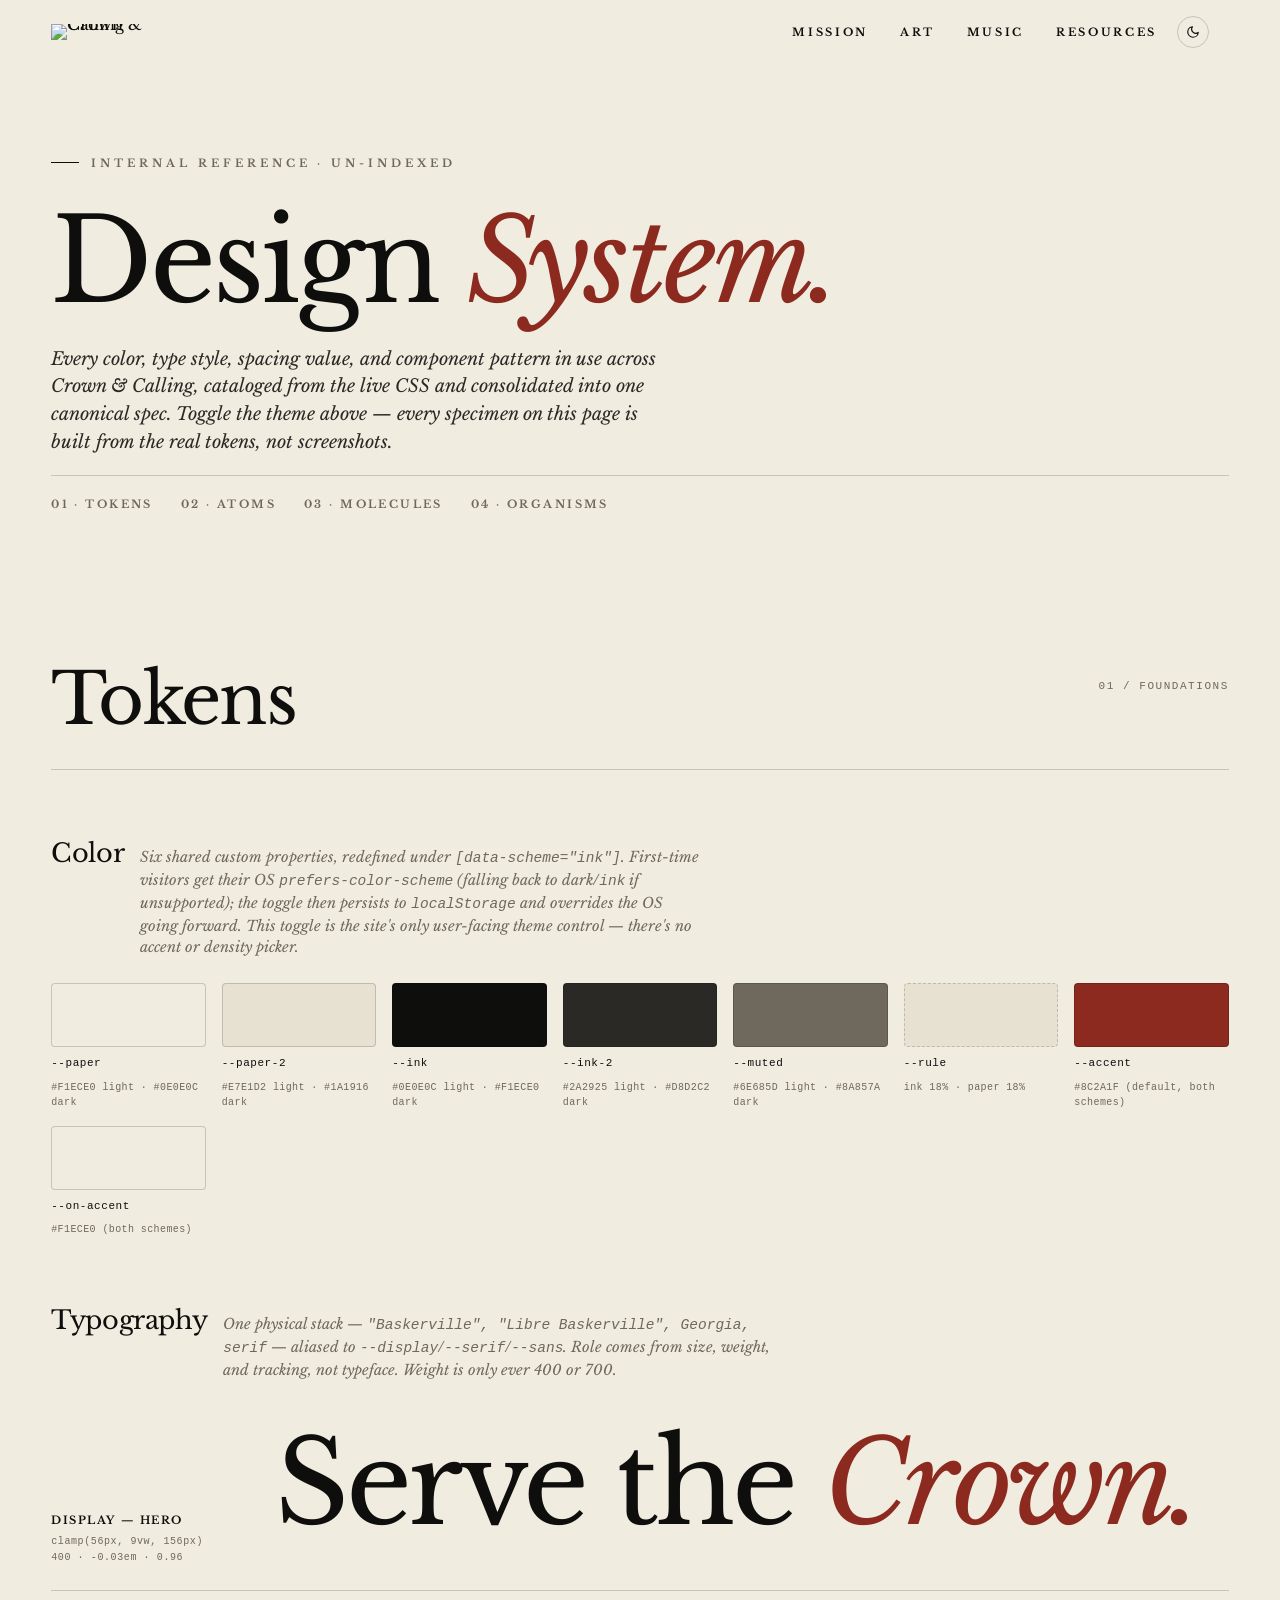
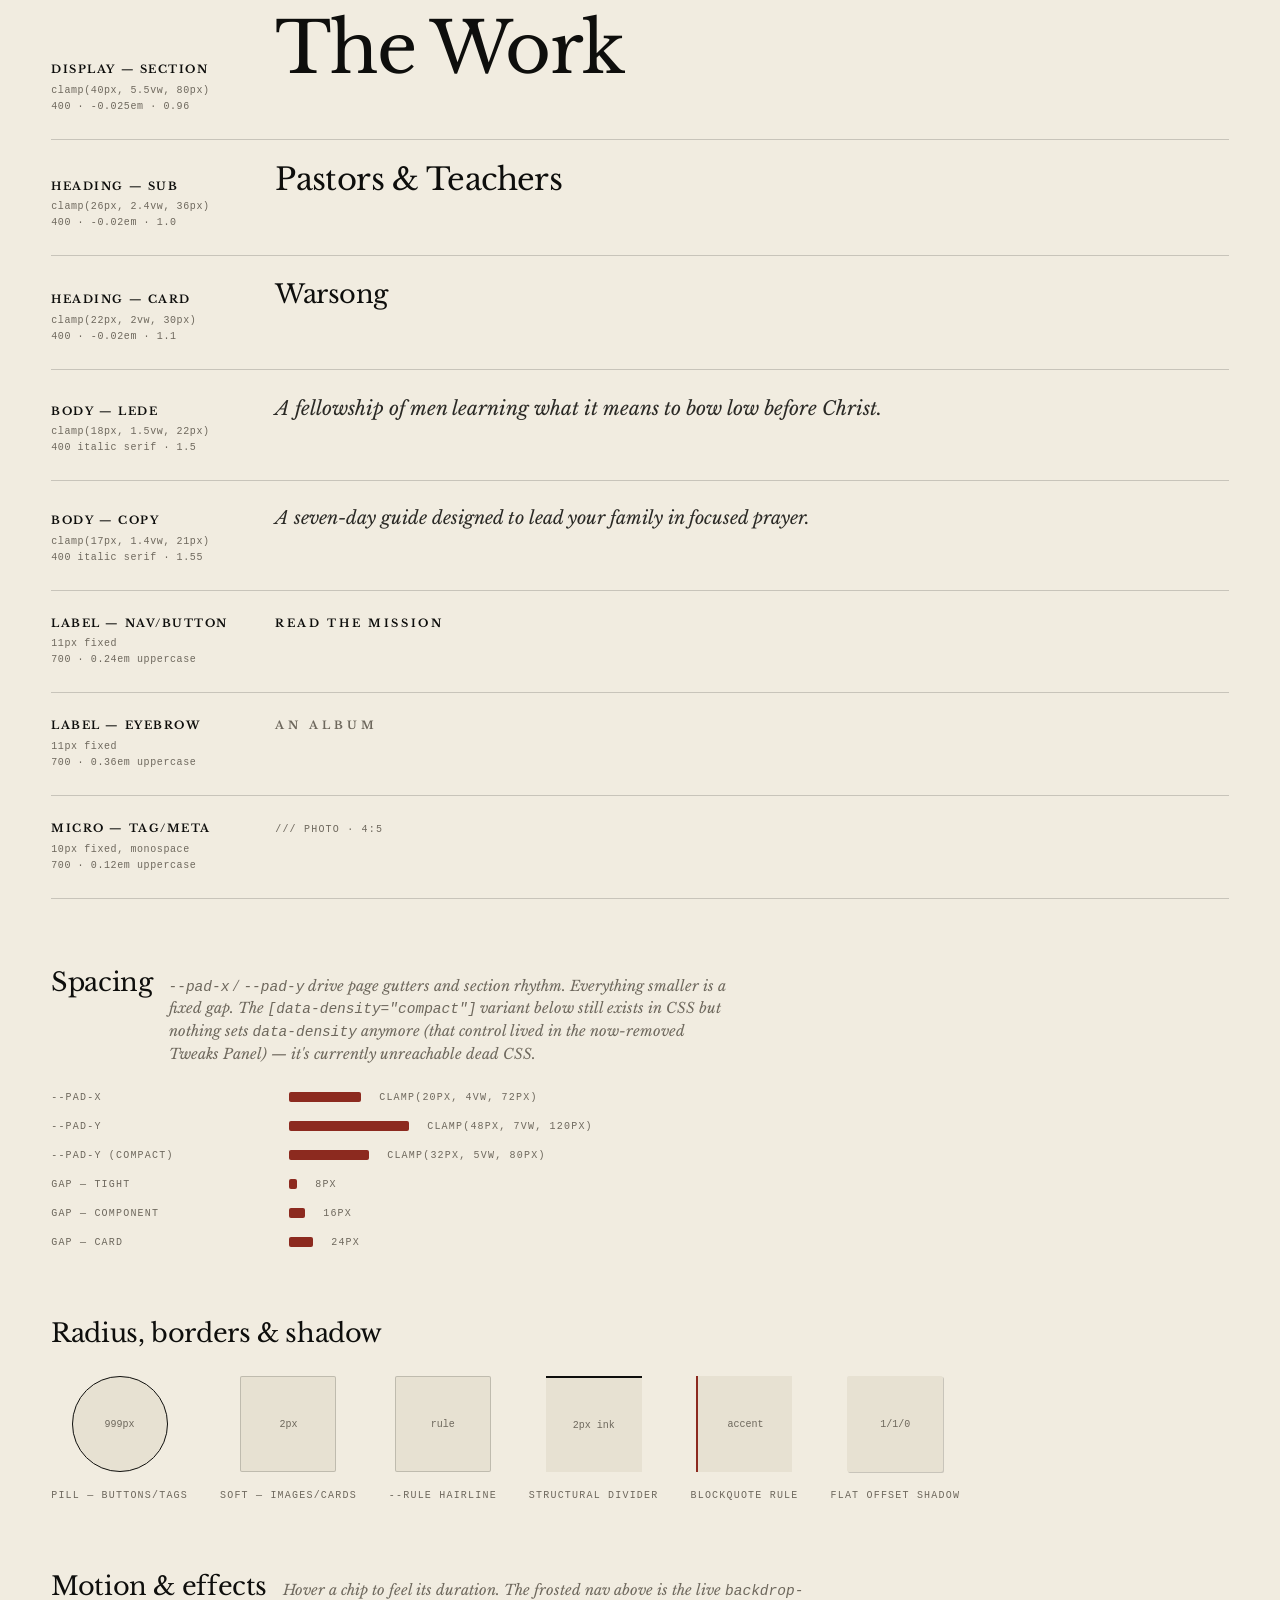
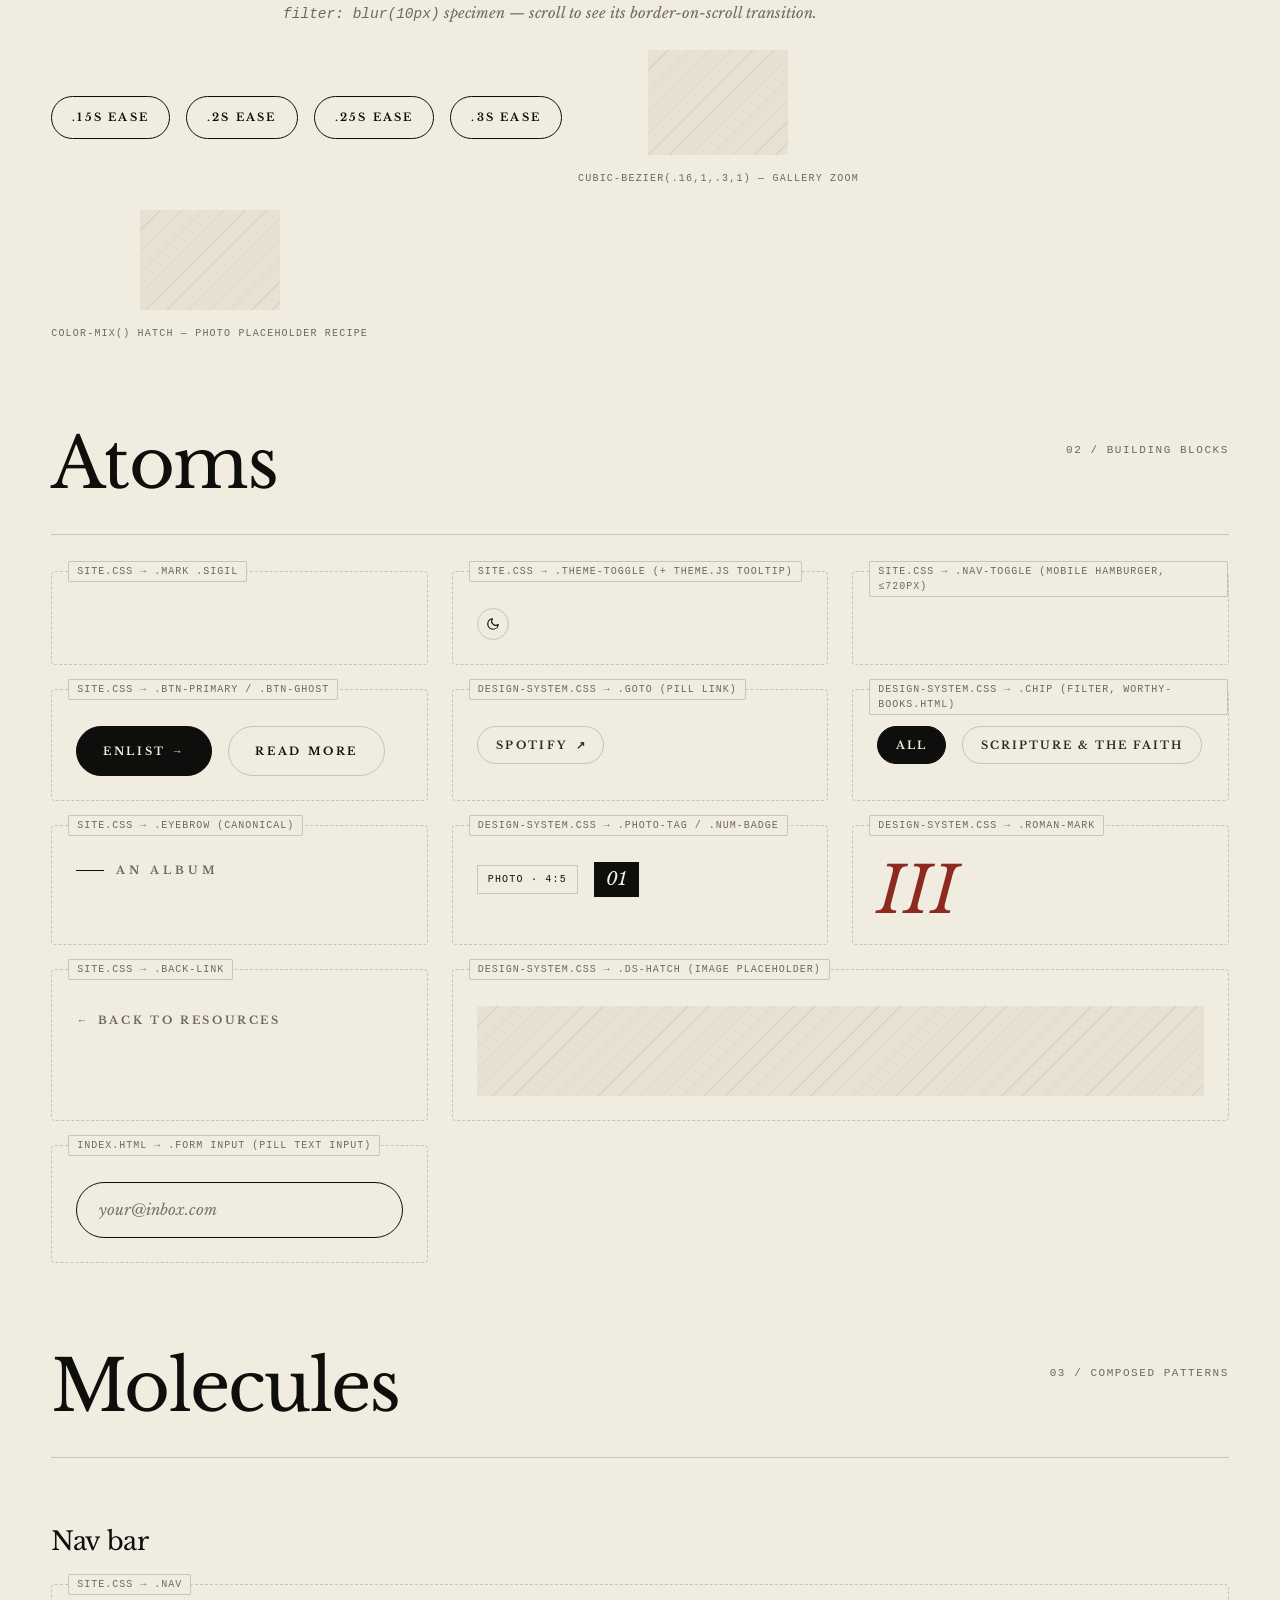
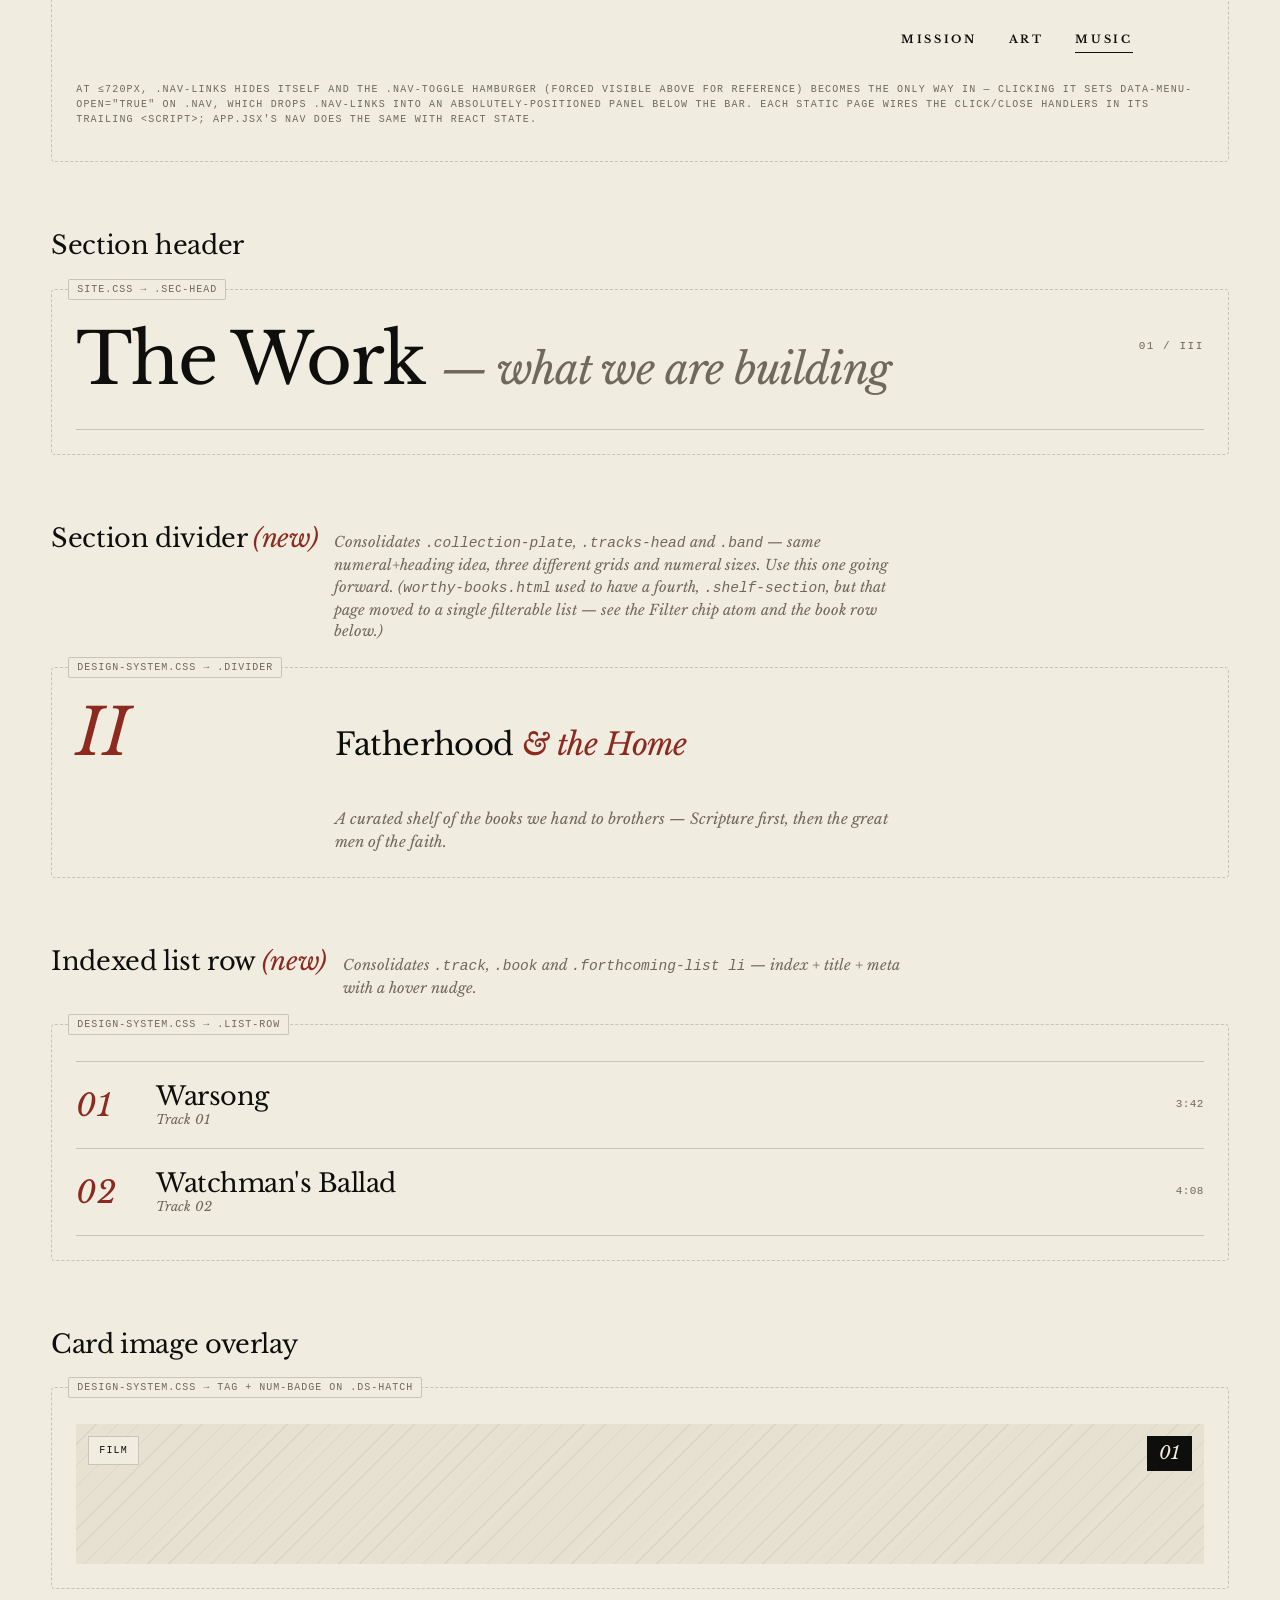
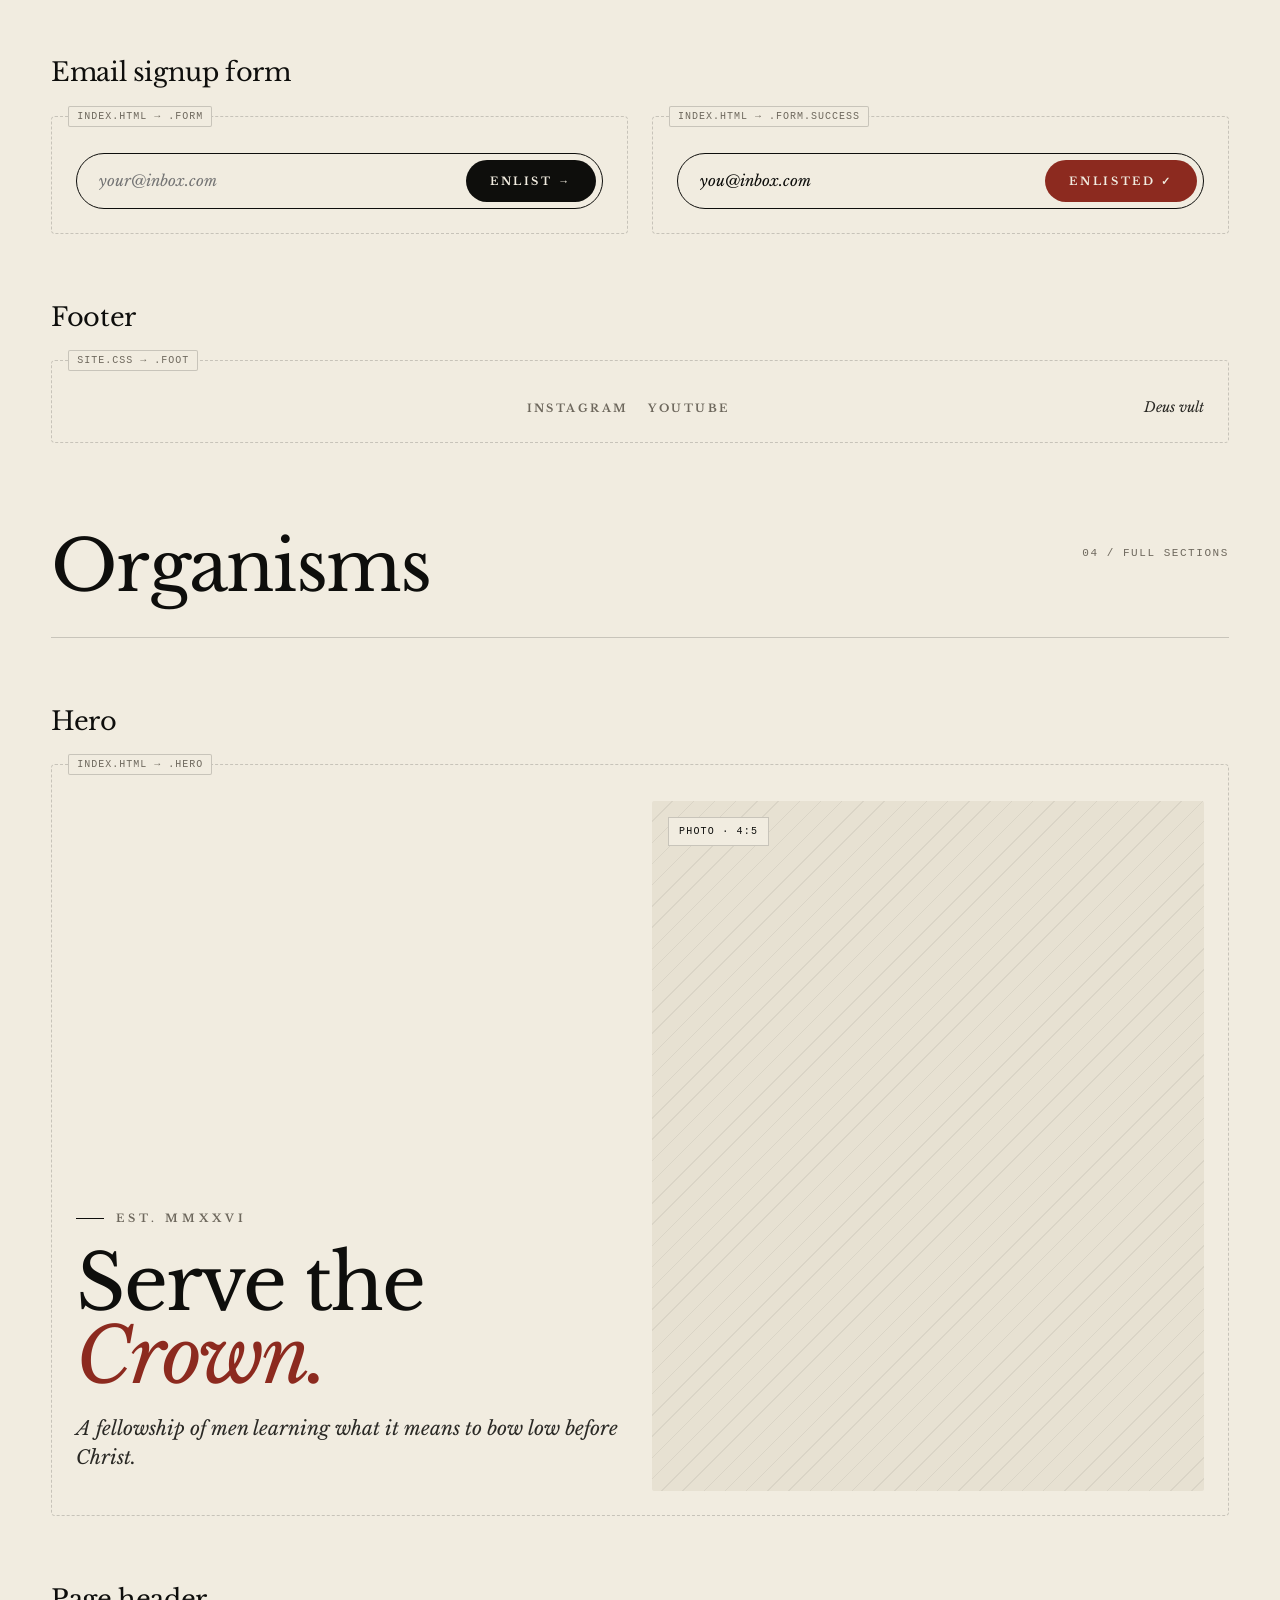
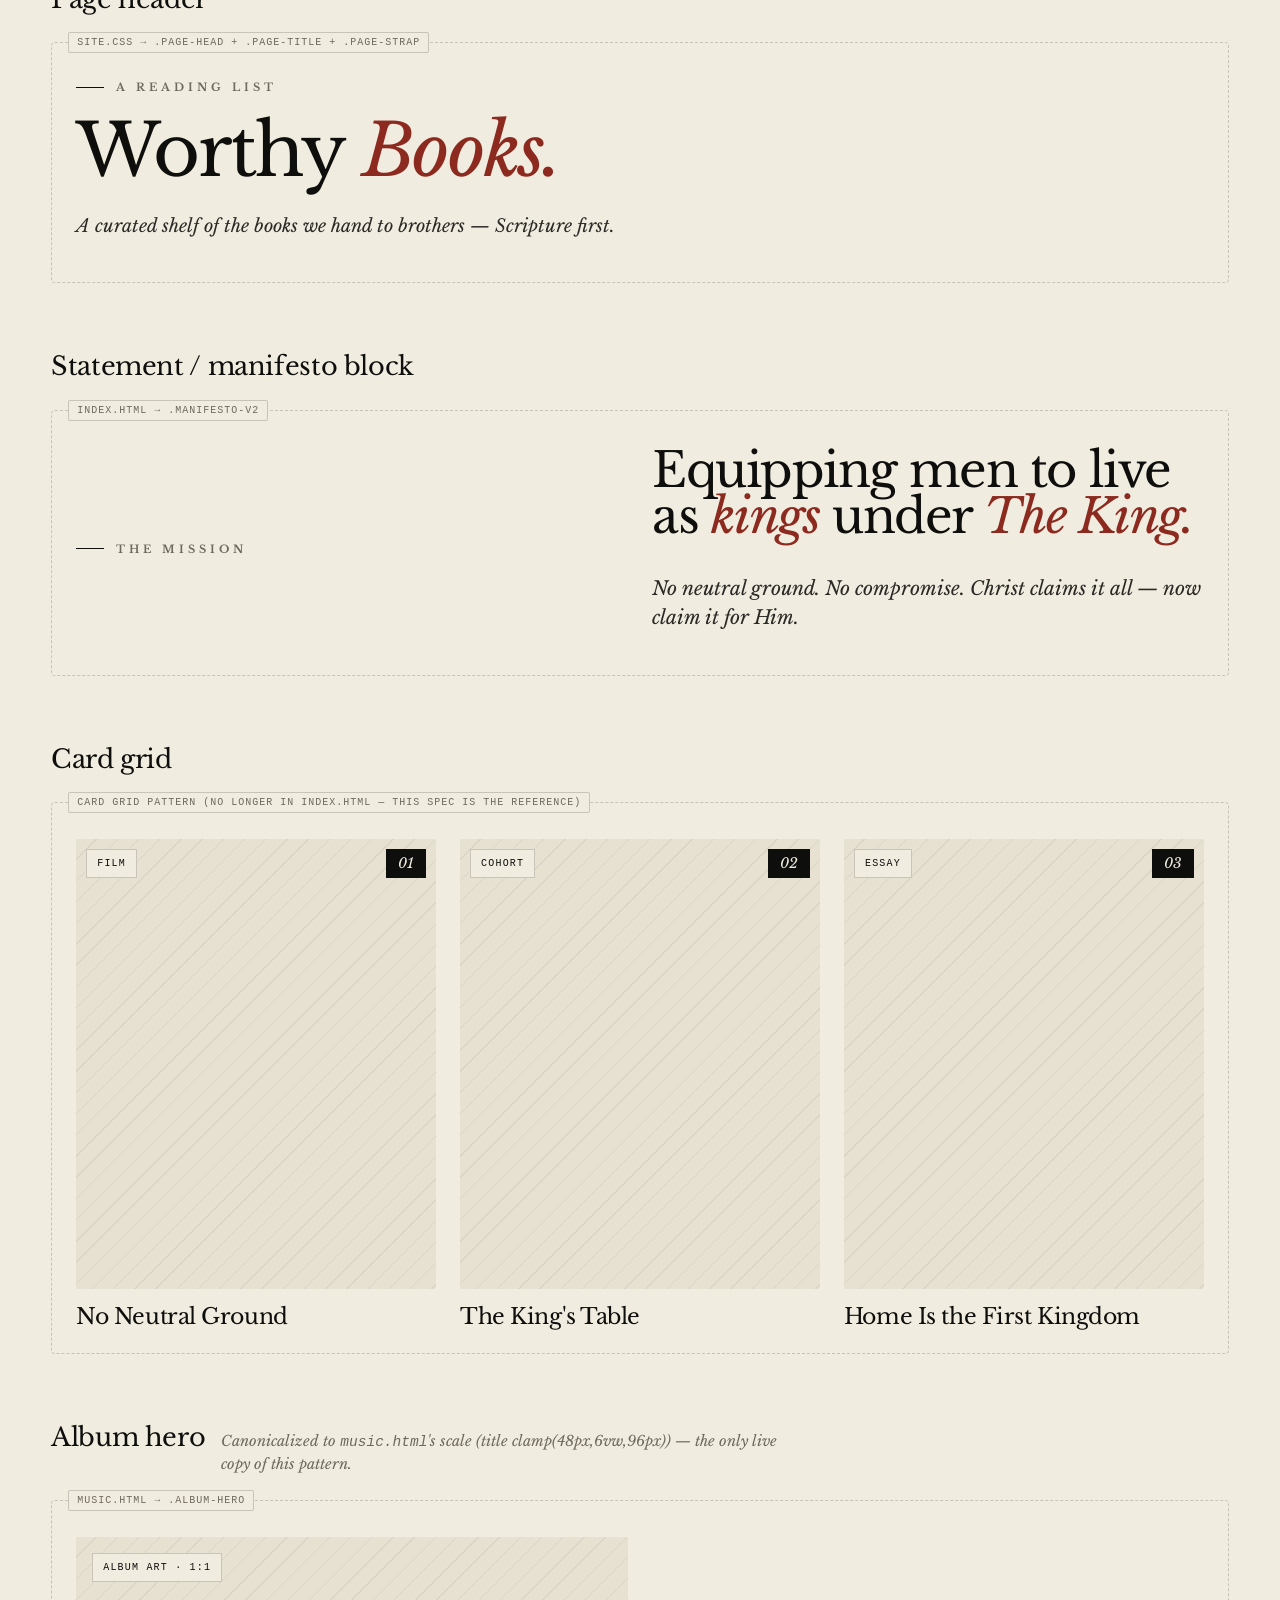
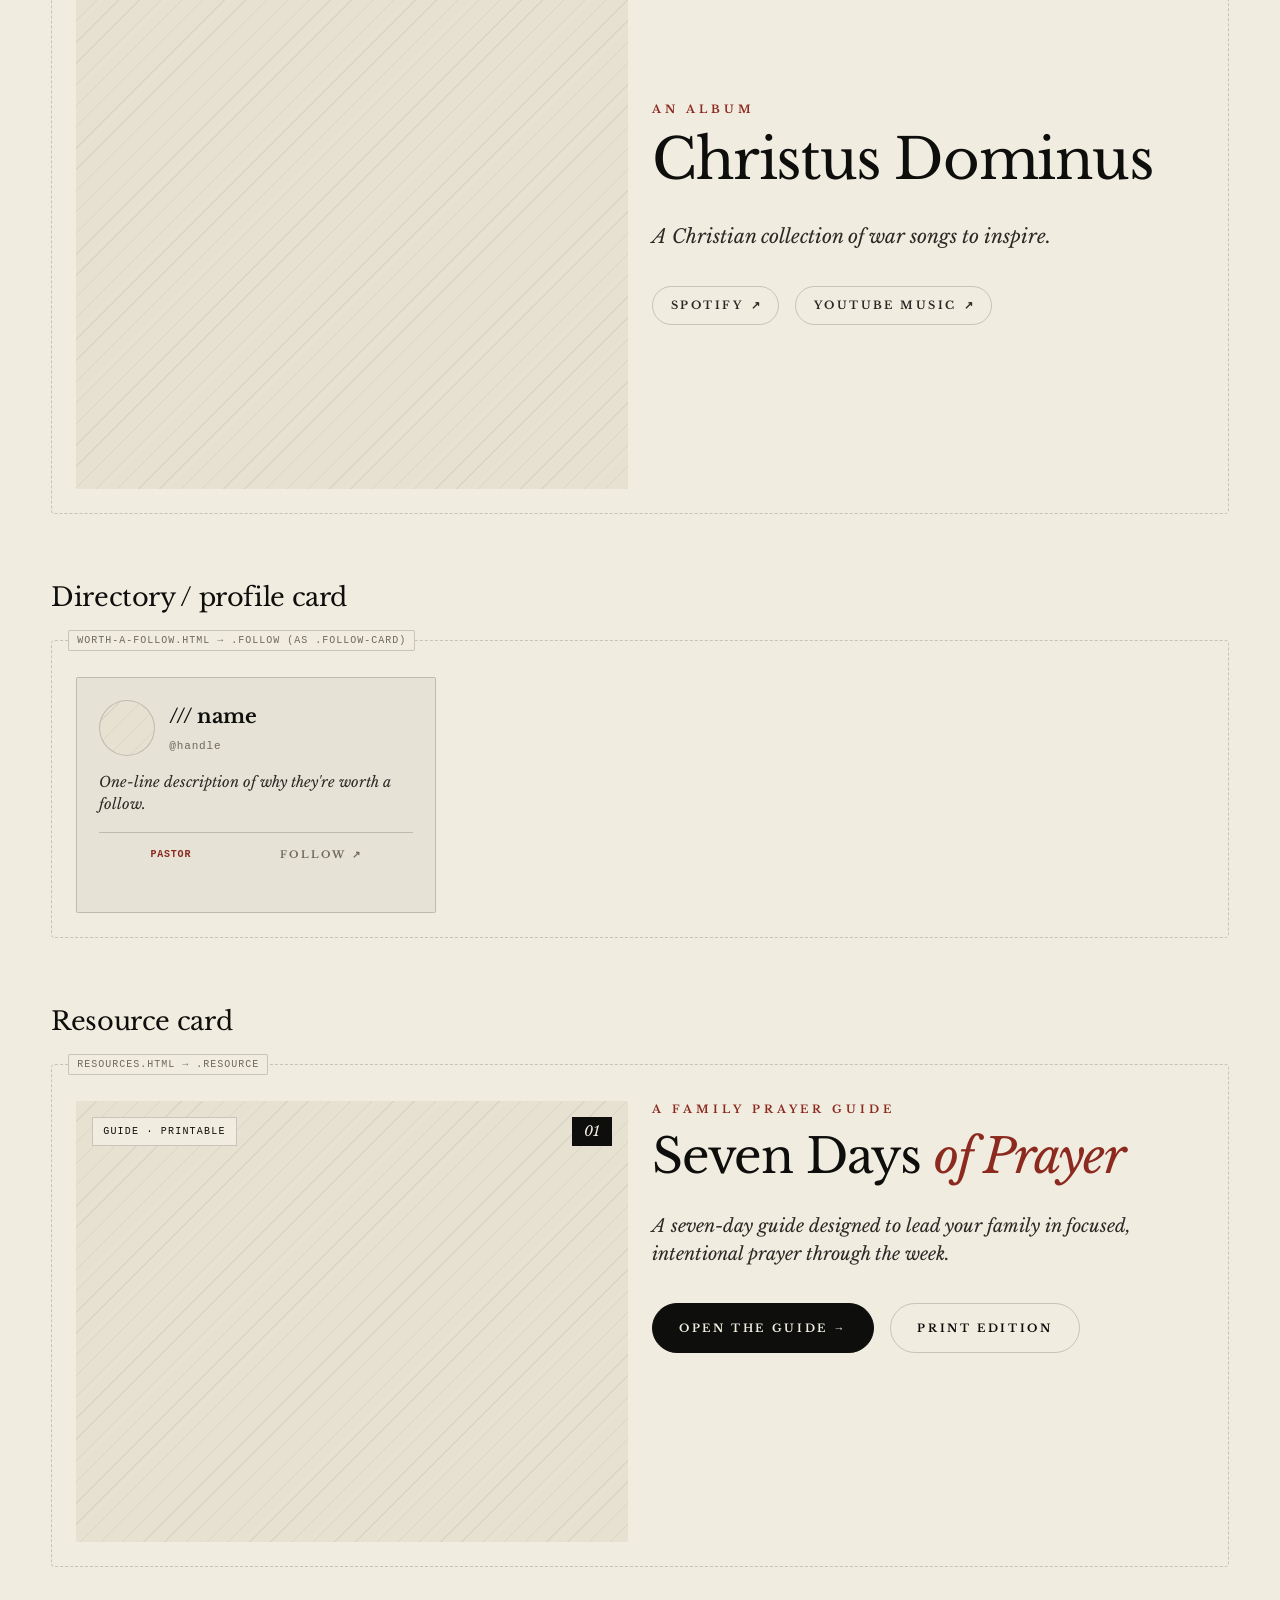
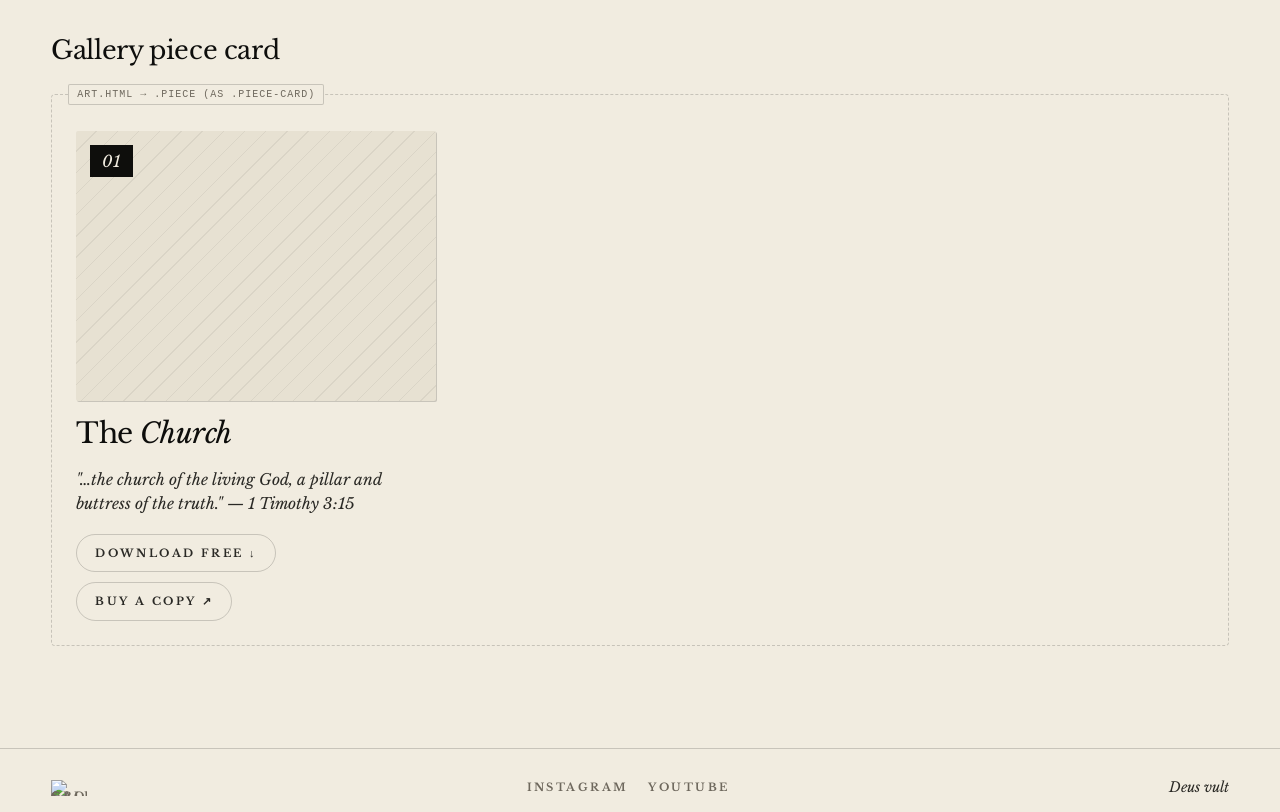
==== design-system/index.html @ 44ea5330 "Redesign Worthy Books as a filterable list with real titles Replaces the three static per-category s" ====
<!doctype html>
<html lang="en">
<head>
<meta charset="utf-8" />
<meta name="viewport" content="width=device-width, initial-scale=1" />
<meta name="robots" content="noindex, nofollow" />
<title>Design System — Crown &amp; Calling</title>
<link rel="preconnect" href="https://fonts.googleapis.com">
<link rel="preconnect" href="https://fonts.gstatic.com" crossorigin>
<link href="https://fonts.googleapis.com/css2?family=Libre+Baskerville:ital,wght@0,400;0,700;1,400&display=swap" rel="stylesheet">
<script src="../theme.js"></script>
<link rel="stylesheet" href="../site.css">
<link rel="stylesheet" href="design-system.css">
</head>
<body>

<nav class="nav">
  <a class="mark" href="../index.html" aria-label="Crown &amp; Calling — home">
    <span class="sigil" style="width: 130px;">
      <img src="../assets/logo-vertical.svg" alt="Crown &amp; Calling" />
    </span>
  </a>
  <div class="nav-end">
    <div class="nav-links" id="nav-links">
      <a href="../index.html#manifesto">Mission</a>
      <a href="../art.html">Art</a>
      <a href="../music.html">Music</a>
      <a href="../resources.html">Resources</a>
    </div>
    <button class="theme-toggle" aria-label="Toggle theme" onclick="window.CC.toggleScheme()">
      <svg class="icon-sun" width="14" height="14" viewBox="0 0 24 24" fill="none" stroke="currentColor" stroke-width="2" stroke-linecap="round" stroke-linejoin="round" aria-hidden="true"><circle cx="12" cy="12" r="5"/><line x1="12" y1="1" x2="12" y2="3"/><line x1="12" y1="21" x2="12" y2="23"/><line x1="4.22" y1="4.22" x2="5.64" y2="5.64"/><line x1="18.36" y1="18.36" x2="19.78" y2="19.78"/><line x1="1" y1="12" x2="3" y2="12"/><line x1="21" y1="12" x2="23" y2="12"/><line x1="4.22" y1="19.78" x2="5.64" y2="18.36"/><line x1="18.36" y1="5.64" x2="19.78" y2="4.22"/></svg>
      <svg class="icon-moon" width="14" height="14" viewBox="0 0 24 24" fill="none" stroke="currentColor" stroke-width="2" stroke-linecap="round" stroke-linejoin="round" aria-hidden="true"><path d="M21 12.79A9 9 0 1 1 11.21 3 7 7 0 0 0 21 12.79z"/></svg>
    </button>
    <button class="nav-toggle" aria-label="Open menu" aria-expanded="false" aria-controls="nav-links">
      <span class="bars"><span></span><span></span><span></span></span>
    </button>
  </div>
</nav>

<header class="wrap page-head">
  <div class="eyebrow">Internal Reference · Un-indexed</div>
  <h1 class="page-title">Design <em>System.</em></h1>
  <p class="page-strap">
    Every color, type style, spacing value, and component pattern in use across
    Crown &amp; Calling, cataloged from the live CSS and consolidated into one
    canonical spec. Toggle the theme above — every specimen on this page is
    built from the real tokens, not screenshots.
  </p>
  <nav class="ds-toc" aria-label="Sections">
    <a href="#tokens">01 · Tokens</a>
    <a href="#atoms">02 · Atoms</a>
    <a href="#molecules">03 · Molecules</a>
    <a href="#organisms">04 · Organisms</a>
  </nav>
</header>

<main class="wrap" style="padding-bottom: clamp(64px, 8vw, 120px);">

  <!-- ==================== TOKENS ==================== -->
  <section class="ds-section" id="tokens">
    <div class="sec-head">
      <h2>Tokens</h2>
      <span class="sec-num">01 / Foundations</span>
    </div>

    <div class="ds-group">
      <div class="ds-group-head">
        <h3>Color</h3>
        <p>Six shared custom properties, redefined under <code>[data-scheme="ink"]</code>. First-time visitors get their OS <code>prefers-color-scheme</code> (falling back to dark/<code>ink</code> if unsupported); the toggle then persists to <code>localStorage</code> and overrides the OS going forward. This toggle is the site's <em>only</em> user-facing theme control — there's no accent or density picker.</p>
      </div>
      <div class="ds-swatches">
        <div class="ds-swatch">
          <div class="ds-swatch-fill" style="background: var(--paper);"></div>
          <span class="ds-swatch-name">--paper</span>
          <span class="ds-swatch-value">#F1ECE0 light · #0E0E0C dark</span>
        </div>
        <div class="ds-swatch">
          <div class="ds-swatch-fill" style="background: var(--paper-2);"></div>
          <span class="ds-swatch-name">--paper-2</span>
          <span class="ds-swatch-value">#E7E1D2 light · #1A1916 dark</span>
        </div>
        <div class="ds-swatch">
          <div class="ds-swatch-fill" style="background: var(--ink);"></div>
          <span class="ds-swatch-name">--ink</span>
          <span class="ds-swatch-value">#0E0E0C light · #F1ECE0 dark</span>
        </div>
        <div class="ds-swatch">
          <div class="ds-swatch-fill" style="background: var(--ink-2);"></div>
          <span class="ds-swatch-name">--ink-2</span>
          <span class="ds-swatch-value">#2A2925 light · #D8D2C2 dark</span>
        </div>
        <div class="ds-swatch">
          <div class="ds-swatch-fill" style="background: var(--muted);"></div>
          <span class="ds-swatch-name">--muted</span>
          <span class="ds-swatch-value">#6E685D light · #8A857A dark</span>
        </div>
        <div class="ds-swatch">
          <div class="ds-swatch-fill" style="background: var(--paper-2); border-style: dashed;"></div>
          <span class="ds-swatch-name">--rule</span>
          <span class="ds-swatch-value">ink 18% · paper 18%</span>
        </div>
        <div class="ds-swatch">
          <div class="ds-swatch-fill" style="background: var(--accent);"></div>
          <span class="ds-swatch-name">--accent</span>
          <span class="ds-swatch-value">#8C2A1F (default, both schemes)</span>
        </div>
        <div class="ds-swatch">
          <div class="ds-swatch-fill" style="background: var(--on-accent);"></div>
          <span class="ds-swatch-name">--on-accent</span>
          <span class="ds-swatch-value">#F1ECE0 (both schemes)</span>
        </div>
      </div>
    </div>

    <div class="ds-group">
      <div class="ds-group-head">
        <h3>Typography</h3>
        <p>One physical stack — <code>"Baskerville", "Libre Baskerville", Georgia, serif</code> — aliased to <code>--display</code>/<code>--serif</code>/<code>--sans</code>. Role comes from size, weight, and tracking, not typeface. Weight is only ever 400 or 700.</p>
      </div>
      <div class="ds-type-table">
        <div class="ds-type-row">
          <div class="ds-type-meta"><b>Display — Hero</b>clamp(56px, 9vw, 156px)<br>400 · -0.03em · 0.96</div>
          <div class="ds-type-specimen ds-t-display-hero">Serve the <em>Crown.</em></div>
        </div>
        <div class="ds-type-row">
          <div class="ds-type-meta"><b>Display — Section</b>clamp(40px, 5.5vw, 80px)<br>400 · -0.025em · 0.96</div>
          <div class="ds-type-specimen ds-t-display-section">The Work</div>
        </div>
        <div class="ds-type-row">
          <div class="ds-type-meta"><b>Heading — Sub</b>clamp(26px, 2.4vw, 36px)<br>400 · -0.02em · 1.0</div>
          <div class="ds-type-specimen ds-t-heading-sub">Pastors &amp; Teachers</div>
        </div>
        <div class="ds-type-row">
          <div class="ds-type-meta"><b>Heading — Card</b>clamp(22px, 2vw, 30px)<br>400 · -0.02em · 1.1</div>
          <div class="ds-type-specimen ds-t-heading-card">Warsong</div>
        </div>
        <div class="ds-type-row">
          <div class="ds-type-meta"><b>Body — Lede</b>clamp(18px, 1.5vw, 22px)<br>400 italic serif · 1.5</div>
          <div class="ds-type-specimen ds-t-body-lede">A fellowship of men learning what it means to bow low before Christ.</div>
        </div>
        <div class="ds-type-row">
          <div class="ds-type-meta"><b>Body — Copy</b>clamp(17px, 1.4vw, 21px)<br>400 italic serif · 1.55</div>
          <div class="ds-type-specimen ds-t-body-copy">A seven-day guide designed to lead your family in focused prayer.</div>
        </div>
        <div class="ds-type-row">
          <div class="ds-type-meta"><b>Label — Nav/Button</b>11px fixed<br>700 · 0.24em uppercase</div>
          <div class="ds-type-specimen ds-t-label">Read the Mission</div>
        </div>
        <div class="ds-type-row">
          <div class="ds-type-meta"><b>Label — Eyebrow</b>11px fixed<br>700 · 0.36em uppercase</div>
          <div class="ds-type-specimen ds-t-eyebrow">An Album</div>
        </div>
        <div class="ds-type-row">
          <div class="ds-type-meta"><b>Micro — Tag/Meta</b>10px fixed, monospace<br>700 · 0.12em uppercase</div>
          <div class="ds-type-specimen ds-t-micro">/// photo · 4:5</div>
        </div>
      </div>
    </div>

    <div class="ds-group">
      <div class="ds-group-head">
        <h3>Spacing</h3>
        <p><code>--pad-x</code> / <code>--pad-y</code> drive page gutters and section rhythm. Everything smaller is a fixed gap. The <code>[data-density="compact"]</code> variant below still exists in CSS but nothing sets <code>data-density</code> anymore (that control lived in the now-removed Tweaks Panel) — it's currently unreachable dead CSS.</p>
      </div>
      <div class="ds-ruler">
        <div class="ds-ruler-row"><span class="ds-t-micro">--pad-x</span><div class="ds-ruler-bar" style="width: 72px;"></div><span class="ds-t-micro">clamp(20px, 4vw, 72px)</span></div>
        <div class="ds-ruler-row"><span class="ds-t-micro">--pad-y</span><div class="ds-ruler-bar" style="width: 120px;"></div><span class="ds-t-micro">clamp(48px, 7vw, 120px)</span></div>
        <div class="ds-ruler-row"><span class="ds-t-micro">--pad-y (compact)</span><div class="ds-ruler-bar" style="width: 80px;"></div><span class="ds-t-micro">clamp(32px, 5vw, 80px)</span></div>
        <div class="ds-ruler-row"><span class="ds-t-micro">gap — tight</span><div class="ds-ruler-bar" style="width: 8px;"></div><span class="ds-t-micro">8px</span></div>
        <div class="ds-ruler-row"><span class="ds-t-micro">gap — component</span><div class="ds-ruler-bar" style="width: 16px;"></div><span class="ds-t-micro">16px</span></div>
        <div class="ds-ruler-row"><span class="ds-t-micro">gap — card</span><div class="ds-ruler-bar" style="width: 24px;"></div><span class="ds-t-micro">24px</span></div>
      </div>
    </div>

    <div class="ds-group">
      <div class="ds-group-head"><h3>Radius, borders &amp; shadow</h3></div>
      <div class="ds-row" style="gap: 32px;">
        <div class="ds-stack" style="align-items:center;"><div class="ds-demo-box ds-demo-box--pill">999px</div><span class="ds-t-micro">Pill — buttons/tags</span></div>
        <div class="ds-stack" style="align-items:center;"><div class="ds-demo-box ds-demo-box--soft">2px</div><span class="ds-t-micro">Soft — images/cards</span></div>
        <div class="ds-stack" style="align-items:center;"><div class="ds-demo-box ds-demo-box--rule">rule</div><span class="ds-t-micro">--rule hairline</span></div>
        <div class="ds-stack" style="align-items:center;"><div class="ds-demo-box ds-demo-box--heavy">2px ink</div><span class="ds-t-micro">Structural divider</span></div>
        <div class="ds-stack" style="align-items:center;"><div class="ds-demo-box ds-demo-box--accent-rule">accent</div><span class="ds-t-micro">Blockquote rule</span></div>
        <div class="ds-stack" style="align-items:center;"><div class="ds-demo-box ds-demo-box--shadow">1/1/0</div><span class="ds-t-micro">Flat offset shadow</span></div>
      </div>
    </div>

    <div class="ds-group">
      <div class="ds-group-head">
        <h3>Motion &amp; effects</h3>
        <p>Hover a chip to feel its duration. The frosted nav above is the live <code>backdrop-filter: blur(10px)</code> specimen — scroll to see its border-on-scroll transition.</p>
      </div>
      <div class="ds-row">
        <span class="ds-motion-chip dur-15">.15s ease</span>
        <span class="ds-motion-chip dur-2">.2s ease</span>
        <span class="ds-motion-chip dur-25">.25s ease</span>
        <span class="ds-motion-chip dur-3">.3s ease</span>
        <div class="ds-stack" style="align-items:center;">
          <div class="ds-zoom-box"></div>
          <span class="ds-t-micro">cubic-bezier(.16,1,.3,1) — gallery zoom</span>
        </div>
      </div>
      <div class="ds-row" style="margin-top: 24px;">
        <div class="ds-stack" style="align-items:center;">
          <div class="ds-hatch" style="width: 140px; height: 100px;"></div>
          <span class="ds-t-micro">color-mix() hatch — photo placeholder recipe</span>
        </div>
      </div>
    </div>
  </section>

  <!-- ==================== ATOMS ==================== -->
  <section class="ds-section" id="atoms">
    <div class="sec-head">
      <h2>Atoms</h2>
      <span class="sec-num">02 / Building blocks</span>
    </div>

    <div class="ds-grid-3">
      <div class="ds-spec"><span class="ds-spec-tag">site.css → .mark .sigil</span>
        <div class="ds-row">
          <span class="sigil" style="width: 36px;"><img src="../assets/logo-vertical.svg" alt="" /></span>
          <span class="sigil" style="width: 70px;"><img src="../assets/logo-vertical.svg" alt="" /></span>
        </div>
      </div>
      <div class="ds-spec"><span class="ds-spec-tag">site.css → .theme-toggle (+ theme.js tooltip)</span>
        <button class="theme-toggle" aria-label="Toggle theme" data-tooltip="Toggle theme" onclick="window.CC.toggleScheme()">
          <svg class="icon-sun" width="14" height="14" viewBox="0 0 24 24" fill="none" stroke="currentColor" stroke-width="2" stroke-linecap="round" stroke-linejoin="round" aria-hidden="true"><circle cx="12" cy="12" r="5"/><line x1="12" y1="1" x2="12" y2="3"/><line x1="12" y1="21" x2="12" y2="23"/><line x1="4.22" y1="4.22" x2="5.64" y2="5.64"/><line x1="18.36" y1="18.36" x2="19.78" y2="19.78"/><line x1="1" y1="12" x2="3" y2="12"/><line x1="21" y1="12" x2="23" y2="12"/><line x1="4.22" y1="19.78" x2="5.64" y2="18.36"/><line x1="18.36" y1="5.64" x2="19.78" y2="4.22"/></svg>
          <svg class="icon-moon" width="14" height="14" viewBox="0 0 24 24" fill="none" stroke="currentColor" stroke-width="2" stroke-linecap="round" stroke-linejoin="round" aria-hidden="true"><path d="M21 12.79A9 9 0 1 1 11.21 3 7 7 0 0 0 21 12.79z"/></svg>
        </button>
      </div>
      <div class="ds-spec"><span class="ds-spec-tag">site.css → .nav-toggle (mobile hamburger, ≤720px)</span>
        <button class="nav-toggle" aria-label="Open menu" style="display:inline-flex;">
          <span class="bars"><span></span><span></span><span></span></span>
        </button>
      </div>
      <div class="ds-spec"><span class="ds-spec-tag">site.css → .btn-primary / .btn-ghost</span>
        <div class="ds-row">
          <a class="btn-primary" href="#">Enlist →</a>
          <a class="btn-ghost" href="#">Read More</a>
        </div>
      </div>
      <div class="ds-spec"><span class="ds-spec-tag">design-system.css → .goto (pill link)</span>
        <div class="ds-row">
          <a class="goto" href="#">Spotify <span class="arrow">↗</span></a>
        </div>
      </div>
      <div class="ds-spec"><span class="ds-spec-tag">design-system.css → .chip (filter, worthy-books.html)</span>
        <div class="ds-row">
          <button class="chip is-active" type="button">All</button>
          <button class="chip" type="button">Scripture &amp; The Faith</button>
        </div>
      </div>
      <div class="ds-spec"><span class="ds-spec-tag">site.css → .eyebrow (canonical)</span>
        <div class="eyebrow" style="margin-bottom:0;">An Album</div>
      </div>
      <div class="ds-spec"><span class="ds-spec-tag">design-system.css → .photo-tag / .num-badge</span>
        <div class="ds-row">
          <span class="photo-tag">PHOTO · 4:5</span>
          <span class="num-badge">01</span>
        </div>
      </div>
      <div class="ds-spec"><span class="ds-spec-tag">design-system.css → .roman-mark</span>
        <span class="roman-mark">III</span>
      </div>
      <div class="ds-spec"><span class="ds-spec-tag">site.css → .back-link</span>
        <a class="back-link" href="#" style="margin-bottom:0;"><span class="arrow">←</span> Back to Resources</a>
      </div>
      <div class="ds-spec" style="grid-column: span 2;"><span class="ds-spec-tag">design-system.css → .ds-hatch (image placeholder)</span>
        <div class="ds-hatch" style="height: 90px;"></div>
      </div>
      <div class="ds-spec"><span class="ds-spec-tag">index.html → .form input (pill text input)</span>
        <div style="display:flex; align-items:center; gap:6px; padding:6px 6px 6px 22px; border:1.5px solid var(--ink); border-radius:999px;">
          <input type="email" placeholder="your@inbox.com" style="flex:1; border:0; background:transparent; font:inherit; font-family:var(--sans); font-style:italic; font-size:15px; color:var(--ink); padding:10px 0; outline:none;" />
        </div>
      </div>
    </div>
  </section>

  <!-- ==================== MOLECULES ==================== -->
  <section class="ds-section" id="molecules">
    <div class="sec-head">
      <h2>Molecules</h2>
      <span class="sec-num">03 / Composed patterns</span>
    </div>

    <div class="ds-group">
      <div class="ds-group-head"><h3>Nav bar</h3></div>
      <div class="ds-spec" style="padding-top:24px;"><span class="ds-spec-tag">site.css → .nav</span>
        <nav class="nav ds-mock-nav">
          <a class="mark" href="#" aria-label="Crown &amp; Calling — home">
            <span class="sigil" style="width: 100px;"><img src="../assets/logo-vertical.svg" alt="" /></span>
          </a>
          <div class="nav-end">
            <div class="nav-links">
              <a href="#">Mission</a>
              <a href="#">Art</a>
              <a href="#" aria-current="page">Music</a>
            </div>
            <button class="nav-toggle" aria-label="Open menu" style="display:inline-flex;">
              <span class="bars"><span></span><span></span><span></span></span>
            </button>
          </div>
        </nav>
        <p class="ds-t-micro" style="margin-top:12px;">At ≤720px, <code>.nav-links</code> hides itself and the <code>.nav-toggle</code> hamburger (forced visible above for reference) becomes the only way in — clicking it sets <code>data-menu-open="true"</code> on <code>.nav</code>, which drops <code>.nav-links</code> into an absolutely-positioned panel below the bar. Each static page wires the click/close handlers in its trailing <code>&lt;script&gt;</code>; <code>app.jsx</code>'s <code>Nav</code> does the same with React state.</p>
      </div>
    </div>

    <div class="ds-group">
      <div class="ds-group-head"><h3>Section header</h3></div>
      <div class="ds-spec"><span class="ds-spec-tag">site.css → .sec-head</span>
        <div class="sec-head" style="margin-bottom:0;">
          <h2>The Work <em>— what we are building</em></h2>
          <span class="sec-num">01 / III</span>
        </div>
      </div>
    </div>

    <div class="ds-group">
      <div class="ds-group-head">
        <h3>Section divider <em>(new)</em></h3>
        <p>Consolidates <code>.collection-plate</code>, <code>.tracks-head</code> and <code>.band</code> — same numeral+heading idea, three different grids and numeral sizes. Use this one going forward. (<code>worthy-books.html</code> used to have a fourth, <code>.shelf-section</code>, but that page moved to a single filterable list — see the Filter chip atom and the book row below.)</p>
      </div>
      <div class="ds-spec"><span class="ds-spec-tag">design-system.css → .divider</span>
        <div class="divider">
          <span class="roman-mark">II</span>
          <h2>Fatherhood <em>&amp; the Home</em></h2>
          <p class="strap">A curated shelf of the books we hand to brothers — Scripture first, then the great men of the faith.</p>
        </div>
      </div>
    </div>

    <div class="ds-group">
      <div class="ds-group-head">
        <h3>Indexed list row <em>(new)</em></h3>
        <p>Consolidates <code>.track</code>, <code>.book</code> and <code>.forthcoming-list li</code> — index + title + meta with a hover nudge.</p>
      </div>
      <div class="ds-spec"><span class="ds-spec-tag">design-system.css → .list-row</span>
        <div style="border-top: 1px solid var(--rule);">
          <div class="list-row">
            <span class="idx">01</span>
            <div class="title">Warsong<span class="sub">Track 01</span></div>
            <span class="meta">3:42</span>
          </div>
          <div class="list-row">
            <span class="idx">02</span>
            <div class="title">Watchman's Ballad<span class="sub">Track 02</span></div>
            <span class="meta">4:08</span>
          </div>
        </div>
      </div>
    </div>

    <div class="ds-group">
      <div class="ds-group-head"><h3>Card image overlay</h3></div>
      <div class="ds-spec"><span class="ds-spec-tag">design-system.css → tag + num-badge on .ds-hatch</span>
        <div class="ds-hatch" style="height: 140px; position: relative;">
          <span class="photo-tag" style="position:absolute; top:12px; left:12px;">FILM</span>
          <span class="num-badge" style="position:absolute; top:12px; right:12px;">01</span>
        </div>
      </div>
    </div>

    <div class="ds-group">
      <div class="ds-group-head"><h3>Email signup form</h3></div>
      <div class="ds-grid-2">
        <div class="ds-spec"><span class="ds-spec-tag">index.html → .form</span>
          <div style="display:flex; align-items:center; gap:6px; padding:6px 6px 6px 22px; border:1.5px solid var(--ink); border-radius:999px;">
            <input placeholder="your@inbox.com" style="flex:1; border:0; background:transparent; font:inherit; font-family:var(--sans); font-style:italic; font-size:15px; color:var(--ink); padding:10px 0; outline:none;" />
            <button style="background:var(--ink); color:var(--paper); padding:13px 24px; border-radius:999px; font-family:var(--sans); font-size:11px; letter-spacing:0.24em; text-transform:uppercase; font-weight:700;">Enlist →</button>
          </div>
        </div>
        <div class="ds-spec"><span class="ds-spec-tag">index.html → .form.success</span>
          <div style="display:flex; align-items:center; gap:6px; padding:6px 6px 6px 22px; border:1.5px solid var(--ink); border-radius:999px;">
            <input value="you@inbox.com" readonly style="flex:1; border:0; background:transparent; font:inherit; font-family:var(--sans); font-style:italic; font-size:15px; color:var(--ink); padding:10px 0; outline:none;" />
            <button style="background:var(--accent); color:var(--on-accent); padding:13px 24px; border-radius:999px; font-family:var(--sans); font-size:11px; letter-spacing:0.24em; text-transform:uppercase; font-weight:700;">Enlisted ✓</button>
          </div>
        </div>
      </div>
    </div>

    <div class="ds-group">
      <div class="ds-group-head"><h3>Footer</h3></div>
      <div class="ds-spec"><span class="ds-spec-tag">site.css → .foot</span>
        <footer class="foot ds-mock-foot">
          <div class="mark"><span class="sigil" style="width: 36px;"><img src="../assets/logo-vertical.svg" alt="" /></span></div>
          <div class="links"><a href="#">Instagram</a><a href="#">YouTube</a></div>
          <div><em>Deus vult</em></div>
        </footer>
      </div>
    </div>
  </section>

  <!-- ==================== ORGANISMS ==================== -->
  <section class="ds-section" id="organisms">
    <div class="sec-head">
      <h2>Organisms</h2>
      <span class="sec-num">04 / Full sections</span>
    </div>

    <div class="ds-group">
      <div class="ds-group-head"><h3>Hero</h3></div>
      <div class="ds-spec"><span class="ds-spec-tag">index.html → .hero</span>
        <div class="ds-grid-2" style="align-items:end;">
          <div>
            <div class="eyebrow" style="margin-bottom:20px;">Est. MMXXVI</div>
            <div class="ds-t-display-hero" style="font-size: clamp(40px, 6vw, 88px);">Serve the <em>Crown.</em></div>
            <p class="ds-t-body-lede" style="margin-top:20px;">A fellowship of men learning what it means to bow low before Christ.</p>
          </div>
          <div class="ds-hatch" style="aspect-ratio: 4/5; position:relative;">
            <span class="photo-tag" style="position:absolute; top:16px; left:16px;">PHOTO · 4:5</span>
          </div>
        </div>
      </div>
    </div>

    <div class="ds-group">
      <div class="ds-group-head"><h3>Page header</h3></div>
      <div class="ds-spec"><span class="ds-spec-tag">site.css → .page-head + .page-title + .page-strap</span>
        <div class="eyebrow" style="margin-bottom:20px;">A Reading List</div>
        <h2 class="page-title" style="font-size: clamp(36px, 6vw, 72px);">Worthy <em>Books.</em></h2>
        <p class="page-strap">A curated shelf of the books we hand to brothers — Scripture first.</p>
      </div>
    </div>

    <div class="ds-group">
      <div class="ds-group-head"><h3>Statement / manifesto block</h3></div>
      <div class="ds-spec"><span class="ds-spec-tag">index.html → .manifesto-v2</span>
        <div class="ds-grid-2">
          <div class="ds-t-eyebrow" style="display:flex; align-items:center; gap:12px;"><span style="width:28px;height:1px;background:var(--ink);display:inline-block;"></span>The Mission</div>
          <div class="ds-stack">
            <div class="ds-t-display-hero" style="font-size: clamp(28px, 4vw, 48px);">Equipping men to live as <em>kings</em> under <em>The King.</em></div>
            <p class="ds-t-body-lede">No neutral ground. No compromise. Christ claims it all — now claim it for Him.</p>
          </div>
        </div>
      </div>
    </div>

    <div class="ds-group">
      <div class="ds-group-head"><h3>Card grid</h3></div>
      <div class="ds-spec"><span class="ds-spec-tag">Card grid pattern (no longer in index.html — this spec is the reference)</span>
        <div class="ds-grid-3">
          <div class="ds-stack">
            <div class="ds-hatch" style="aspect-ratio:4/5; position:relative;"><span class="photo-tag" style="position:absolute; top:10px; left:10px;">FILM</span><span class="num-badge" style="position:absolute; top:10px; right:10px; font-size:14px;">01</span></div>
            <div class="ds-t-heading-card" style="font-size:22px;">No Neutral Ground</div>
          </div>
          <div class="ds-stack">
            <div class="ds-hatch" style="aspect-ratio:4/5; position:relative;"><span class="photo-tag" style="position:absolute; top:10px; left:10px;">COHORT</span><span class="num-badge" style="position:absolute; top:10px; right:10px; font-size:14px;">02</span></div>
            <div class="ds-t-heading-card" style="font-size:22px;">The King's Table</div>
          </div>
          <div class="ds-stack">
            <div class="ds-hatch" style="aspect-ratio:4/5; position:relative;"><span class="photo-tag" style="position:absolute; top:10px; left:10px;">ESSAY</span><span class="num-badge" style="position:absolute; top:10px; right:10px; font-size:14px;">03</span></div>
            <div class="ds-t-heading-card" style="font-size:22px;">Home Is the First Kingdom</div>
          </div>
        </div>
      </div>
    </div>

    <div class="ds-group">
      <div class="ds-group-head">
        <h3>Album hero</h3>
        <p>Canonicalized to <code>music.html</code>'s scale (title clamp(48px,6vw,96px)) — the only live copy of this pattern.</p>
      </div>
      <div class="ds-spec"><span class="ds-spec-tag">music.html → .album-hero</span>
        <div class="ds-grid-2" style="align-items:center;">
          <div class="ds-hatch" style="aspect-ratio:1/1; position:relative;"><span class="photo-tag" style="position:absolute; top:16px; left:16px;">ALBUM ART · 1:1</span></div>
          <div class="ds-stack">
            <div class="ds-t-eyebrow" style="color:var(--accent);">An Album</div>
            <div class="ds-t-display-section" style="font-size:clamp(32px,5vw,56px);">Christus Dominus</div>
            <p class="ds-t-body-lede">A Christian collection of war songs to inspire.</p>
            <div class="ds-row"><a class="goto" href="#">Spotify <span class="arrow">↗</span></a><a class="goto" href="#">YouTube Music <span class="arrow">↗</span></a></div>
          </div>
        </div>
      </div>
    </div>

    <div class="ds-group">
      <div class="ds-group-head"><h3>Directory / profile card</h3></div>
      <div class="ds-spec"><span class="ds-spec-tag">worth-a-follow.html → .follow (as .follow-card)</span>
        <div class="ds-grid-3">
          <article class="follow-card">
            <div class="head">
              <div class="avatar ds-hatch"></div>
              <div>
                <h4 class="name">/// name</h4>
                <span class="handle">@handle</span>
              </div>
            </div>
            <p class="blurb">One-line description of why they're worth a follow.</p>
            <div class="foot"><span class="tag">Pastor</span><span>Follow ↗</span></div>
          </article>
        </div>
      </div>
    </div>

    <div class="ds-group">
      <div class="ds-group-head"><h3>Resource card</h3></div>
      <div class="ds-spec"><span class="ds-spec-tag">resources.html → .resource</span>
        <div class="ds-grid-2">
          <div class="ds-hatch" style="aspect-ratio:5/4; position:relative;">
            <span class="photo-tag" style="position:absolute; top:16px; left:16px;">GUIDE · PRINTABLE</span>
            <span class="num-badge" style="position:absolute; top:16px; right:16px; font-size:14px;">01</span>
          </div>
          <div class="ds-stack">
            <div class="ds-t-eyebrow" style="color:var(--accent);">A Family Prayer Guide</div>
            <div class="ds-t-display-section" style="font-size:clamp(28px,4vw,48px);">Seven Days <em>of Prayer</em></div>
            <p class="ds-t-body-copy">A seven-day guide designed to lead your family in focused, intentional prayer through the week.</p>
            <div class="ds-row"><a class="btn-primary" href="#">Open the Guide →</a><a class="btn-ghost" href="#">Print Edition</a></div>
          </div>
        </div>
      </div>
    </div>

    <div class="ds-group">
      <div class="ds-group-head"><h3>Gallery piece card</h3></div>
      <div class="ds-spec"><span class="ds-spec-tag">art.html → .piece (as .piece-card)</span>
        <div class="ds-grid-3">
          <article class="piece-card">
            <div class="frame ds-hatch">
              <span class="num-badge" style="position:absolute; top:14px; left:14px; font-size:16px;">01</span>
            </div>
            <h4 class="title">The <em>Church</em></h4>
            <p class="desc">"…the church of the living God, a pillar and buttress of the truth." — 1 Timothy 3:15</p>
            <div class="actions">
              <a class="goto" href="#">Download Free ↓</a>
              <a class="goto" href="#">Buy a Copy ↗</a>
            </div>
          </article>
        </div>
      </div>
    </div>
  </section>

</main>

<footer class="foot">
  <div class="mark">
    <span class="sigil" style="width: 36px;">
      <img src="../assets/logo-vertical.svg" alt="Crown &amp; Calling" />
    </span>
  </div>
  <div class="links">
    <a href="https://www.instagram.com/crown_n_calling" target="_blank" rel="noopener">Instagram</a>
    <a href="https://www.youtube.com/@crown-and-calling" target="_blank" rel="noopener">YouTube</a>
  </div>
  <div><em>Deus vult</em></div>
</footer>

<script>
  const nav = document.querySelector('.nav:not(.ds-mock-nav)');
  const onScroll = () => nav.setAttribute('data-scrolled', window.scrollY > 8);
  onScroll();
  window.addEventListener('scroll', onScroll, { passive: true });

  const navToggle = nav.querySelector('.nav-toggle');
  const setMenuOpen = (open) => {
    nav.setAttribute('data-menu-open', String(open));
    navToggle.setAttribute('aria-expanded', String(open));
    navToggle.setAttribute('aria-label', open ? 'Close menu' : 'Open menu');
  };
  const closeMenu = () => setMenuOpen(false);
  navToggle.addEventListener('click', () => {
    setMenuOpen(nav.getAttribute('data-menu-open') !== 'true');
  });
  nav.querySelectorAll('.nav-links a').forEach((a) => a.addEventListener('click', closeMenu));
</script>
</body>
</html>
---- site.css ----
/* Crown & Calling — shared tokens, nav, footer (used by sub-pages) */
:root {
  --paper: #F1ECE0;
  --paper-2: #E7E1D2;
  --ink: #0E0E0C;
  --ink-2: #2A2925;
  --muted: #6E685D;
  --rule: rgba(14,14,12,0.18);
  --accent: #8C2A1F;
  --on-accent: #F1ECE0;

  --pad-x: clamp(20px, 4vw, 72px);
  --pad-y: clamp(48px, 7vw, 120px);

  --display: "Baskerville", "Libre Baskerville", "Baskerville Old Face", Georgia, serif;
  --serif: "Baskerville", "Libre Baskerville", "Baskerville Old Face", Georgia, serif;
  --sans: "Baskerville", "Libre Baskerville", "Baskerville Old Face", Georgia, serif;
}

[data-scheme="ink"] {
  --paper: #0E0E0C;
  --paper-2: #1A1916;
  --ink: #F1ECE0;
  --ink-2: #D8D2C2;
  --muted: #8A857A;
  --rule: rgba(241,236,224,0.18);
  --on-accent: #F1ECE0;
}

[data-density="compact"] {
  --pad-y: clamp(32px, 5vw, 80px);
}

* { box-sizing: border-box; }
html, body { margin: 0; }
body {
  background: var(--paper);
  color: var(--ink);
  font-family: var(--sans);
  font-size: 16px;
  line-height: 1.5;
  -webkit-font-smoothing: antialiased;
  text-rendering: optimizeLegibility;
}

::selection { background: var(--accent); color: var(--on-accent); }

a { color: inherit; text-decoration: none; }
button { font: inherit; color: inherit; background: none; border: 0; cursor: pointer; padding: 0; }

.wrap { padding-left: var(--pad-x); padding-right: var(--pad-x); }
.section { padding-top: var(--pad-y); padding-bottom: var(--pad-y); }

/* ---------- Nav ---------- */
.nav {
  position: sticky; top: 0; z-index: 50;
  display: flex; align-items: center; justify-content: space-between;
  padding: 16px var(--pad-x);
  background: color-mix(in oklab, var(--paper) 92%, transparent);
  backdrop-filter: blur(10px);
  -webkit-backdrop-filter: blur(10px);
  border-bottom: 1px solid transparent;
  transition: border-color .2s ease, padding .2s ease;
}
.nav[data-scrolled="true"] { border-bottom-color: var(--rule); padding-top: 12px; padding-bottom: 12px; }

.mark { display: inline-flex; align-items: center; gap: 12px; }
.mark .sigil { display: inline-block; line-height: 0; }
.mark .sigil img { width: 100%; height: auto; display: block; }
[data-scheme="ink"] .mark .sigil img { filter: invert(1); }

.nav-links {
  display: flex; gap: 32px; align-items: center;
  font-family: var(--sans); font-size: 11px; letter-spacing: 0.24em;
  text-transform: uppercase; font-weight: 700;
}
.nav-links a { position: relative; padding: 6px 0; }
.nav-links a::after {
  content: ""; position: absolute; left: 0; right: 100%; bottom: 0;
  height: 1px; background: var(--ink);
  transition: right .25s ease;
}
.nav-links a:hover::after,
.nav-links a[aria-current="page"]::after { right: 0; }
.nav-links a[aria-current="page"] { color: var(--ink); }

@media (max-width: 720px) { .nav-links { display: none; } }

/* ---------- Buttons ---------- */
.btn-primary, .btn-ghost {
  display: inline-flex; align-items: center; gap: 10px;
  padding: 16px 26px;
  border-radius: 999px;
  font-family: var(--sans); font-size: 11px; letter-spacing: 0.24em;
  text-transform: uppercase; font-weight: 700;
  transition: transform .15s ease, background .15s ease, color .15s ease, border-color .15s ease;
  border: 1.5px solid var(--ink);
}
.btn-primary { background: var(--ink); color: var(--paper); }
.btn-primary:hover { background: var(--accent); border-color: var(--accent); color: var(--on-accent); transform: translateY(-1px); }
.btn-ghost { background: transparent; color: var(--ink); border-color: var(--rule); }
.btn-ghost:hover { border-color: var(--ink); transform: translateY(-1px); }

/* ---------- Section heads ---------- */
.sec-head {
  display: grid;
  grid-template-columns: 1fr auto;
  align-items: end;
  gap: 24px;
  padding-bottom: 36px;
  border-bottom: 1px solid var(--rule);
  margin-bottom: 36px;
}
.sec-head h2 {
  margin: 0;
  font-family: var(--display);
  font-size: clamp(40px, 5.5vw, 80px);
  letter-spacing: -0.025em;
  line-height: 0.96;
  font-weight: 400;
}
.sec-head h2 em {
  font-style: italic; font-weight: 400;
  letter-spacing: -0.025em;
  color: var(--muted);
  font-size: 0.6em;
}
.sec-head .sec-num {
  font-family: ui-monospace, SFMono-Regular, Menlo, monospace;
  font-size: 11px; letter-spacing: 0.14em;
  color: var(--muted);
  text-transform: uppercase;
  align-self: start;
  padding-top: 12px;
}

/* ---------- Footer ---------- */
.foot {
  border-top: 1px solid var(--rule);
  padding: 28px var(--pad-x);
  display: flex; align-items: center; justify-content: space-between;
  gap: 16px;
  font-family: var(--sans); font-size: 11px; letter-spacing: 0.22em;
  text-transform: uppercase; color: var(--muted); font-weight: 700;
}
.foot em { font-style: italic; font-weight: 400; letter-spacing: 0; text-transform: none; font-size: 14px; color: var(--ink-2); }
.foot .links { display: flex; gap: 20px; }
.foot .links a:hover { color: var(--ink); }

/* ---------- Page header (used by sub-pages) ---------- */
.page-head {
  padding-top: clamp(48px, 7vw, 120px);
  padding-bottom: clamp(36px, 5vw, 80px);
}
.eyebrow {
  font-family: var(--sans); font-size: 11px; letter-spacing: 0.36em;
  text-transform: uppercase; color: var(--muted); font-weight: 700;
  display: flex; align-items: center; gap: 12px;
  margin-bottom: 36px;
}
.eyebrow::before {
  content: ""; width: 28px; height: 1px; background: var(--ink);
}
.page-title {
  font-family: var(--display);
  font-size: clamp(56px, 9vw, 156px);
  line-height: 0.96;
  letter-spacing: -0.03em;
  margin: 0;
  color: var(--ink);
  font-weight: 400;
}
.page-title em {
  font-style: italic; font-weight: 400;
  letter-spacing: -0.03em;
  color: var(--accent);
}
.page-strap {
  margin-top: 28px;
  max-width: 52ch;
  font-family: var(--serif);
  font-size: clamp(17px, 1.4vw, 21px);
  line-height: 1.55;
  color: var(--ink-2);
  font-style: italic;
}
.back-link {
  display: inline-flex; align-items: center; gap: 8px;
  font-family: var(--sans); font-size: 11px; letter-spacing: 0.24em;
  text-transform: uppercase; font-weight: 700;
  color: var(--muted);
  padding: 6px 0;
  margin-bottom: 28px;
  transition: color .15s ease;
}
.back-link:hover { color: var(--ink); }
.back-link .arrow { font-family: var(--serif); font-style: italic; }

/* ---------- Nav end (links + toggle wrapper) ---------- */
.nav-end {
  display: flex; align-items: center; gap: 20px;
}

/* ---------- Theme toggle ---------- */
.theme-toggle {
  position: relative;
  display: inline-flex; align-items: center; justify-content: center;
  width: 32px; height: 32px; flex-shrink: 0;
  border-radius: 999px;
  border: 1px solid var(--rule);
  color: var(--ink);
  transition: border-color .15s ease;
}
.theme-toggle:hover { border-color: var(--ink); }
.theme-toggle svg { display: block; }
/* Light mode: show moon (hint: click to go dark) */
.theme-toggle .icon-sun  { display: none; }
.theme-toggle .icon-moon { display: block; }
/* Dark mode: show sun (hint: click to go light) */
[data-scheme="ink"] .theme-toggle .icon-sun  { display: block; }
[data-scheme="ink"] .theme-toggle .icon-moon { display: none; }

/* Tooltip */
.theme-toggle[data-tooltip]::after {
  content: attr(data-tooltip);
  position: absolute;
  bottom: calc(100% + 8px);
  right: 0;
  white-space: nowrap;
  font-family: var(--sans);
  font-size: 10px;
  letter-spacing: 0.14em;
  text-transform: uppercase;
  font-weight: 700;
  color: var(--paper);
  background: var(--ink);
  padding: 5px 9px;
  border-radius: 2px;
  opacity: 0;
  pointer-events: none;
  transition: opacity 0.15s ease;
}
.theme-toggle[data-tooltip]:hover::after { opacity: 1; }

/* ---------- Smooth theme transitions (enabled after first paint) ---------- */
html.theme-ready body,
html.theme-ready .nav,
html.theme-ready .foot,
html.theme-ready .theme-toggle {
  transition: background-color 0.25s ease, color 0.25s ease, border-color 0.25s ease;
}
---- design-system/design-system.css ----
/* Crown & Calling — Design System reference page.
   Structural "ds-" helpers document the catalog; everything else (`.divider`,
   `.list-row`, `.photo-tag`, `.goto`, `.follow`, `.piece`, …) is the real,
   canonical component CSS — copy these rules into a page verbatim rather
   than re-deriving page-specific variants. */

/* ---------- Contents strip ---------- */
.ds-toc {
  display: flex; flex-wrap: wrap; gap: 28px;
  padding: 20px 0 0;
  border-top: 1px solid var(--rule);
}
.ds-toc a {
  font-family: var(--sans); font-size: 11px; letter-spacing: 0.22em;
  text-transform: uppercase; font-weight: 700;
  color: var(--muted);
  transition: color .15s ease;
}
.ds-toc a:hover { color: var(--ink); }

/* ---------- Section / group scaffolding ---------- */
.ds-section { padding-top: clamp(56px, 7vw, 100px); }
.ds-group { margin-top: clamp(40px, 5vw, 64px); }
.ds-group:first-child { margin-top: clamp(28px, 3.5vw, 44px); }

.ds-group-head {
  display: flex; flex-wrap: wrap; align-items: baseline;
  gap: 16px; margin-bottom: 24px;
}
.ds-group-head h3 {
  margin: 0;
  font-family: var(--display);
  font-size: clamp(22px, 2vw, 30px);
  letter-spacing: -0.015em;
  font-weight: 400;
}
.ds-group-head h3 em { font-style: italic; color: var(--accent); }
.ds-group-head p {
  margin: 0;
  font-family: var(--serif); font-style: italic;
  font-size: 14.5px; line-height: 1.5;
  color: var(--muted);
  max-width: 56ch;
}

/* ---------- Spec box (annotated demo wrapper) ---------- */
.ds-spec {
  position: relative;
  border: 1px dashed var(--rule);
  border-radius: 4px;
  padding: 36px 24px 24px;
}
.ds-spec-tag {
  position: absolute; top: -11px; left: 16px;
  background: var(--paper);
  padding: 2px 8px;
  font-family: ui-monospace, SFMono-Regular, Menlo, monospace;
  font-size: 10px; letter-spacing: 0.1em; text-transform: uppercase;
  color: var(--muted);
  border: 1px solid var(--rule);
  border-radius: 2px;
}
.ds-row { display: flex; flex-wrap: wrap; align-items: center; gap: 16px; }
.ds-stack { display: flex; flex-direction: column; gap: 16px; }

.ds-grid-2 { display: grid; grid-template-columns: 1fr 1fr; gap: 24px; }
.ds-grid-3 { display: grid; grid-template-columns: repeat(3, 1fr); gap: 24px; }
@media (max-width: 900px) { .ds-grid-3 { grid-template-columns: 1fr 1fr; } }
@media (max-width: 720px) { .ds-grid-2, .ds-grid-3 { grid-template-columns: 1fr; } }

/* ---------- Color swatches ---------- */
.ds-swatches {
  display: grid;
  grid-template-columns: repeat(auto-fill, minmax(150px, 1fr));
  gap: 16px;
}
.ds-swatch { display: flex; flex-direction: column; gap: 8px; }
.ds-swatch-fill {
  height: 64px;
  border-radius: 4px;
  border: 1px solid var(--rule);
}
.ds-swatch-name {
  font-family: ui-monospace, SFMono-Regular, Menlo, monospace;
  font-size: 11px; letter-spacing: 0.05em;
  color: var(--ink);
}
.ds-swatch-value {
  font-family: ui-monospace, SFMono-Regular, Menlo, monospace;
  font-size: 10px; letter-spacing: 0.04em;
  color: var(--muted);
}

/* ---------- Type scale ---------- */
.ds-type-table { display: flex; flex-direction: column; }
.ds-type-row {
  display: grid;
  grid-template-columns: 200px 1fr;
  gap: 24px;
  align-items: baseline;
  padding: 24px 0;
  border-bottom: 1px solid var(--rule);
}
@media (max-width: 720px) { .ds-type-row { grid-template-columns: 1fr; gap: 6px; } }
.ds-type-meta {
  font-family: ui-monospace, SFMono-Regular, Menlo, monospace;
  font-size: 10px; letter-spacing: 0.06em; line-height: 1.6;
  color: var(--muted);
}
.ds-type-meta b {
  display: block;
  font-family: var(--sans); font-size: 11px; letter-spacing: 0.14em;
  text-transform: uppercase; color: var(--ink); font-weight: 700;
  margin-bottom: 4px;
}
.ds-type-specimen { color: var(--ink); overflow-wrap: anywhere; }

.ds-t-display-hero { font-family: var(--display); font-size: clamp(56px, 9vw, 156px); line-height: 0.96; letter-spacing: -0.03em; font-weight: 400; }
.ds-t-display-section { font-family: var(--display); font-size: clamp(40px, 5.5vw, 80px); line-height: 0.96; letter-spacing: -0.025em; font-weight: 400; }
.ds-t-heading-sub { font-family: var(--display); font-size: clamp(26px, 2.4vw, 36px); line-height: 1.0; letter-spacing: -0.02em; font-weight: 400; }
.ds-t-heading-card { font-family: var(--display); font-size: clamp(22px, 2vw, 30px); line-height: 1.1; letter-spacing: -0.02em; font-weight: 400; }
.ds-t-body-lede { font-family: var(--serif); font-style: italic; font-size: clamp(18px, 1.5vw, 22px); line-height: 1.5; color: var(--ink-2); }
.ds-t-body-copy { font-family: var(--serif); font-style: italic; font-size: clamp(17px, 1.4vw, 21px); line-height: 1.55; color: var(--ink-2); }
.ds-t-label { font-family: var(--sans); font-size: 11px; letter-spacing: 0.24em; text-transform: uppercase; font-weight: 700; color: var(--ink); }
.ds-t-eyebrow { font-family: var(--sans); font-size: 11px; letter-spacing: 0.36em; text-transform: uppercase; font-weight: 700; color: var(--muted); }
.ds-t-micro { font-family: ui-monospace, SFMono-Regular, Menlo, monospace; font-size: 10px; letter-spacing: 0.12em; text-transform: uppercase; color: var(--muted); }
.ds-t-display-hero em, .ds-t-display-section em, .ds-t-heading-sub em, .ds-t-heading-card em { font-style: italic; color: var(--accent); }

/* ---------- Spacing ruler ---------- */
.ds-ruler { display: flex; flex-direction: column; gap: 14px; }
.ds-ruler-row { display: flex; align-items: center; gap: 18px; }
.ds-ruler-bar { height: 10px; border-radius: 2px; background: var(--accent); flex-shrink: 0; }
.ds-ruler-row .ds-t-micro { min-width: 220px; }

/* ---------- Radius / border / shadow demo boxes ---------- */
.ds-demo-box {
  width: 96px; height: 96px;
  display: flex; align-items: center; justify-content: center;
  background: var(--paper-2);
  color: var(--muted);
  font-family: ui-monospace, monospace; font-size: 10px;
}
.ds-demo-box--pill { border-radius: 999px; border: 1.5px solid var(--ink); }
.ds-demo-box--soft { border-radius: 2px; border: 1px solid var(--rule); }
.ds-demo-box--rule { border-radius: 2px; border: 1px solid var(--rule); }
.ds-demo-box--heavy { border-radius: 0; border-top: 2px solid var(--ink); }
.ds-demo-box--accent-rule { border-radius: 0; border-left: 2px solid var(--accent); }
.ds-demo-box--shadow { border-radius: 2px; box-shadow: 1px 1px 0 var(--rule); background: var(--paper-2); border: none; }

/* ---------- Motion chips ---------- */
.ds-motion-chip {
  display: inline-flex; align-items: center; justify-content: center;
  padding: 12px 20px;
  border: 1.5px solid var(--ink);
  border-radius: 999px;
  font-family: var(--sans); font-size: 11px; letter-spacing: 0.2em;
  text-transform: uppercase; font-weight: 700;
  cursor: default;
}
.ds-motion-chip.dur-15 { transition: transform .15s ease, background .15s ease, color .15s ease; }
.ds-motion-chip.dur-2  { transition: transform .2s ease, background .2s ease, color .2s ease; }
.ds-motion-chip.dur-25 { transition: transform .25s ease, background .25s ease, color .25s ease; }
.ds-motion-chip.dur-3  { transition: transform .3s ease, background .3s ease, color .3s ease; }
.ds-motion-chip:hover { transform: translateY(-3px); background: var(--ink); color: var(--paper); }

.ds-zoom-box {
  width: 140px; height: 105px;
  border-radius: 2px; overflow: hidden;
  background: var(--paper-2);
  position: relative;
}
.ds-zoom-box::before {
  content: ""; position: absolute; inset: 0;
  background: repeating-linear-gradient(135deg,
    transparent 0 14px,
    color-mix(in oklab, var(--ink) 6%, transparent) 14px 15px);
  transition: transform .6s cubic-bezier(.16, 1, .3, 1);
}
.ds-zoom-box:hover::before { transform: scale(1.06); }

/* ---------- Hatch placeholder recipe ---------- */
.ds-hatch {
  position: relative;
  background: var(--paper-2);
  border-radius: 2px;
  overflow: hidden;
}
.ds-hatch::before {
  content: ""; position: absolute; inset: 0;
  background: repeating-linear-gradient(135deg,
    transparent 0 14px,
    color-mix(in oklab, var(--ink) 6%, transparent) 14px 15px);
}

/* ==========================================================================
   Canonical shared components (proposed / consolidated)
   ========================================================================== */

/* ---------- Tag / badge (photo-tag) ---------- */
.photo-tag {
  position: relative; display: inline-flex;
  font-family: ui-monospace, SFMono-Regular, Menlo, monospace;
  font-size: 10px; letter-spacing: 0.12em; text-transform: uppercase;
  color: var(--ink); background: var(--paper);
  padding: 6px 10px; border: 1px solid var(--rule);
}
.num-badge {
  position: relative; display: inline-flex;
  font-family: var(--display); font-style: italic;
  font-size: 18px;
  background: var(--ink); color: var(--paper);
  padding: 4px 12px;
}

/* ---------- Pill link (goto / platform) ---------- */
.goto {
  display: inline-flex; align-items: center; gap: 8px;
  font-family: var(--sans); font-size: 11px;
  letter-spacing: 0.22em; text-transform: uppercase; font-weight: 700;
  padding: 10px 18px;
  border: 1px solid var(--rule);
  border-radius: 999px;
  color: var(--ink-2);
  transition: background .15s ease, color .15s ease, border-color .15s ease;
}
.goto .arrow { font-family: var(--sans); letter-spacing: 0; }
.goto:hover { background: var(--accent); color: var(--on-accent); border-color: var(--accent); }

/* ---------- Filter chip (worthy-books.html) ---------- */
.chip {
  display: inline-flex; align-items: center;
  padding: 10px 18px;
  border-radius: 999px;
  border: 1.5px solid var(--rule);
  background: transparent;
  font-family: var(--sans); font-size: 11px; letter-spacing: 0.18em;
  text-transform: uppercase; font-weight: 700;
  color: var(--ink-2);
  transition: border-color .15s ease, color .15s ease, background .15s ease;
}
.chip:hover { border-color: var(--ink); color: var(--ink); }
.chip.is-active { background: var(--ink); border-color: var(--ink); color: var(--paper); }

/* ---------- Roman numeral marker ---------- */
.roman-mark {
  display: inline-block;
  font-family: var(--display); font-style: italic;
  font-size: clamp(40px, 5vw, 72px);
  line-height: 0.9;
  color: var(--accent);
}

/* ---------- Section divider — consolidates .collection-plate /
   .tracks-head / .band into one canonical component ---------- */
.divider {
  display: grid;
  grid-template-columns: 220px 1fr;
  gap: clamp(20px, 3vw, 56px);
  align-items: baseline;
}
@media (max-width: 720px) { .divider { grid-template-columns: 1fr; gap: 8px; } }
.divider h2 {
  margin: 0;
  font-family: var(--display);
  font-size: clamp(26px, 2.4vw, 36px);
  letter-spacing: -0.02em;
  line-height: 1.0;
  font-weight: 400;
}
.divider h2 em { font-style: italic; color: var(--accent); }
.divider .count {
  margin-left: auto;
  font-family: ui-monospace, monospace;
  font-size: 11px; letter-spacing: 0.14em;
  text-transform: uppercase; color: var(--muted);
}
.divider .strap {
  grid-column: 2;
  font-family: var(--serif); font-style: italic;
  font-size: 15px; line-height: 1.5;
  color: var(--muted);
  margin: 8px 0 0;
  max-width: 56ch;
}
@media (max-width: 720px) { .divider .strap { grid-column: 1; } }
.divider--ruled { border-top: 2px solid var(--ink); padding-top: clamp(20px, 3vw, 32px); }

/* ---------- Indexed list row — consolidates .track / .book /
   .forthcoming-list li into one canonical component ---------- */
.list-row {
  display: grid;
  grid-template-columns: 56px 1fr auto;
  align-items: center;
  gap: 24px;
  padding: 20px 0;
  border-bottom: 1px solid var(--rule);
  transition: padding-left .2s ease;
}
.list-row:hover { padding-left: 8px; }
.list-row .idx {
  font-family: var(--display); font-style: italic;
  font-size: clamp(24px, 2.4vw, 32px);
  color: var(--accent);
  letter-spacing: 0.02em;
}
.list-row .title {
  font-family: var(--display);
  font-size: clamp(20px, 2vw, 28px);
  line-height: 1.1;
  letter-spacing: -0.02em;
  font-weight: 400;
  color: var(--ink);
}
.list-row .title .sub {
  display: block;
  font-family: var(--serif); font-style: italic;
  font-size: 13px; letter-spacing: 0; color: var(--muted);
  margin-top: 3px;
}
.list-row .meta {
  font-family: ui-monospace, monospace; font-size: 11px;
  color: var(--muted); letter-spacing: 0.04em;
  text-align: right;
}
@media (max-width: 720px) {
  .list-row { grid-template-columns: 36px 1fr; row-gap: 6px; }
  .list-row .meta { grid-column: 2; text-align: left; }
}

/* ---------- Follow / directory card ---------- */
.follow-card {
  display: flex; flex-direction: column;
  gap: 16px;
  padding: 22px;
  border: 1px solid var(--rule);
  border-radius: 2px;
  background: color-mix(in oklab, var(--paper) 96%, var(--ink));
  transition: transform .2s ease, border-color .2s ease;
}
.follow-card:hover { transform: translateY(-2px); border-color: var(--ink); }
.follow-card .head { display: flex; align-items: center; gap: 14px; }
.follow-card .avatar {
  position: relative; width: 56px; height: 56px; flex-shrink: 0;
  border-radius: 999px; overflow: hidden; border: 1px solid var(--rule);
}
.follow-card .name { font-family: var(--display); font-size: 20px; letter-spacing: -0.01em; margin: 0; }
.follow-card .handle { font-family: ui-monospace, SFMono-Regular, Menlo, monospace; font-size: 11px; letter-spacing: 0.08em; color: var(--muted); }
.follow-card .blurb { margin: 0; font-family: var(--serif); font-style: italic; font-size: 14.5px; line-height: 1.5; color: var(--ink-2); }
.follow-card .foot {
  display: flex; align-items: center; justify-content: space-between;
  margin-top: auto; padding-top: 14px; border-top: 1px solid var(--rule);
  font-family: var(--sans); font-size: 10px; letter-spacing: 0.22em;
  text-transform: uppercase; color: var(--muted); font-weight: 700;
}
.follow-card .tag { font-family: ui-monospace, SFMono-Regular, Menlo, monospace; font-size: 10px; letter-spacing: 0.08em; color: var(--accent); text-transform: uppercase; }

/* ---------- Gallery piece card ---------- */
.piece-card { display: flex; flex-direction: column; gap: 18px; }
.piece-card .frame {
  position: relative; aspect-ratio: 4/3;
  border-radius: 2px; overflow: hidden;
  box-shadow: 1px 1px 0 var(--rule);
}
.piece-card .title { margin: 0; font-family: var(--display); font-size: clamp(24px, 2.2vw, 34px); line-height: 1.1; letter-spacing: -0.02em; font-weight: 400; }
.piece-card .title em { font-style: italic; }
.piece-card .desc { margin: 0; font-family: var(--serif); font-style: italic; font-size: 15.5px; line-height: 1.55; color: var(--ink-2); }
.piece-card .actions { display: flex; flex-wrap: wrap; gap: 10px; }

/* ---------- Sigil, standalone (site.css only sizes it inside .mark) ---------- */
.sigil { display: inline-block; line-height: 0; }
.sigil img { width: 100%; height: auto; display: block; }

/* ---------- Nav / footer mockups (static position, real markup) ---------- */
.ds-mock-nav { position: static !important; }
.ds-mock-foot { border-top: none !important; padding: 0 !important; }
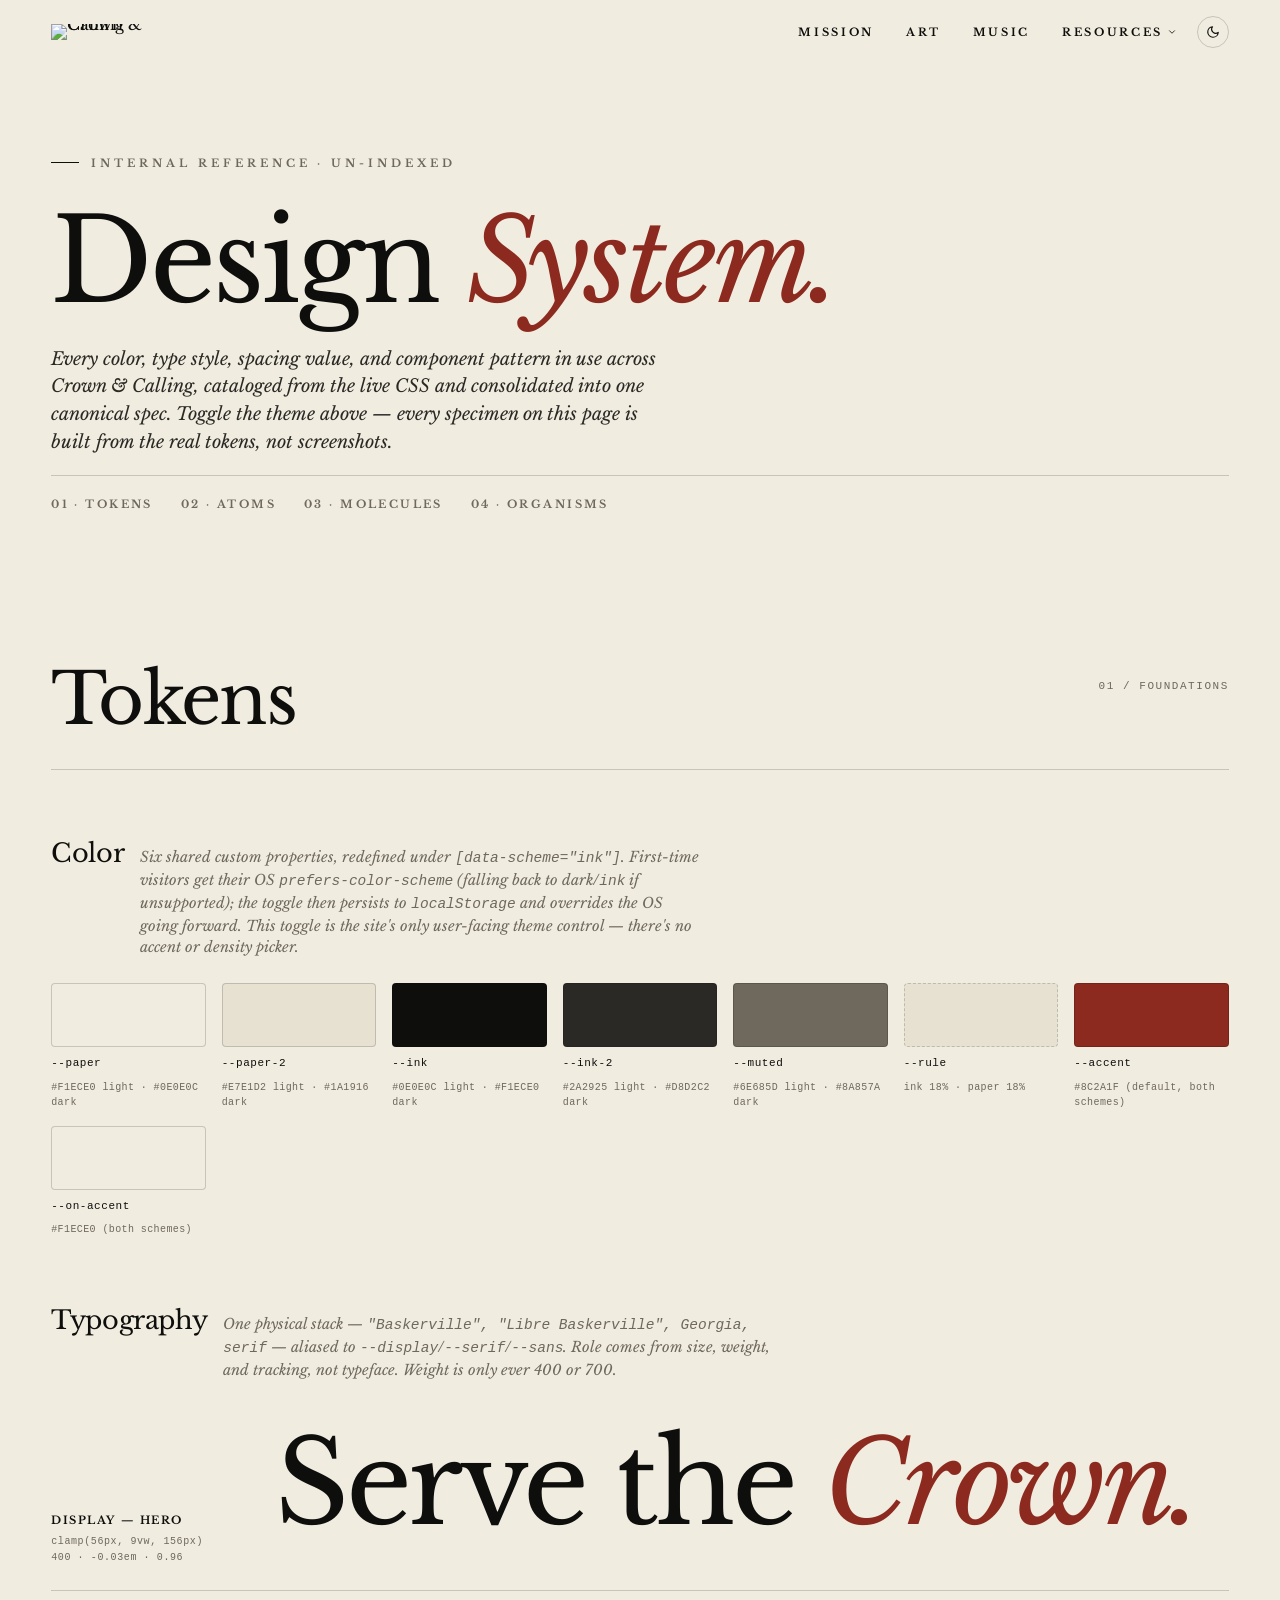
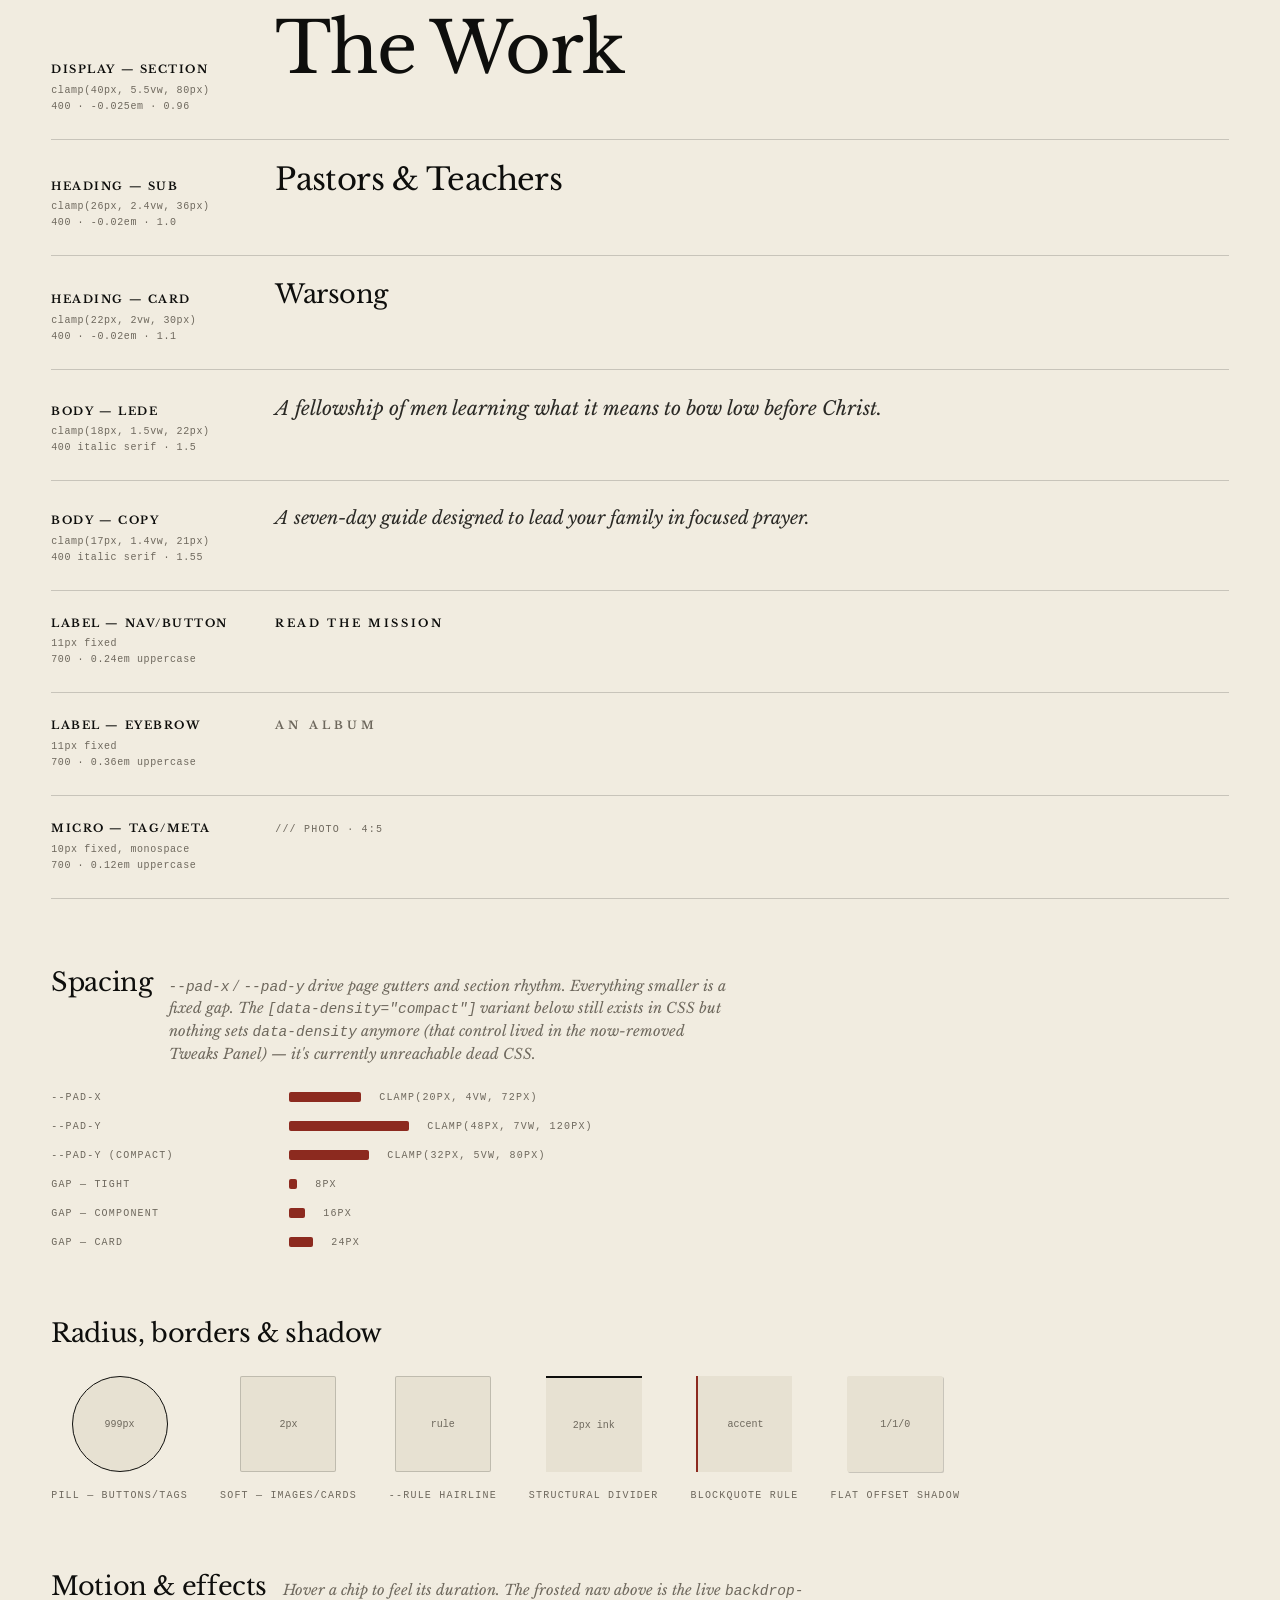
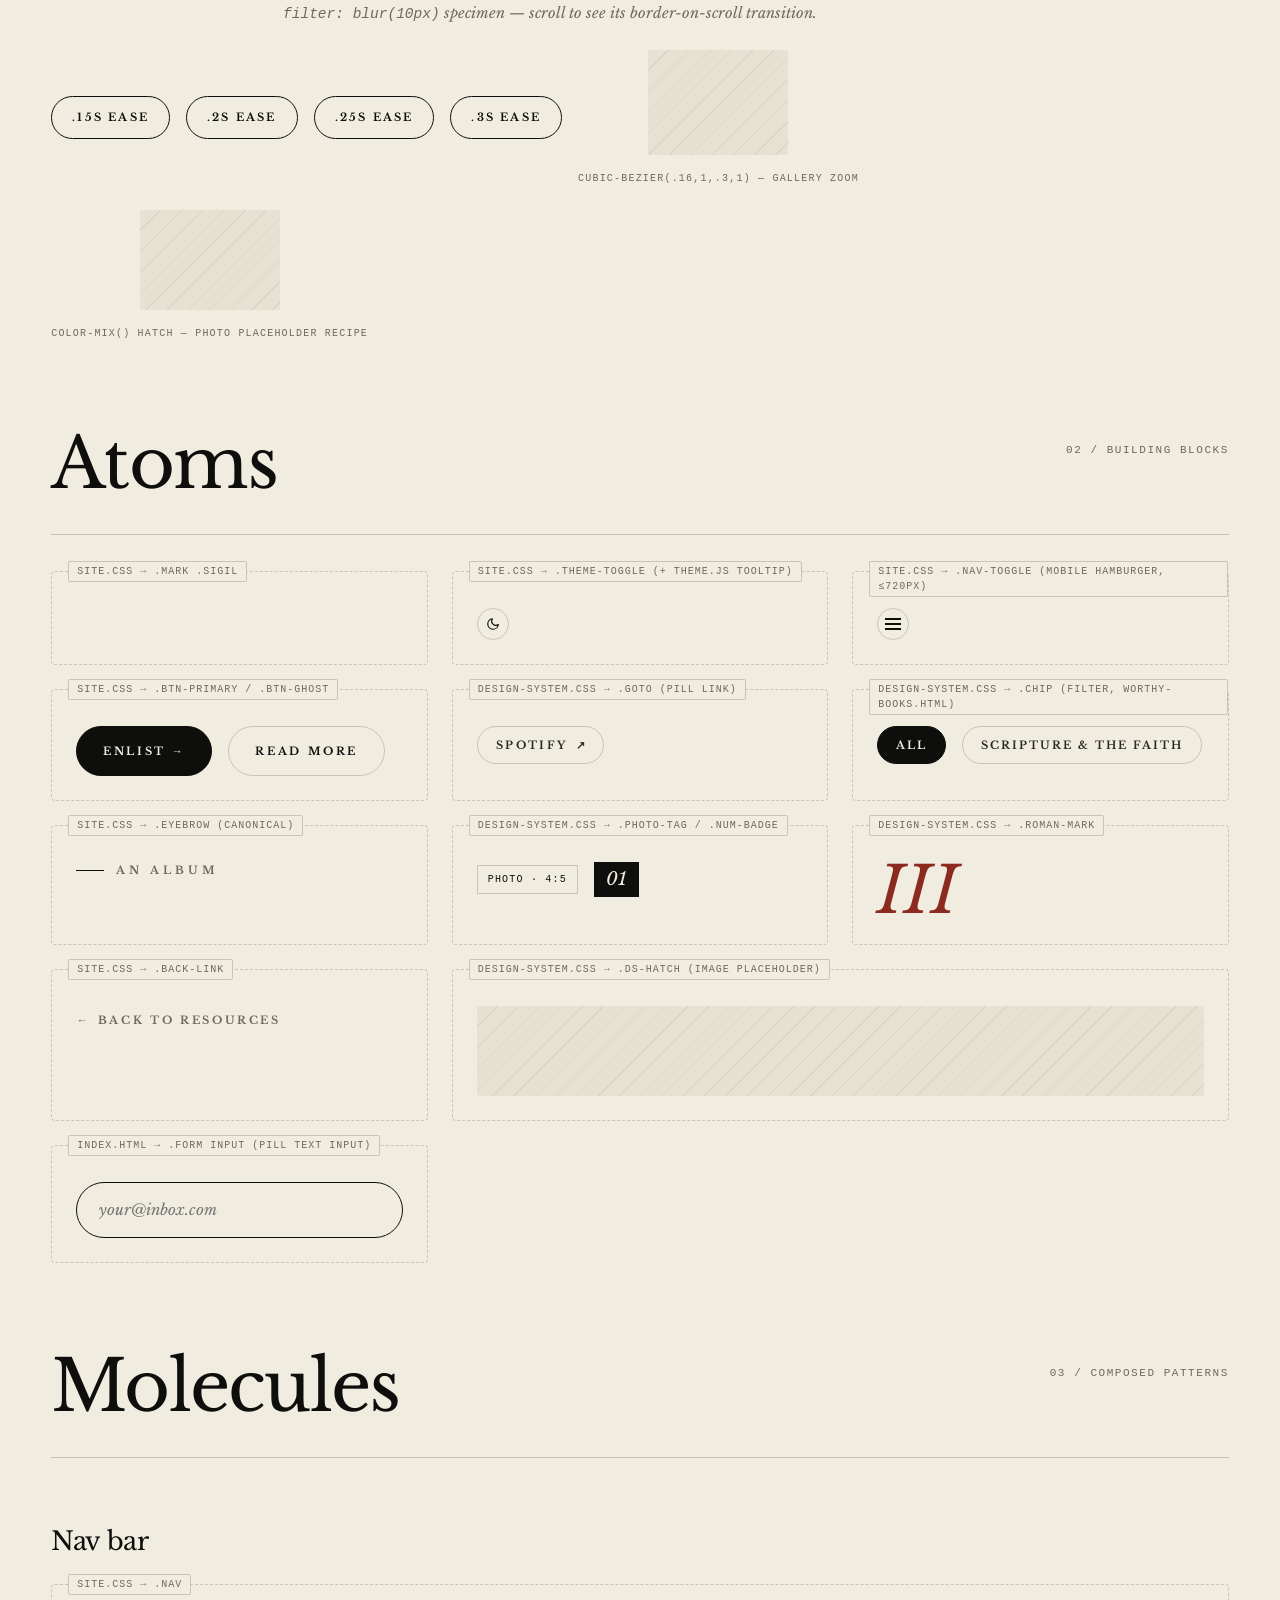
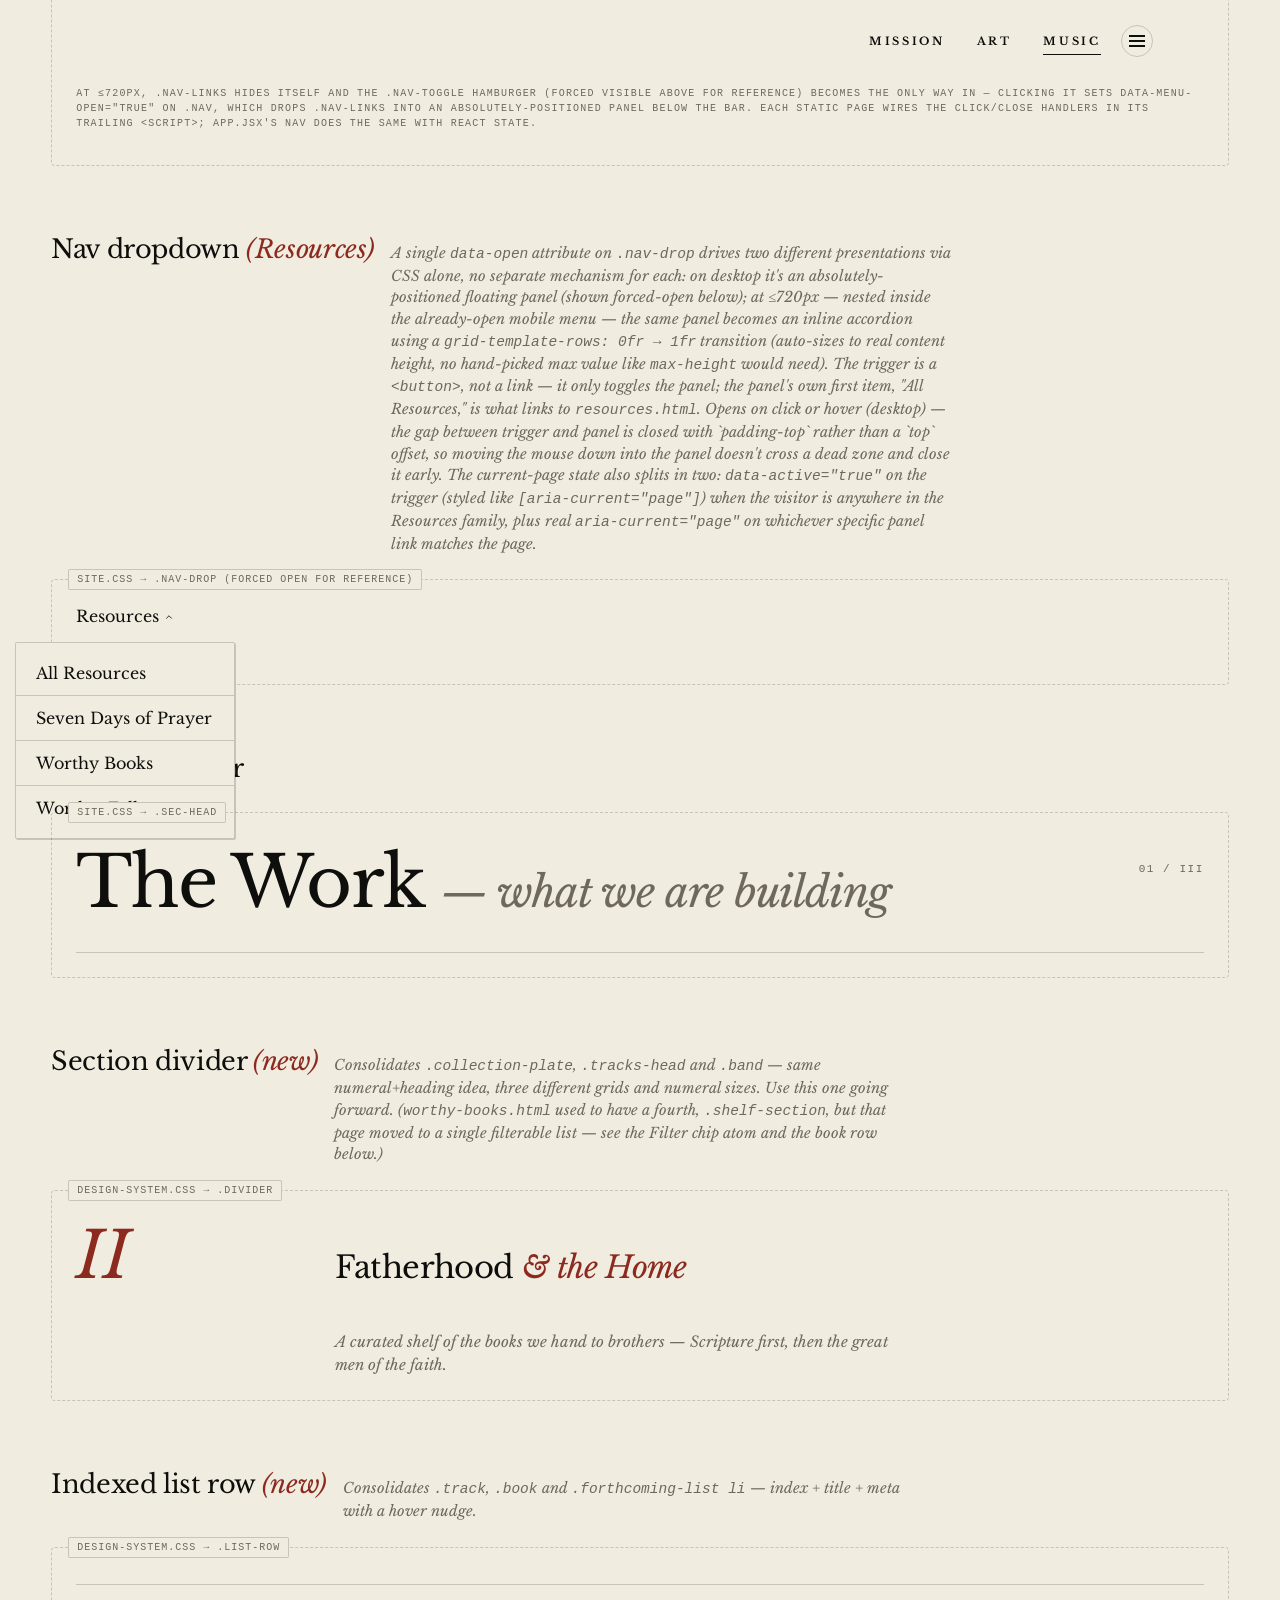
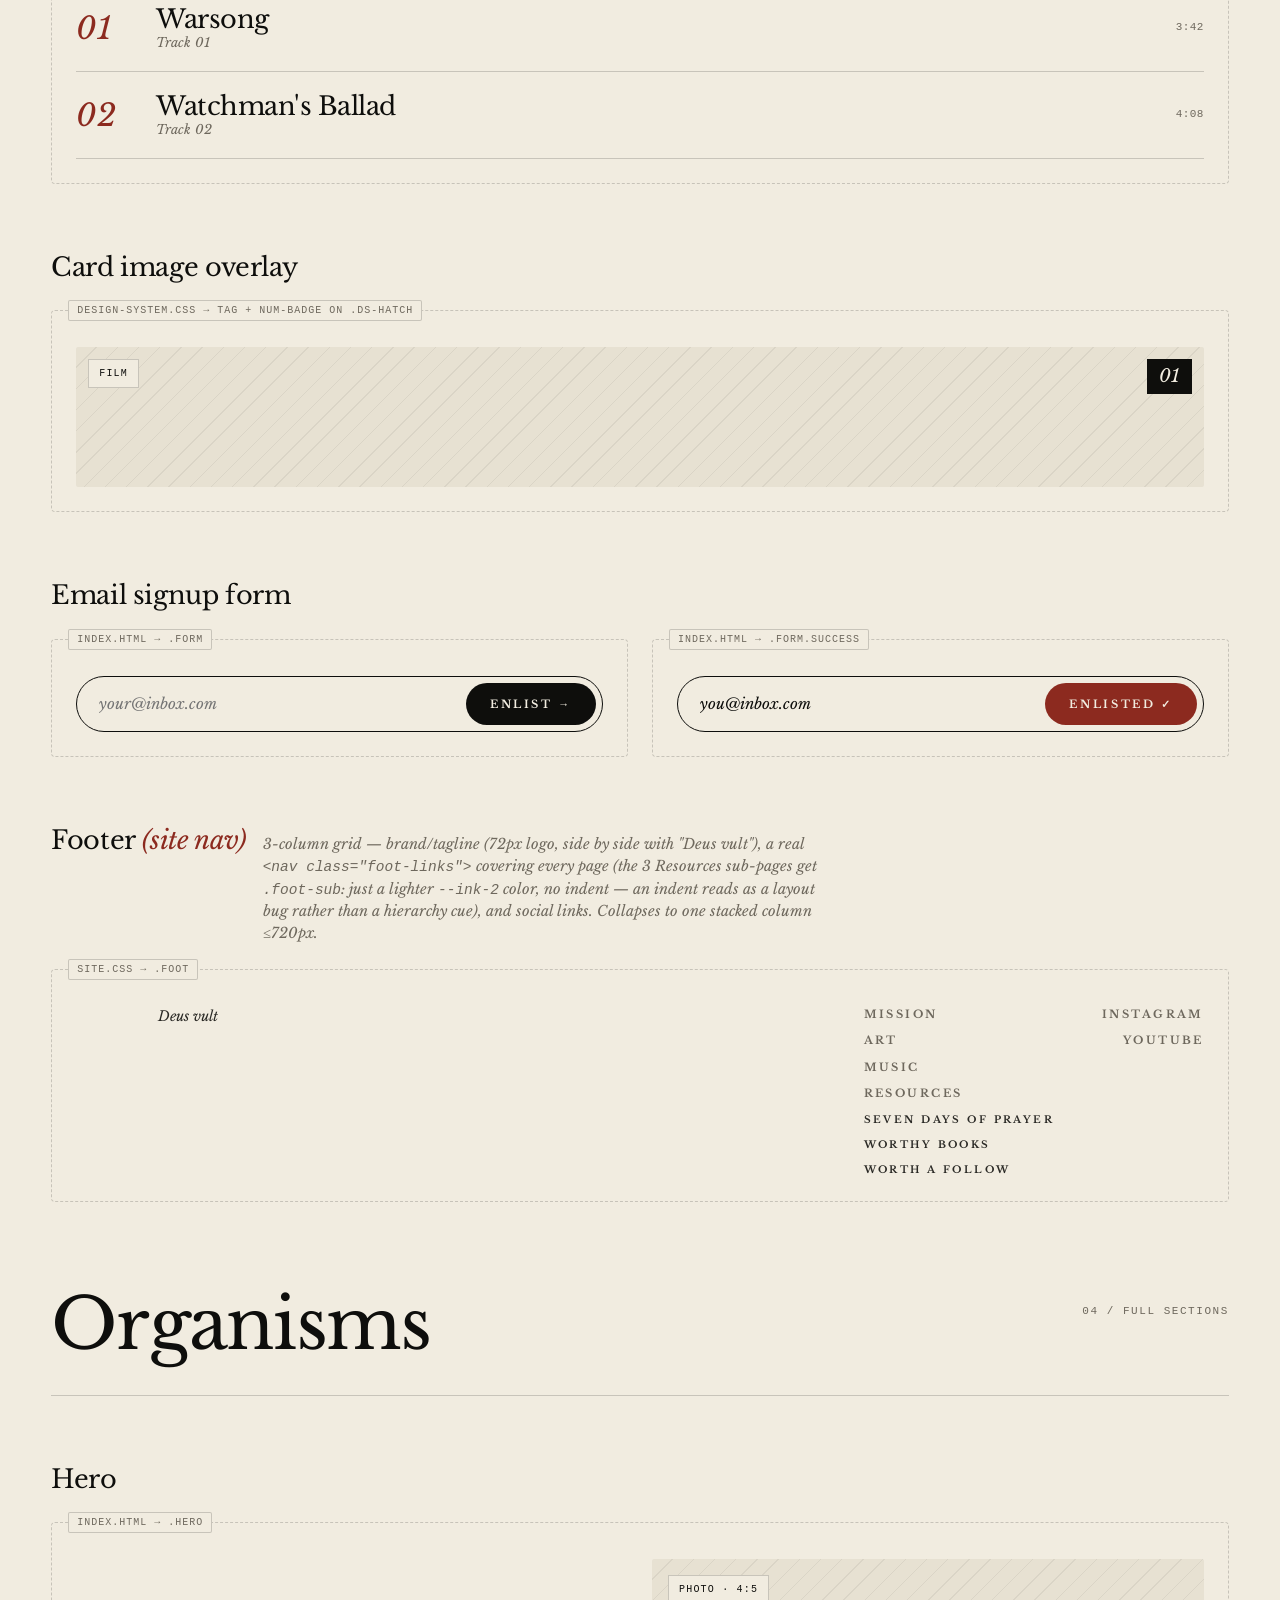
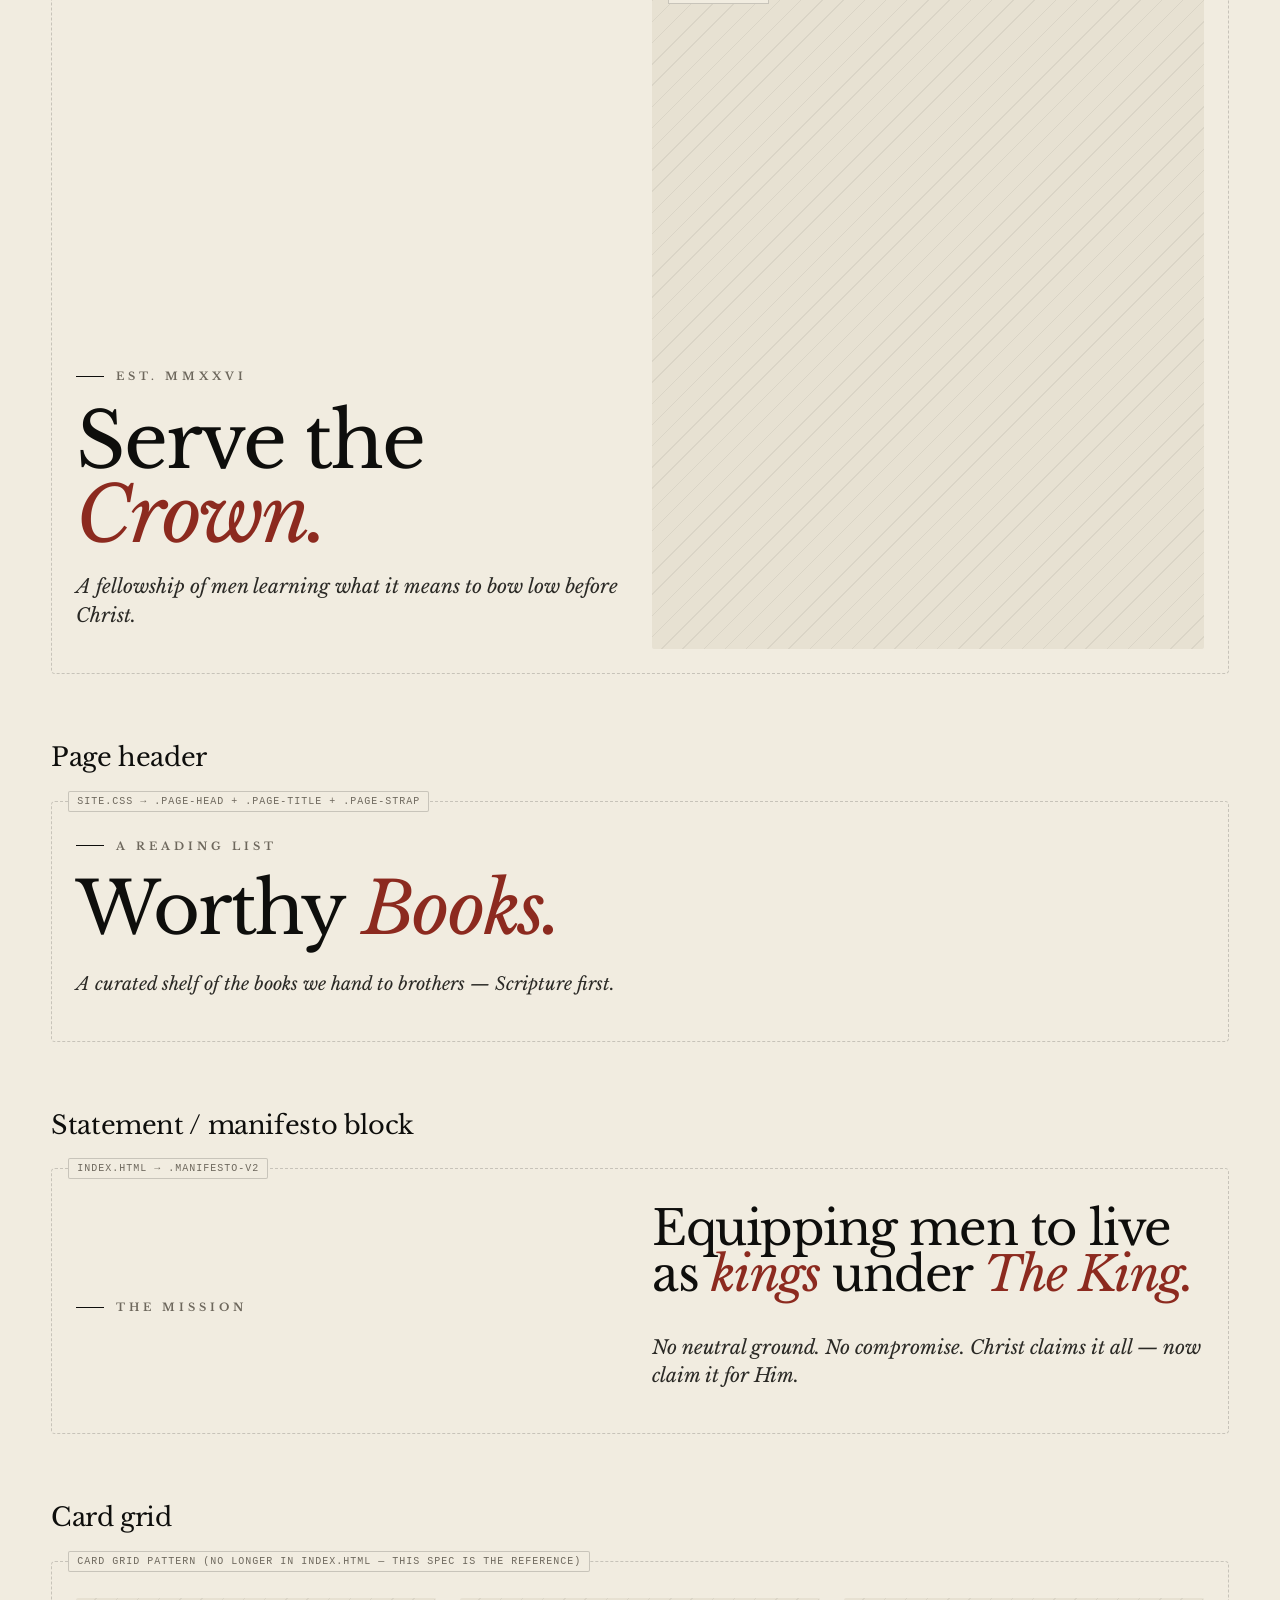
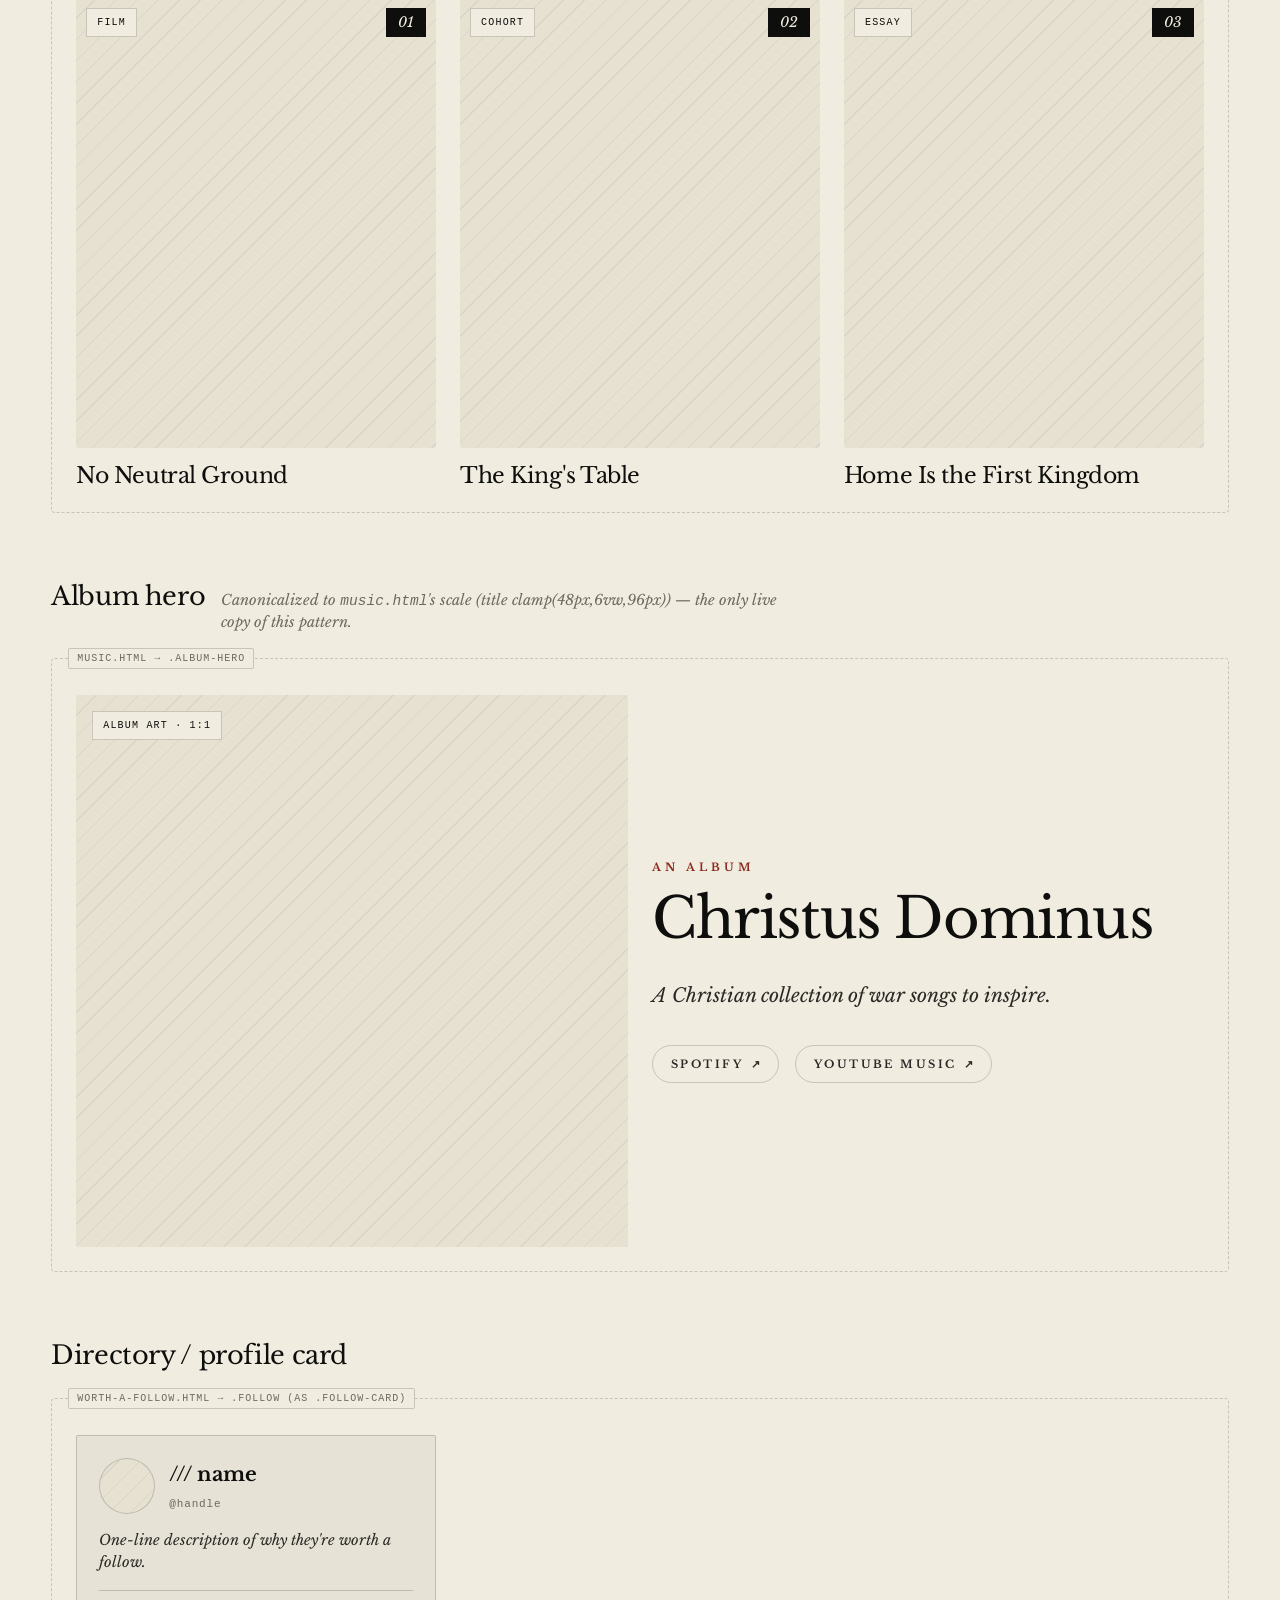
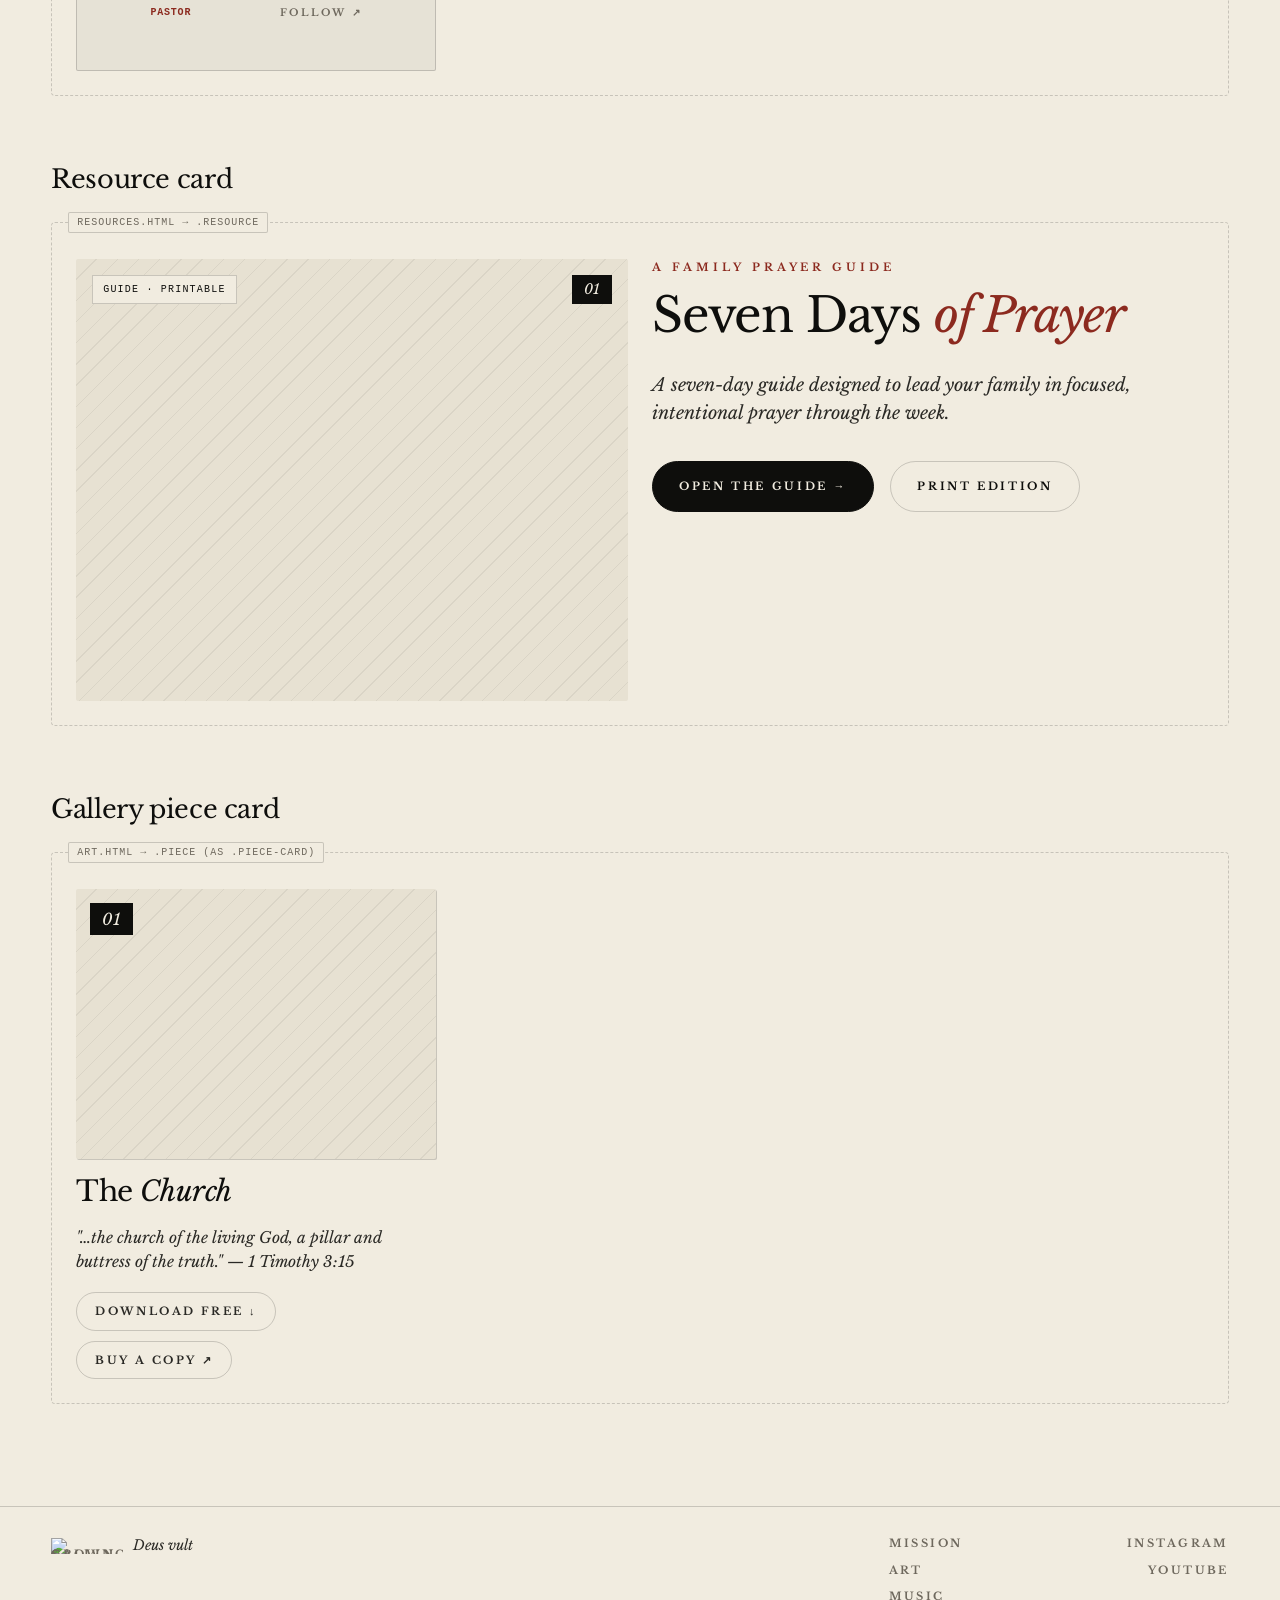
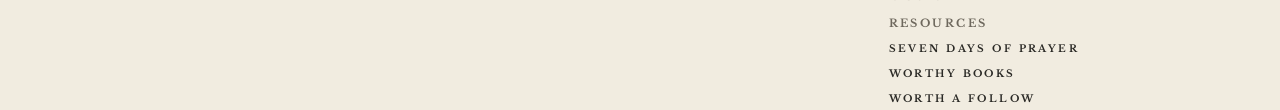
==== commit 021cc9e4: "Add Resources nav dropdown, footer site nav, and photo-size tuning Turns "Resources" into a toggle-o" ====
--- a/design-system/index.html
+++ b/design-system/index.html
@@ -25,7 +25,21 @@
       <a href="../index.html#manifesto">Mission</a>
       <a href="../art.html">Art</a>
       <a href="../music.html">Music</a>
-      <a href="../resources.html">Resources</a>
+      <div class="nav-drop" data-open="false">
+        <button type="button" class="nav-drop-trigger" aria-haspopup="true" aria-expanded="false"
+                aria-controls="nav-resources-panel" data-active="false">
+          Resources
+          <svg class="chevron" width="10" height="10" viewBox="0 0 24 24" fill="none" stroke="currentColor" stroke-width="2" stroke-linecap="round" stroke-linejoin="round" aria-hidden="true"><polyline points="6 9 12 15 18 9"/></svg>
+        </button>
+        <div class="nav-drop-panel" id="nav-resources-panel">
+          <div class="nav-drop-inner">
+            <a href="../resources.html">All Resources</a>
+            <a href="../family-prayer.html">Seven Days of Prayer</a>
+            <a href="../worthy-books.html">Worthy Books</a>
+            <a href="../worth-a-follow.html">Worth a Follow</a>
+          </div>
+        </div>
+      </div>
     </div>
     <button class="theme-toggle" aria-label="Toggle theme" onclick="window.CC.toggleScheme()">
       <svg class="icon-sun" width="14" height="14" viewBox="0 0 24 24" fill="none" stroke="currentColor" stroke-width="2" stroke-linecap="round" stroke-linejoin="round" aria-hidden="true"><circle cx="12" cy="12" r="5"/><line x1="12" y1="1" x2="12" y2="3"/><line x1="12" y1="21" x2="12" y2="23"/><line x1="4.22" y1="4.22" x2="5.64" y2="5.64"/><line x1="18.36" y1="18.36" x2="19.78" y2="19.78"/><line x1="1" y1="12" x2="3" y2="12"/><line x1="21" y1="12" x2="23" y2="12"/><line x1="4.22" y1="19.78" x2="5.64" y2="18.36"/><line x1="18.36" y1="5.64" x2="19.78" y2="4.22"/></svg>
@@ -306,6 +320,29 @@
     </div>
 
     <div class="ds-group">
+      <div class="ds-group-head">
+        <h3>Nav dropdown <em>(Resources)</em></h3>
+        <p>A single <code>data-open</code> attribute on <code>.nav-drop</code> drives two different presentations via CSS alone, no separate mechanism for each: on desktop it's an absolutely-positioned floating panel (shown forced-open below); at ≤720px — nested inside the already-open mobile menu — the same panel becomes an inline accordion using a <code>grid-template-rows: 0fr → 1fr</code> transition (auto-sizes to real content height, no hand-picked max value like <code>max-height</code> would need). The trigger is a <code>&lt;button&gt;</code>, not a link — it only toggles the panel; the panel's own first item, "All Resources," is what links to <code>resources.html</code>. Opens on click <em>or</em> hover (desktop) — the gap between trigger and panel is closed with `padding-top` rather than a `top` offset, so moving the mouse down into the panel doesn't cross a dead zone and close it early. The current-page state also splits in two: <code>data-active="true"</code> on the trigger (styled like <code>[aria-current="page"]</code>) when the visitor is anywhere in the Resources family, plus real <code>aria-current="page"</code> on whichever specific panel link matches the page.</p>
+      </div>
+      <div class="ds-spec" style="padding-top:24px; padding-bottom:56px;"><span class="ds-spec-tag">site.css → .nav-drop (forced open for reference)</span>
+        <div class="nav-drop" data-open="true" style="display:inline-block;">
+          <button type="button" class="nav-drop-trigger" data-active="true" aria-haspopup="true" aria-expanded="true" style="position:relative;">
+            Resources
+            <svg class="chevron" width="10" height="10" viewBox="0 0 24 24" fill="none" stroke="currentColor" stroke-width="2" stroke-linecap="round" stroke-linejoin="round" aria-hidden="true"><polyline points="6 9 12 15 18 9"/></svg>
+          </button>
+          <div class="nav-drop-panel">
+            <div class="nav-drop-inner">
+              <a href="#" aria-current="page">All Resources</a>
+              <a href="#">Seven Days of Prayer</a>
+              <a href="#">Worthy Books</a>
+              <a href="#">Worth a Follow</a>
+            </div>
+          </div>
+        </div>
+      </div>
+    </div>
+
+    <div class="ds-group">
       <div class="ds-group-head"><h3>Section header</h3></div>
       <div class="ds-spec"><span class="ds-spec-tag">site.css → .sec-head</span>
         <div class="sec-head" style="margin-bottom:0;">
@@ -379,12 +416,29 @@
     </div>
 
     <div class="ds-group">
-      <div class="ds-group-head"><h3>Footer</h3></div>
+      <div class="ds-group-head">
+        <h3>Footer <em>(site nav)</em></h3>
+        <p>3-column grid — brand/tagline (72px logo, side by side with "Deus vult"), a real <code>&lt;nav class="foot-links"&gt;</code> covering every page (the 3 Resources sub-pages get <code>.foot-sub</code>: just a lighter <code>--ink-2</code> color, no indent — an indent reads as a layout bug rather than a hierarchy cue), and social links. Collapses to one stacked column ≤720px.</p>
+      </div>
       <div class="ds-spec"><span class="ds-spec-tag">site.css → .foot</span>
         <footer class="foot ds-mock-foot">
-          <div class="mark"><span class="sigil" style="width: 36px;"><img src="../assets/logo-vertical.svg" alt="" /></span></div>
-          <div class="links"><a href="#">Instagram</a><a href="#">YouTube</a></div>
-          <div><em>Deus vult</em></div>
+          <div class="foot-brand">
+            <span class="sigil" style="width: 72px;"><img src="../assets/logo-vertical.svg" alt="" /></span>
+            <em>Deus vult</em>
+          </div>
+          <nav class="foot-links" aria-label="Site">
+            <a href="#">Mission</a>
+            <a href="#">Art</a>
+            <a href="#">Music</a>
+            <a href="#">Resources</a>
+            <a href="#" class="foot-sub">Seven Days of Prayer</a>
+            <a href="#" class="foot-sub">Worthy Books</a>
+            <a href="#" class="foot-sub">Worth a Follow</a>
+          </nav>
+          <div class="foot-social">
+            <a href="#">Instagram</a>
+            <a href="#">YouTube</a>
+          </div>
         </footer>
       </div>
     </div>
@@ -533,16 +587,25 @@
 </main>
 
 <footer class="foot">
-  <div class="mark">
-    <span class="sigil" style="width: 36px;">
+  <div class="foot-brand">
+    <span class="sigil" style="width: 72px;">
       <img src="../assets/logo-vertical.svg" alt="Crown &amp; Calling" />
     </span>
+    <em>Deus vult</em>
   </div>
-  <div class="links">
+  <nav class="foot-links" aria-label="Site">
+    <a href="../index.html#manifesto">Mission</a>
+    <a href="../art.html">Art</a>
+    <a href="../music.html">Music</a>
+    <a href="../resources.html">Resources</a>
+    <a href="../family-prayer.html" class="foot-sub">Seven Days of Prayer</a>
+    <a href="../worthy-books.html" class="foot-sub">Worthy Books</a>
+    <a href="../worth-a-follow.html" class="foot-sub">Worth a Follow</a>
+  </nav>
+  <div class="foot-social">
     <a href="https://www.instagram.com/crown_n_calling" target="_blank" rel="noopener">Instagram</a>
     <a href="https://www.youtube.com/@crown-and-calling" target="_blank" rel="noopener">YouTube</a>
   </div>
-  <div><em>Deus vult</em></div>
 </footer>
 
 <script>
@@ -551,11 +614,24 @@
   onScroll();
   window.addEventListener('scroll', onScroll, { passive: true });
 
+  const navDrop = nav.querySelector('.nav-drop');
+  const navDropTrigger = navDrop.querySelector('.nav-drop-trigger');
+  const setDropOpen = (open) => {
+    navDrop.setAttribute('data-open', String(open));
+    navDropTrigger.setAttribute('aria-expanded', String(open));
+  };
+  navDropTrigger.addEventListener('click', () => {
+    setDropOpen(navDrop.getAttribute('data-open') !== 'true');
+  });
+  navDrop.addEventListener('mouseenter', () => setDropOpen(true));
+  navDrop.addEventListener('mouseleave', () => setDropOpen(false));
+
   const navToggle = nav.querySelector('.nav-toggle');
   const setMenuOpen = (open) => {
     nav.setAttribute('data-menu-open', String(open));
     navToggle.setAttribute('aria-expanded', String(open));
     navToggle.setAttribute('aria-label', open ? 'Close menu' : 'Open menu');
+    if (!open) setDropOpen(false);
   };
   const closeMenu = () => setMenuOpen(false);
   navToggle.addEventListener('click', () => {
--- a/site.css
+++ b/site.css
@@ -46,7 +46,7 @@
 ::selection { background: var(--accent); color: var(--on-accent); }
 
 a { color: inherit; text-decoration: none; }
-button { font: inherit; color: inherit; background: none; border: 0; cursor: pointer; padding: 0; }
+button { font: inherit; color: inherit; text-transform: inherit; letter-spacing: inherit; background: none; border: 0; cursor: pointer; padding: 0; }
 
 .wrap { padding-left: var(--pad-x); padding-right: var(--pad-x); }
 .section { padding-top: var(--pad-y); padding-bottom: var(--pad-y); }
@@ -74,17 +74,106 @@
   font-family: var(--sans); font-size: 11px; letter-spacing: 0.24em;
   text-transform: uppercase; font-weight: 700;
 }
-.nav-links a { position: relative; padding: 6px 0; }
-.nav-links a::after {
+.nav-links a, .nav-links .nav-drop-trigger {
+  position: relative; padding: 6px 0;
+  display: inline-flex; align-items: center; gap: 4px;
+}
+.nav-links a::after, .nav-links .nav-drop-trigger::after {
   content: ""; position: absolute; left: 0; right: 100%; bottom: 0;
   height: 1px; background: var(--ink);
   transition: right .25s ease;
 }
-.nav-links a:hover::after,
-.nav-links a[aria-current="page"]::after { right: 0; }
-.nav-links a[aria-current="page"] { color: var(--ink); }
-
-@media (max-width: 720px) { .nav-links { display: none; } }
+.nav-links a:hover::after, .nav-links a[aria-current="page"]::after,
+.nav-links .nav-drop-trigger:hover::after, .nav-links .nav-drop-trigger[data-active="true"]::after { right: 0; }
+.nav-links a[aria-current="page"], .nav-links .nav-drop-trigger[data-active="true"] { color: var(--ink); }
+
+/* ---------- Nav dropdown (Resources) ---------- */
+.nav-drop { position: relative; }
+.nav-drop-trigger .chevron { transition: transform .2s ease; }
+.nav-drop[data-open="true"] .nav-drop-trigger .chevron { transform: rotate(180deg); }
+.nav-drop-panel {
+  position: absolute; top: 100%; left: 50%;
+  min-width: 220px;
+  padding-top: 14px; /* invisible bridge, not a gap — keeps the hover hit-box unbroken between trigger and panel */
+  opacity: 0; visibility: hidden; pointer-events: none;
+  transform: translateX(-50%) translateY(-6px);
+  transition: opacity .2s ease, transform .2s ease, visibility .2s ease;
+}
+.nav-drop[data-open="true"] .nav-drop-panel {
+  opacity: 1; visibility: visible; pointer-events: auto;
+  transform: translateX(-50%) translateY(0);
+}
+.nav-drop-inner {
+  background: var(--paper);
+  border: 1px solid var(--rule);
+  border-radius: 2px;
+  box-shadow: 1px 1px 0 var(--rule);
+  padding: 8px 0;
+}
+.nav-drop-panel a {
+  display: block;
+  padding: 10px 20px;
+}
+.nav-drop-panel a:hover { color: var(--ink); }
+.nav-drop-inner a + a { border-top: 1px solid var(--rule); }
+
+/* ---------- Nav toggle (mobile hamburger) ---------- */
+.nav-toggle {
+  display: none;
+  align-items: center; justify-content: center;
+  width: 32px; height: 32px; flex-shrink: 0;
+  border-radius: 999px;
+  border: 1px solid var(--rule);
+  color: var(--ink);
+  transition: border-color .15s ease;
+}
+.nav-toggle:hover { border-color: var(--ink); }
+.nav-toggle .bars { position: relative; display: block; width: 16px; height: 11px; }
+.nav-toggle .bars span {
+  position: absolute; left: 0; right: 0; height: 1.5px; background: currentColor;
+  transition: top .2s ease, transform .2s ease, opacity .2s ease;
+}
+.nav-toggle .bars span:nth-child(1) { top: 0; }
+.nav-toggle .bars span:nth-child(2) { top: 5px; }
+.nav-toggle .bars span:nth-child(3) { top: 10px; }
+.nav[data-menu-open="true"] .nav-toggle .bars span:nth-child(1) { top: 5px; transform: rotate(45deg); }
+.nav[data-menu-open="true"] .nav-toggle .bars span:nth-child(2) { opacity: 0; }
+.nav[data-menu-open="true"] .nav-toggle .bars span:nth-child(3) { top: 5px; transform: rotate(-45deg); }
+
+@media (max-width: 720px) {
+  .nav-toggle { display: inline-flex; }
+  .nav-links {
+    display: flex; flex-direction: column; align-items: flex-start; gap: 2px;
+    position: absolute; left: 0; right: 0; top: 100%;
+    padding: 8px var(--pad-x) 24px;
+    background: var(--paper);
+    border-bottom: 1px solid var(--rule);
+    opacity: 0; visibility: hidden; transform: translateY(-6px);
+    pointer-events: none;
+    transition: opacity .2s ease, transform .2s ease, visibility .2s ease;
+  }
+  .nav-links a { width: 100%; padding: 12px 0; }
+  .nav-links a::after, .nav-links .nav-drop-trigger::after { display: none; }
+  .nav[data-menu-open="true"] .nav-links {
+    opacity: 1; visibility: visible; transform: translateY(0); pointer-events: auto;
+  }
+
+  .nav-drop { width: 100%; }
+  .nav-drop-trigger { width: 100%; padding: 12px 0; justify-content: space-between; }
+  .nav-drop-panel {
+    position: static; transform: none;
+    opacity: 1; visibility: visible; pointer-events: auto;
+    padding-top: 0; min-width: 0;
+    display: grid; grid-template-rows: 0fr;
+    transition: grid-template-rows .2s ease;
+  }
+  .nav-drop[data-open="true"] .nav-drop-panel { grid-template-rows: 1fr; }
+  .nav-drop-inner {
+    overflow: hidden; min-height: 0;
+    background: none; border: 0; box-shadow: none; padding: 0;
+  }
+  .nav-drop-panel a { padding: 10px 0 10px 20px; }
+}
 
 /* ---------- Buttons ---------- */
 .btn-primary, .btn-ghost {
@@ -138,14 +227,25 @@
 .foot {
   border-top: 1px solid var(--rule);
   padding: 28px var(--pad-x);
-  display: flex; align-items: center; justify-content: space-between;
-  gap: 16px;
+  display: grid; grid-template-columns: 1fr auto auto;
+  align-items: start;
+  gap: 48px;
   font-family: var(--sans); font-size: 11px; letter-spacing: 0.22em;
   text-transform: uppercase; color: var(--muted); font-weight: 700;
 }
 .foot em { font-style: italic; font-weight: 400; letter-spacing: 0; text-transform: none; font-size: 14px; color: var(--ink-2); }
-.foot .links { display: flex; gap: 20px; }
-.foot .links a:hover { color: var(--ink); }
+.foot-brand { display: flex; align-items: center; gap: 10px; }
+.foot-brand .sigil img { width: 100%; height: auto; display: block; }
+[data-scheme="ink"] .foot-brand .sigil img { filter: invert(1); }
+.foot-links { display: flex; flex-direction: column; gap: 10px; }
+.foot-links a.foot-sub { color: var(--ink-2); font-size: 10px; }
+.foot-social { display: flex; flex-direction: column; gap: 10px; align-items: flex-end; }
+.foot-links a:hover, .foot-social a:hover { color: var(--ink); }
+
+@media (max-width: 720px) {
+  .foot { grid-template-columns: 1fr; gap: 28px; }
+  .foot-social { align-items: flex-start; }
+}
 
 /* ---------- Page header (used by sub-pages) ---------- */
 .page-head {
@@ -245,6 +345,7 @@
 /* ---------- Smooth theme transitions (enabled after first paint) ---------- */
 html.theme-ready body,
 html.theme-ready .nav,
+html.theme-ready .nav-links,
 html.theme-ready .foot,
 html.theme-ready .theme-toggle {
   transition: background-color 0.25s ease, color 0.25s ease, border-color 0.25s ease;
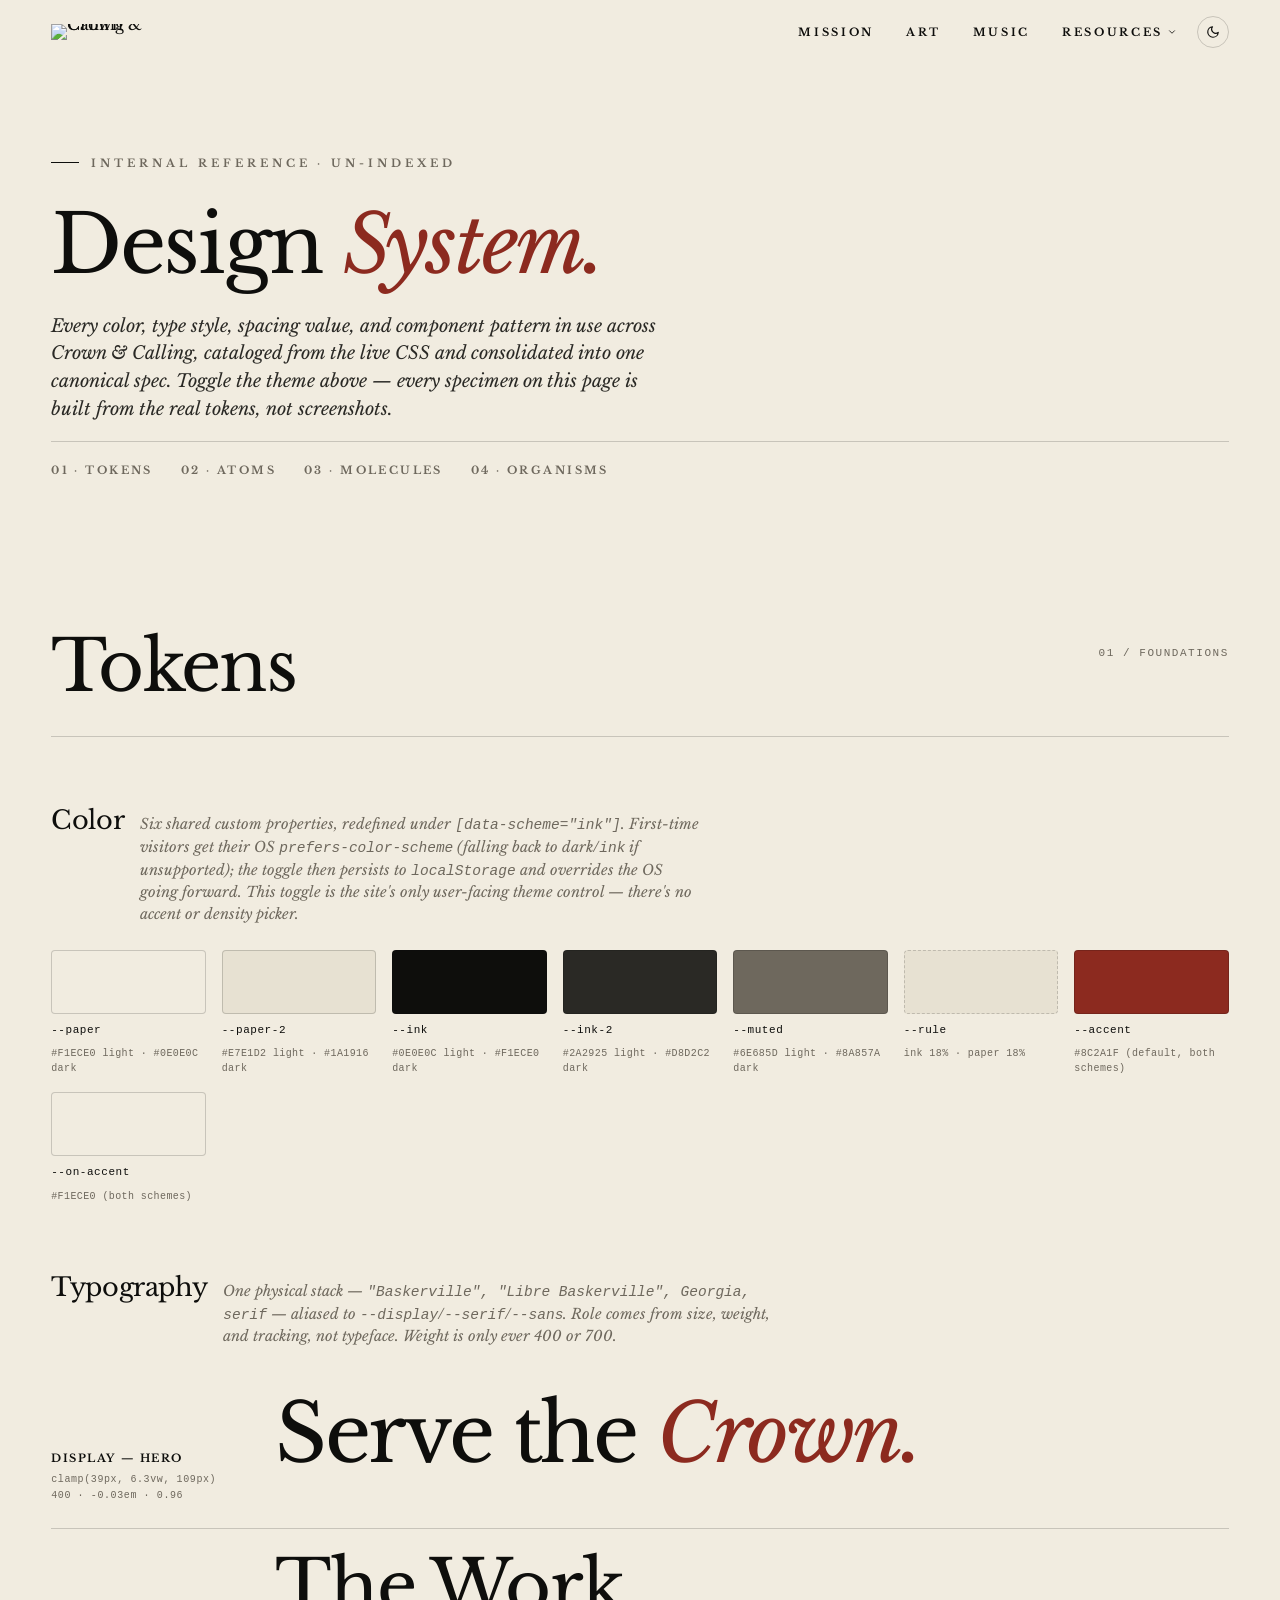
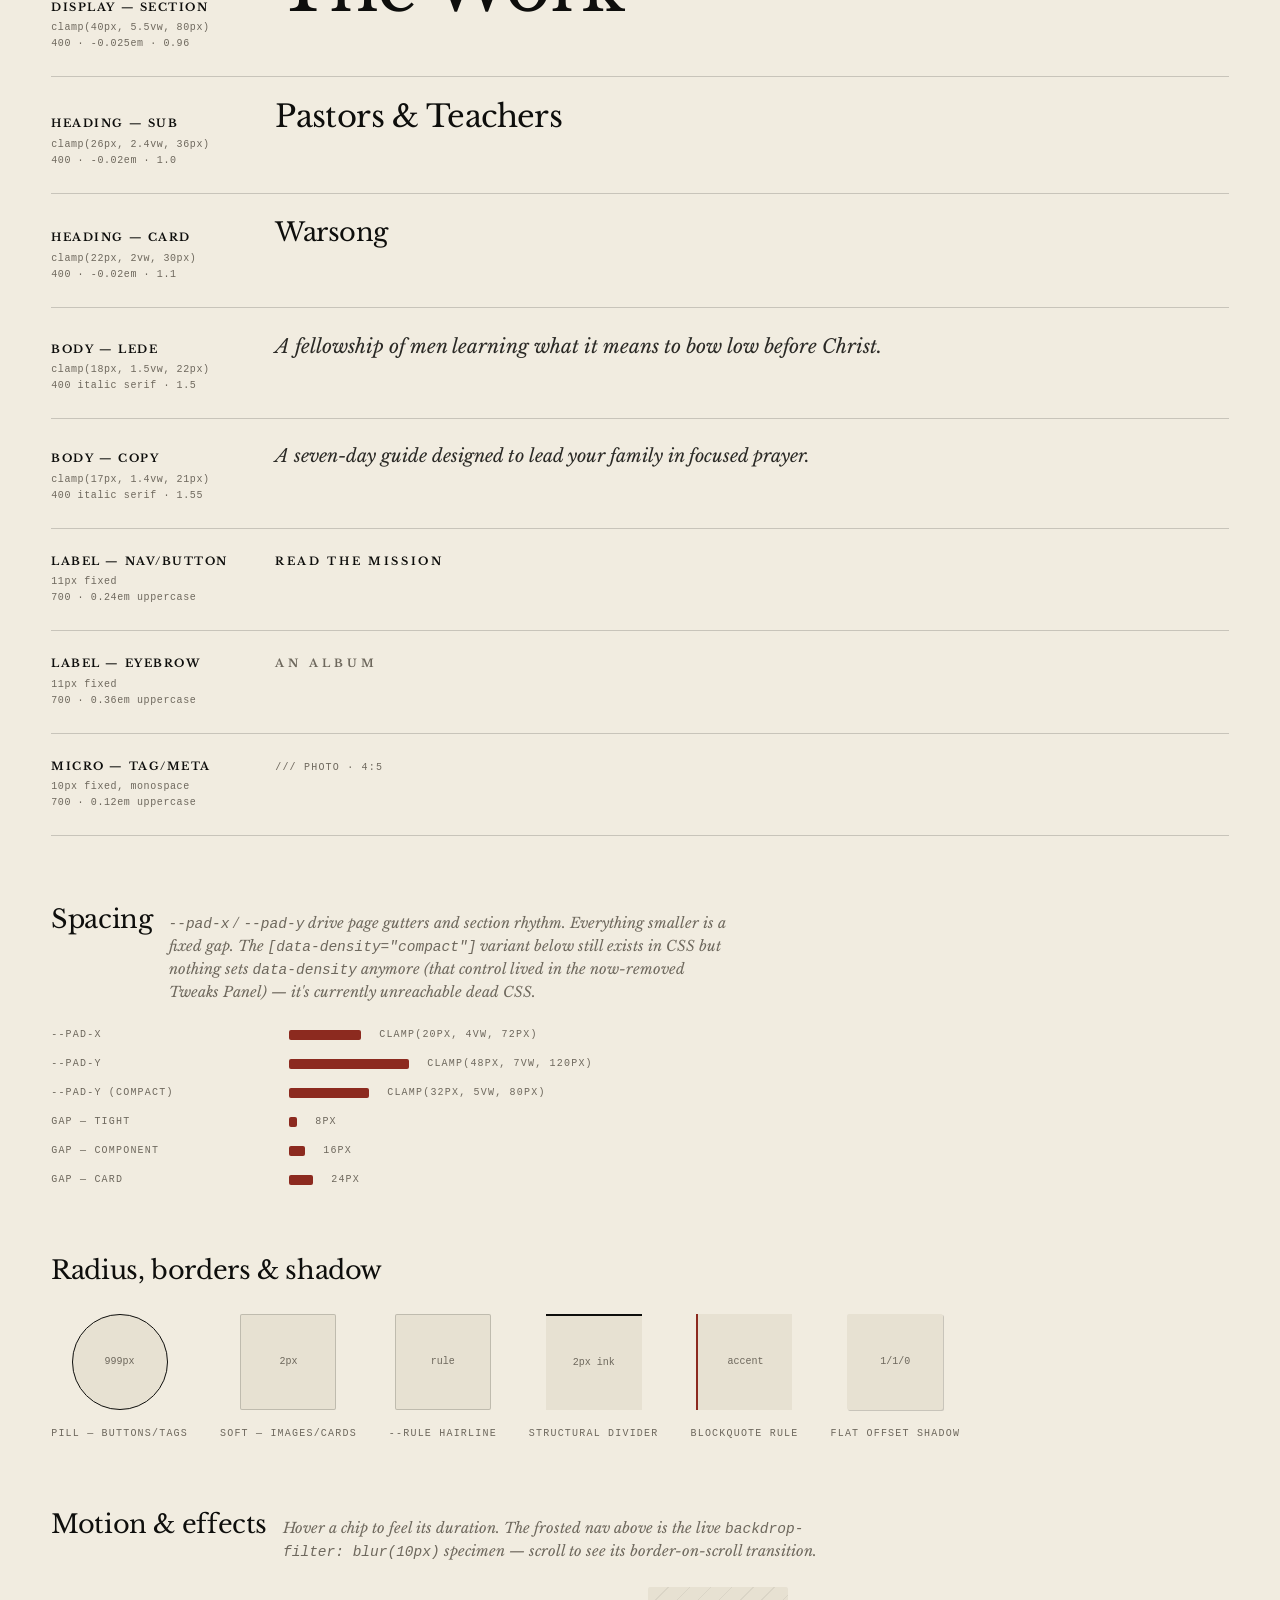
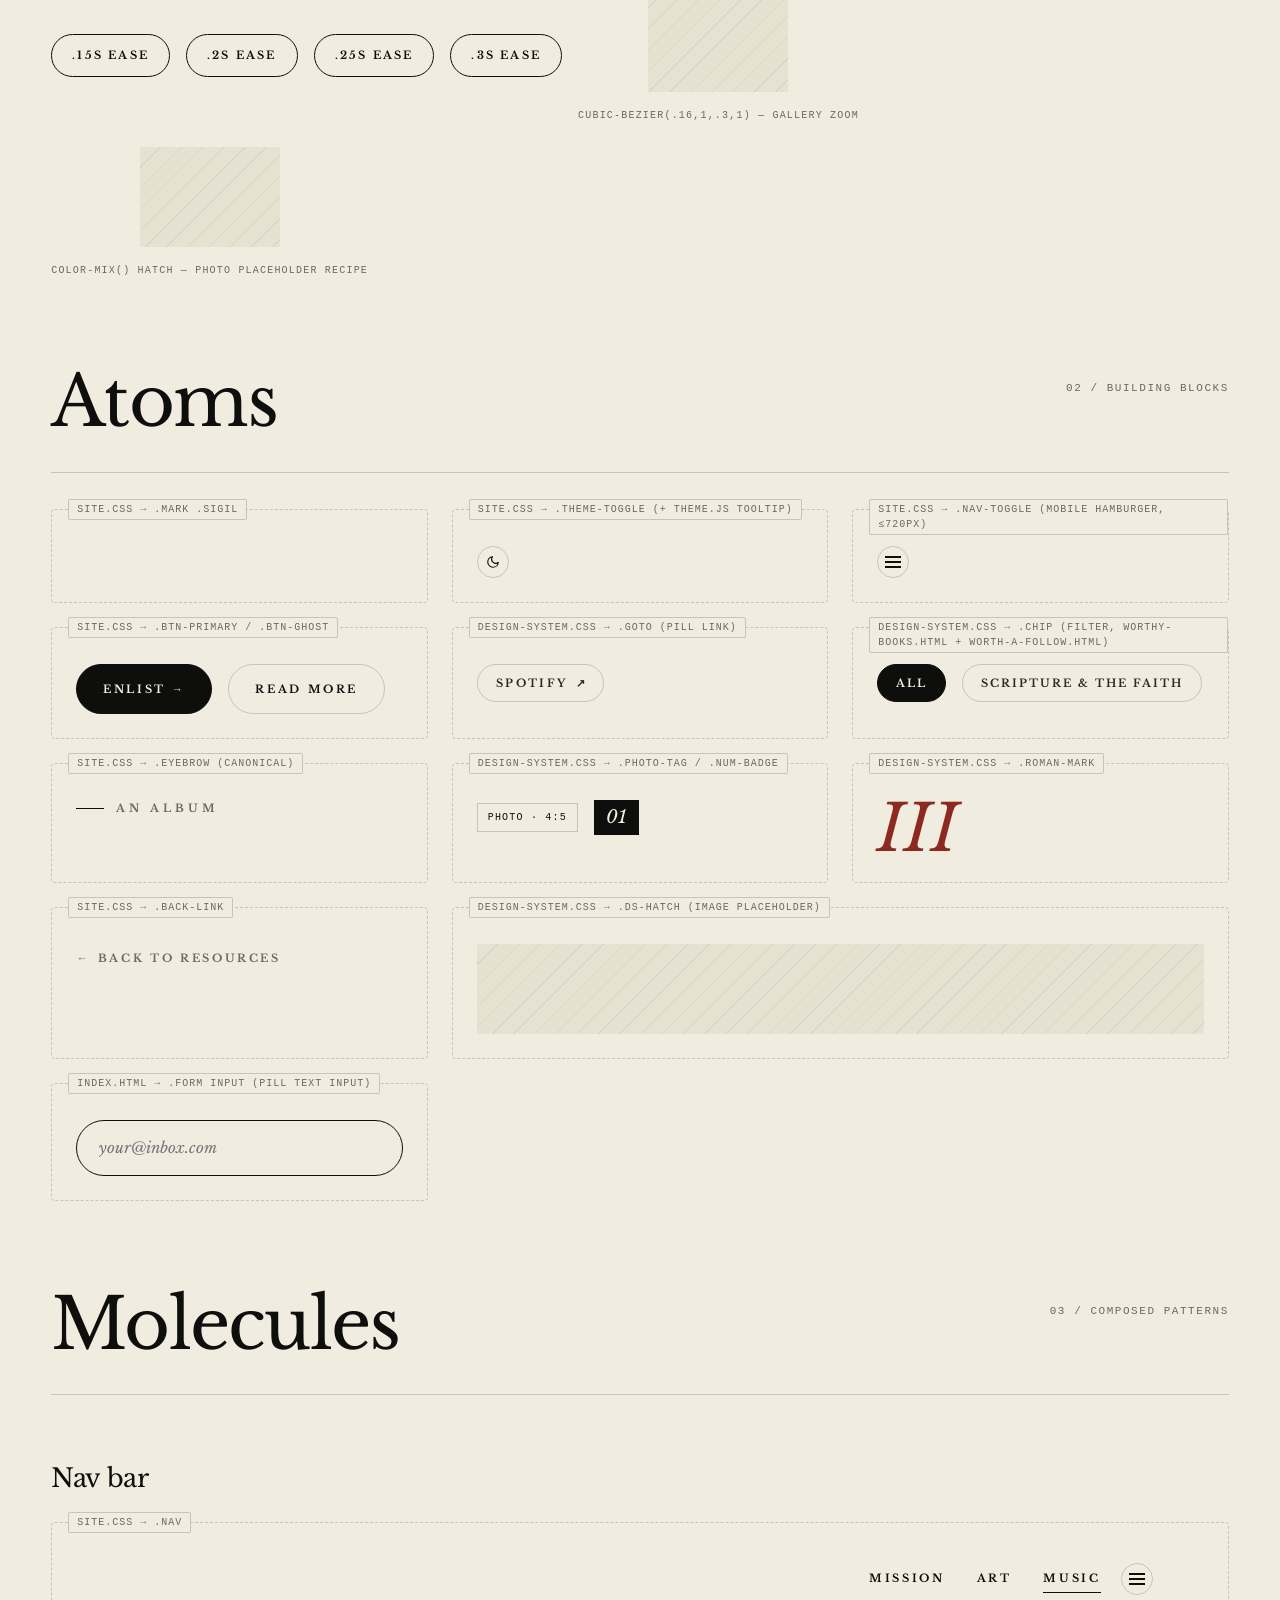
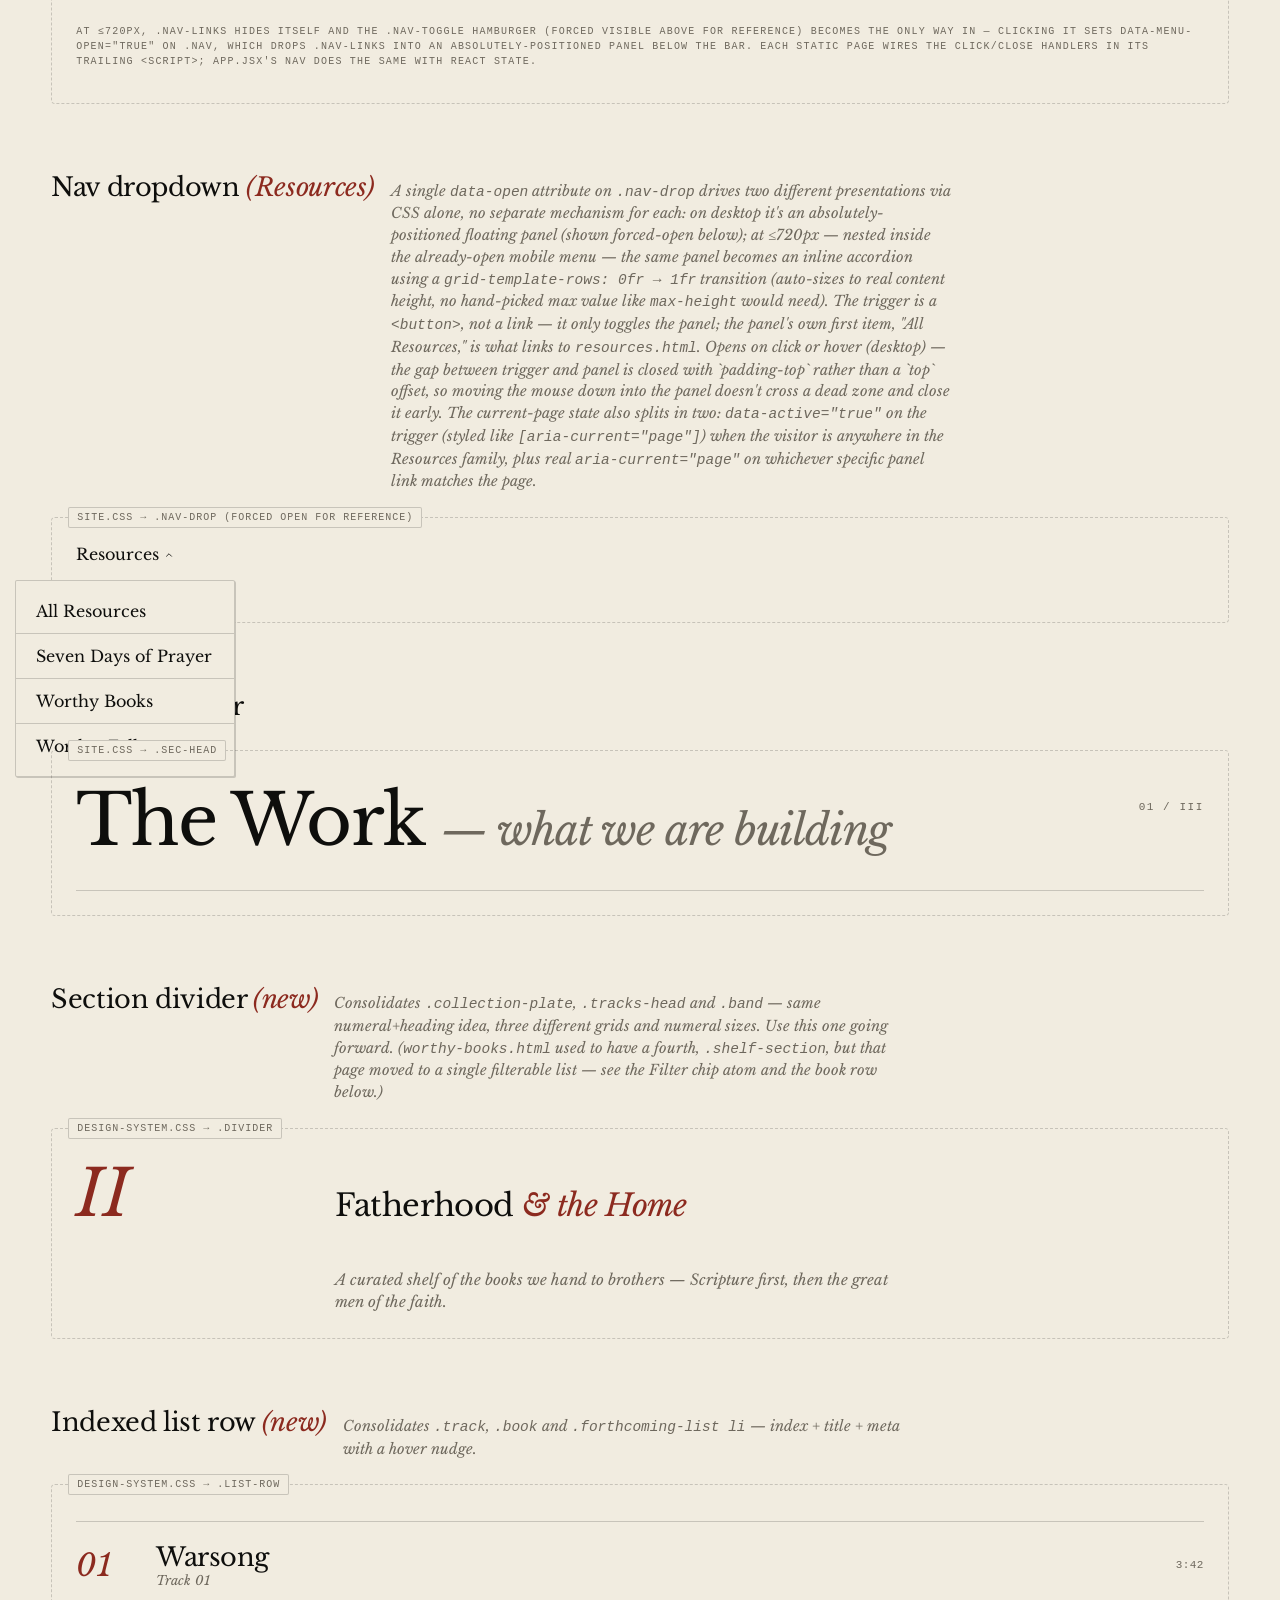
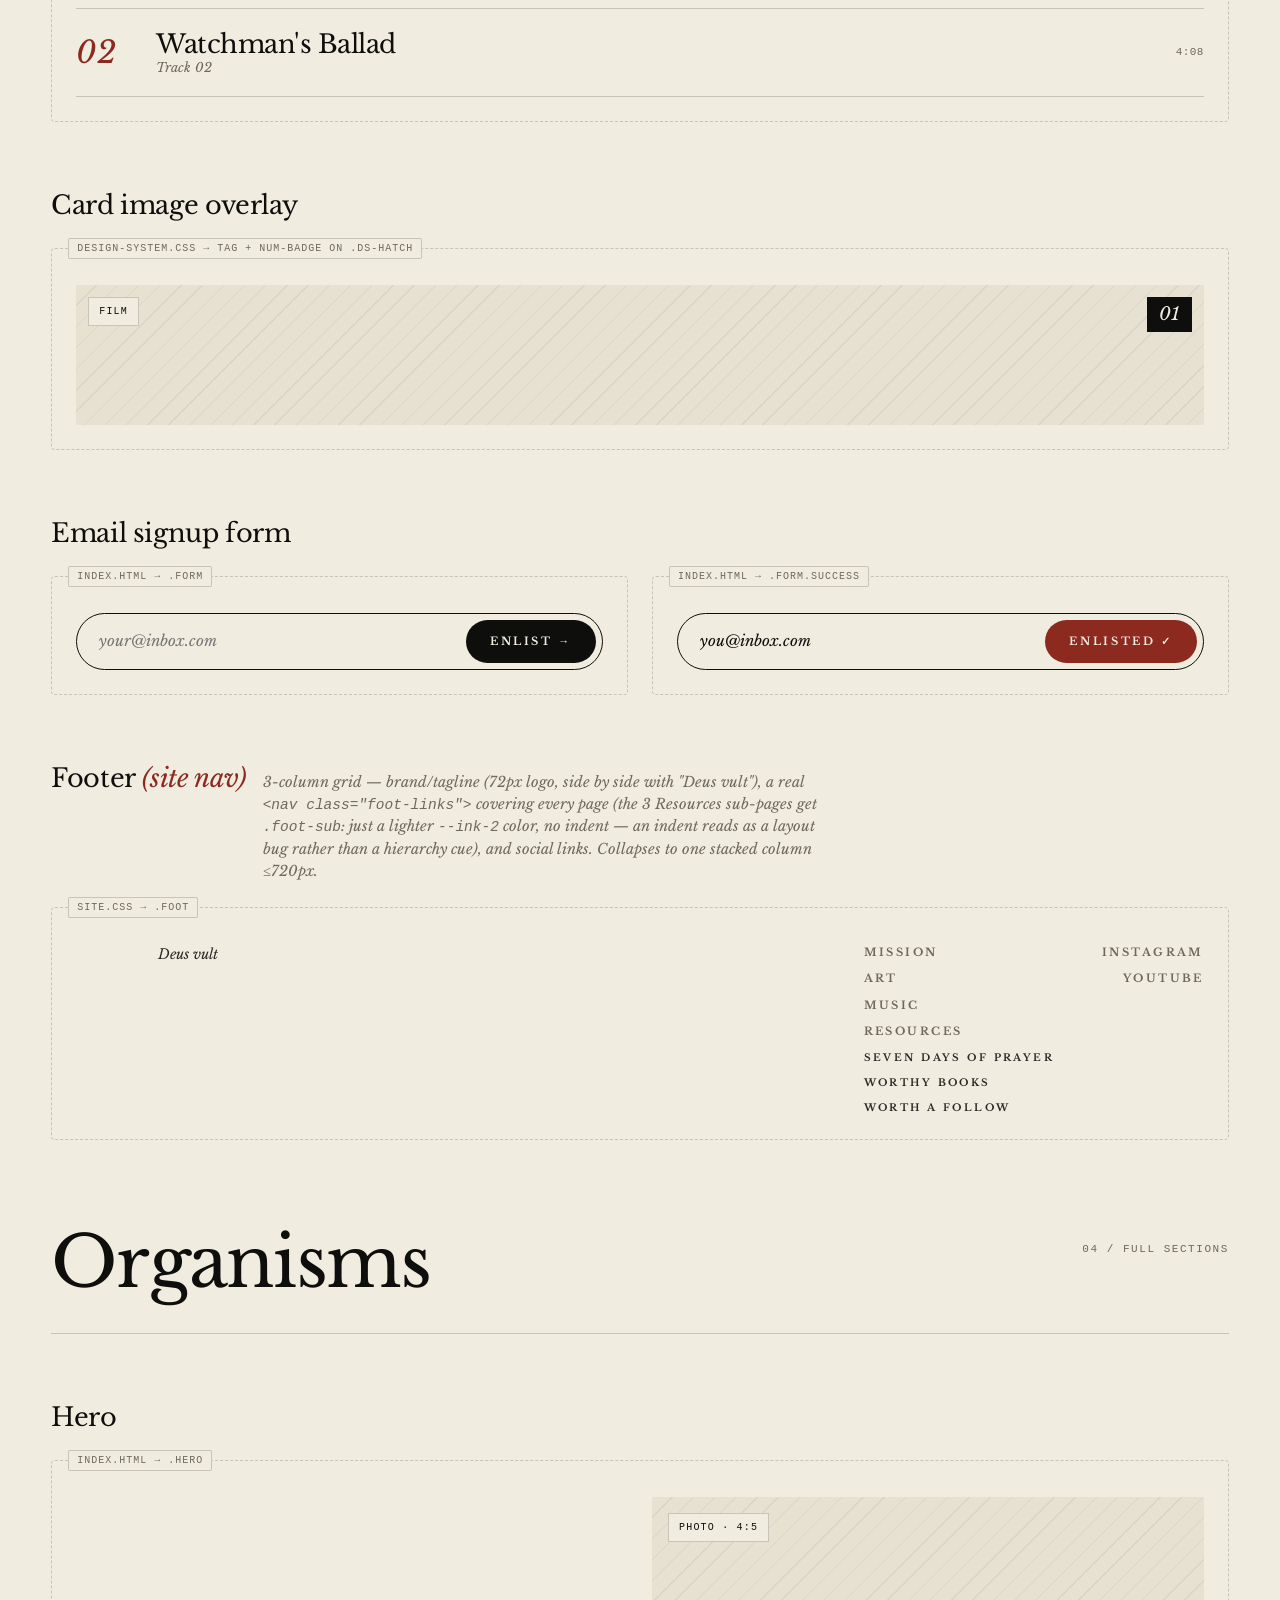
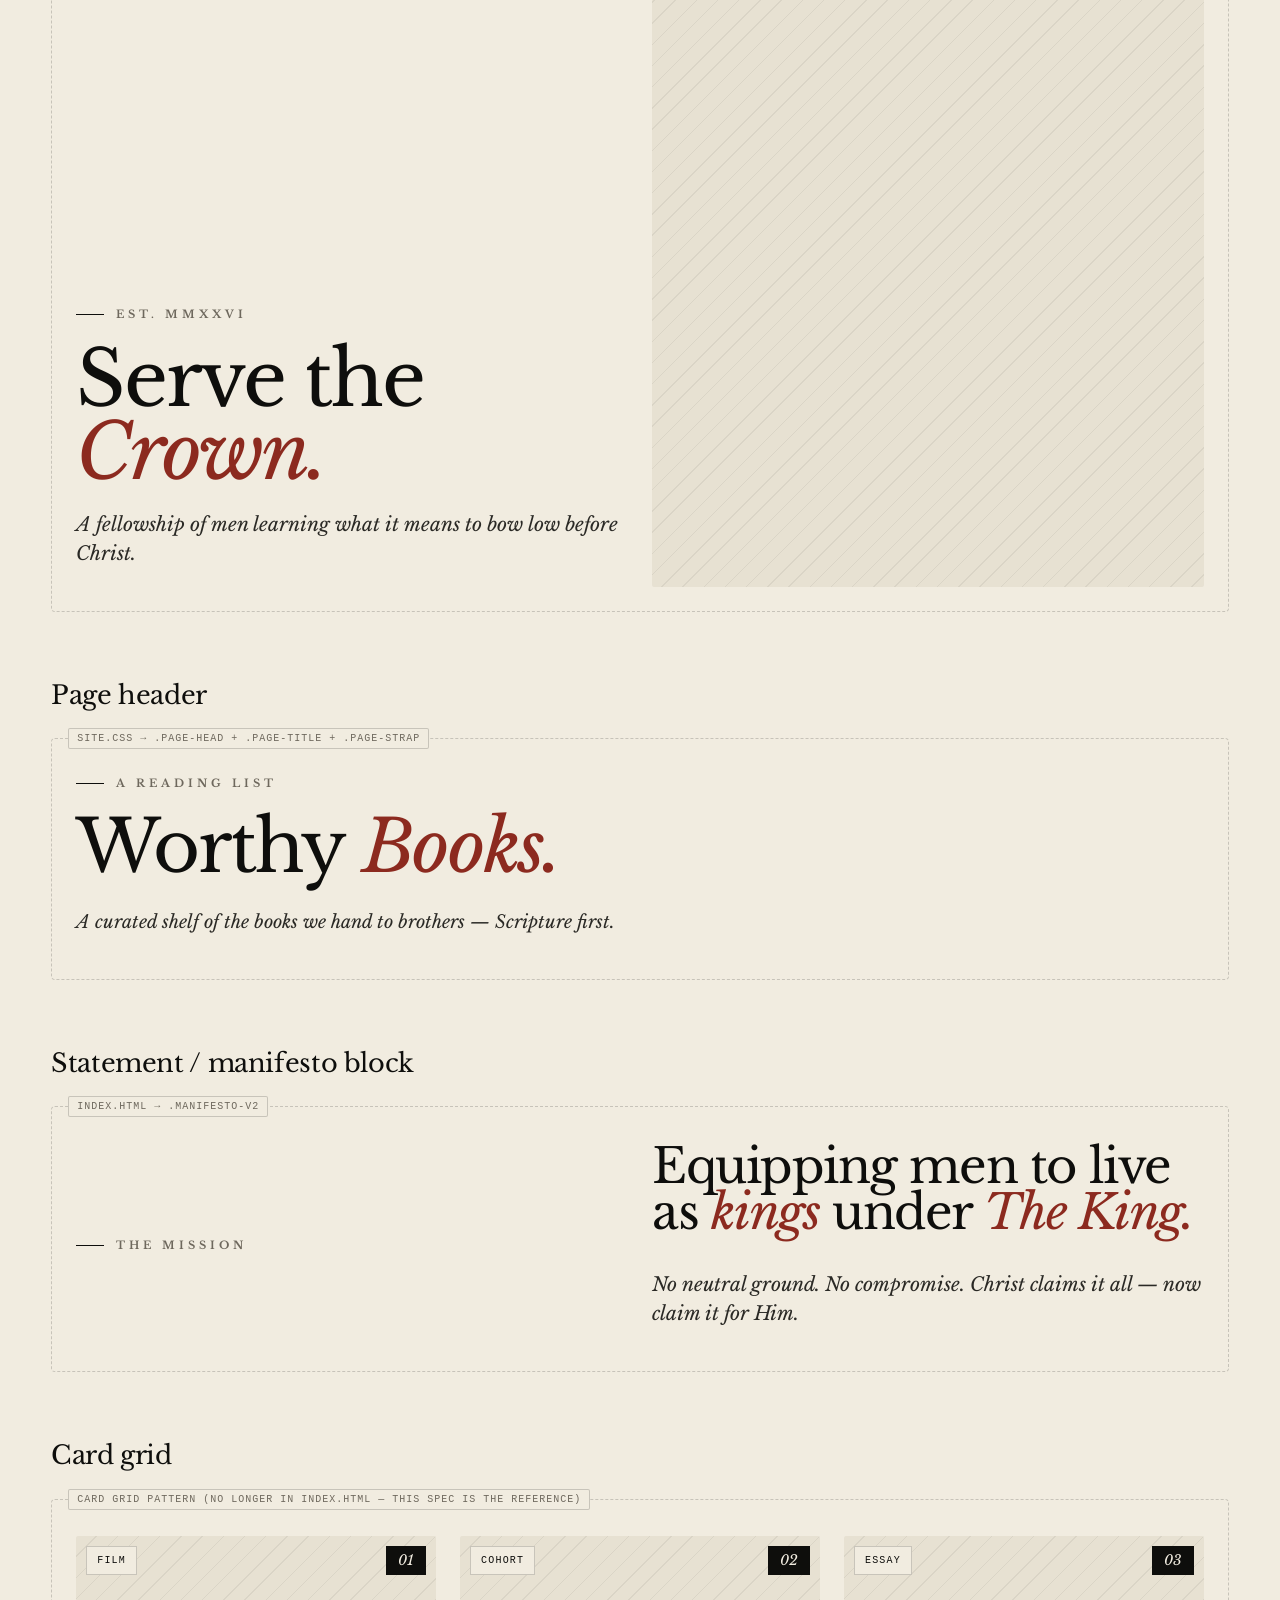
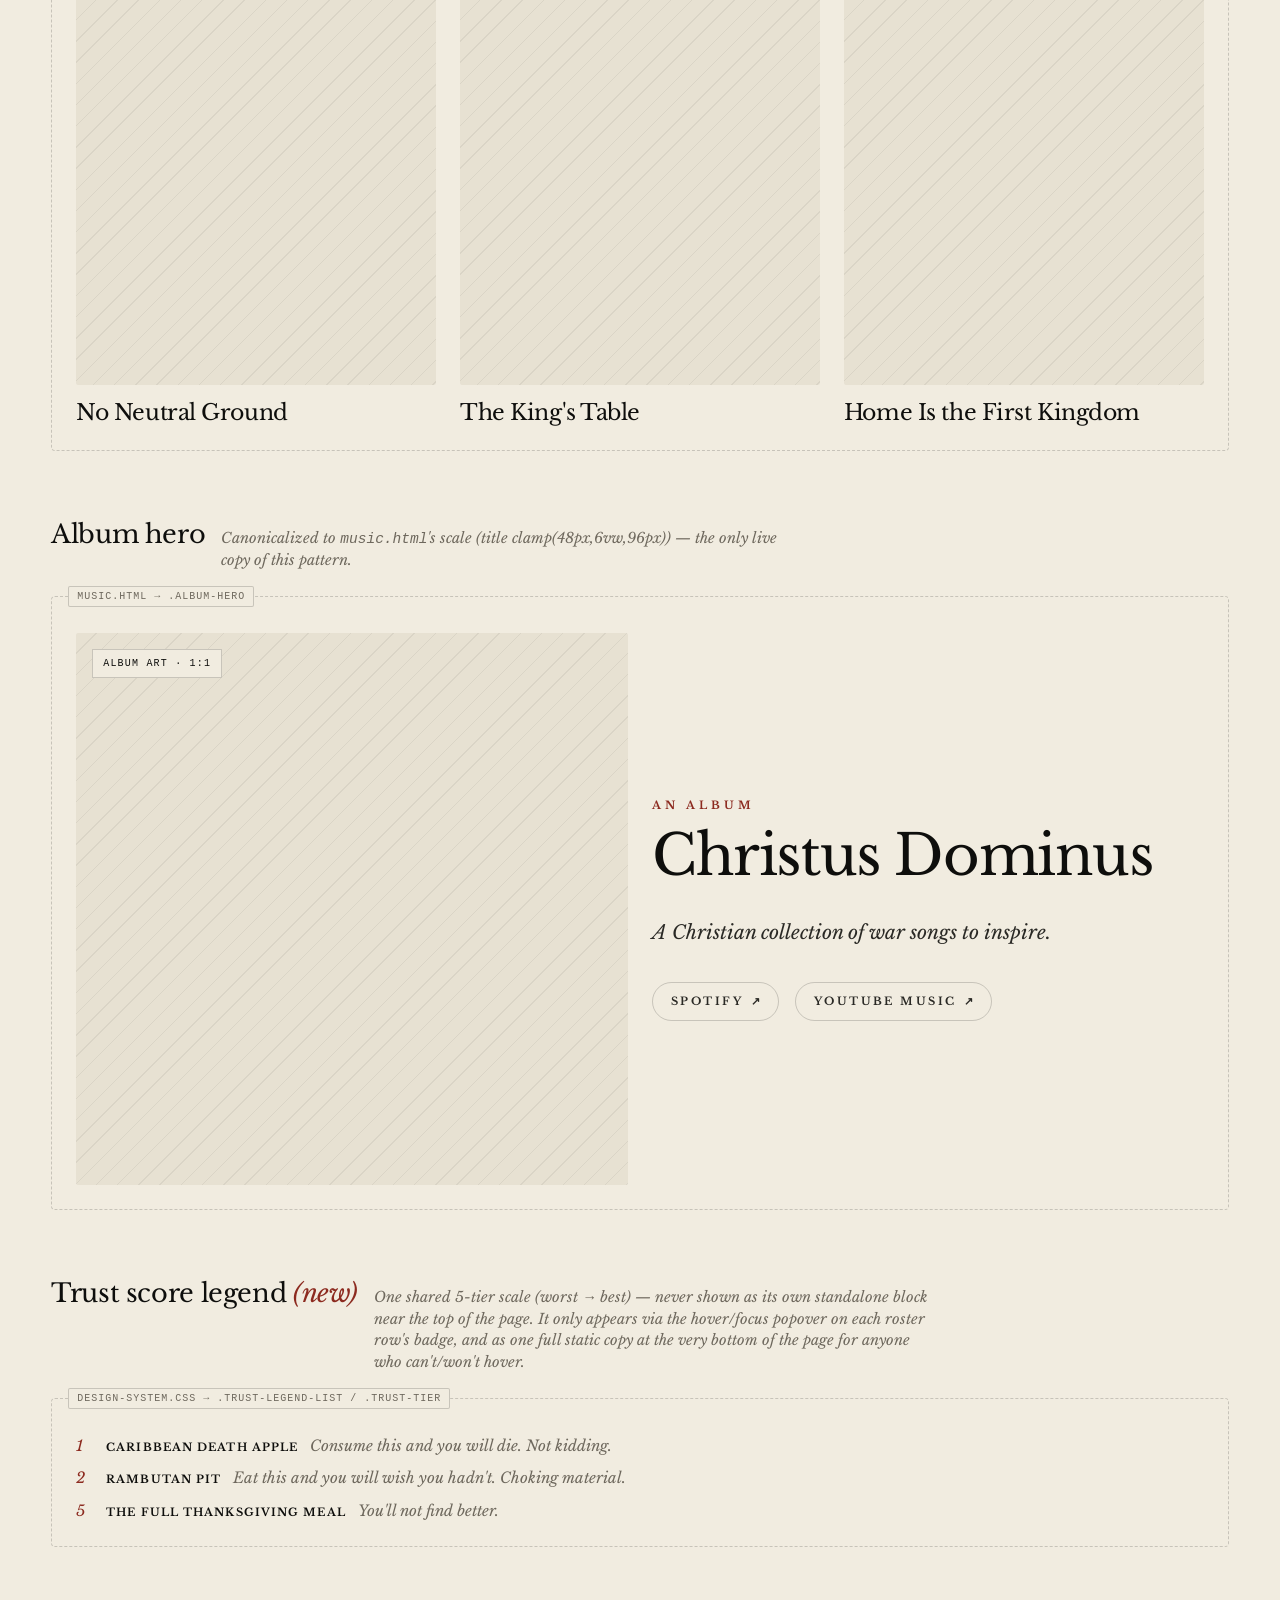
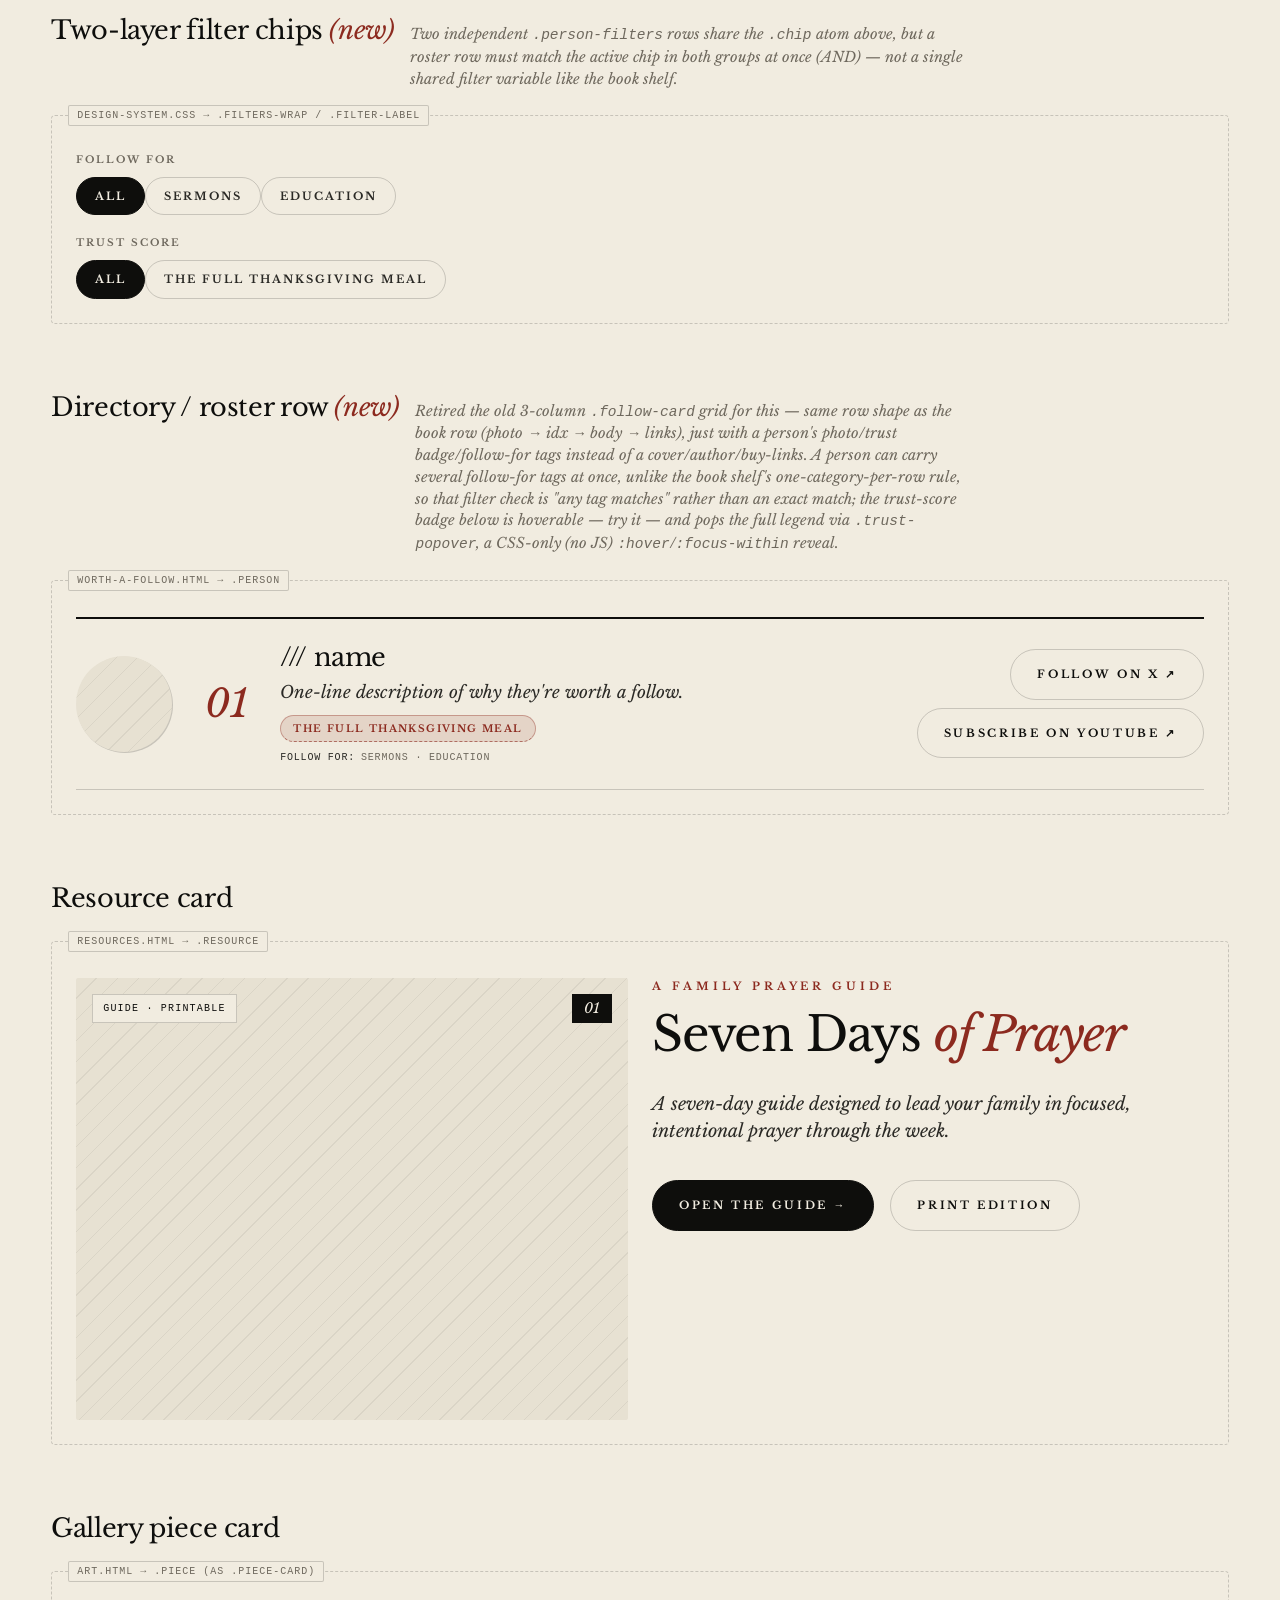
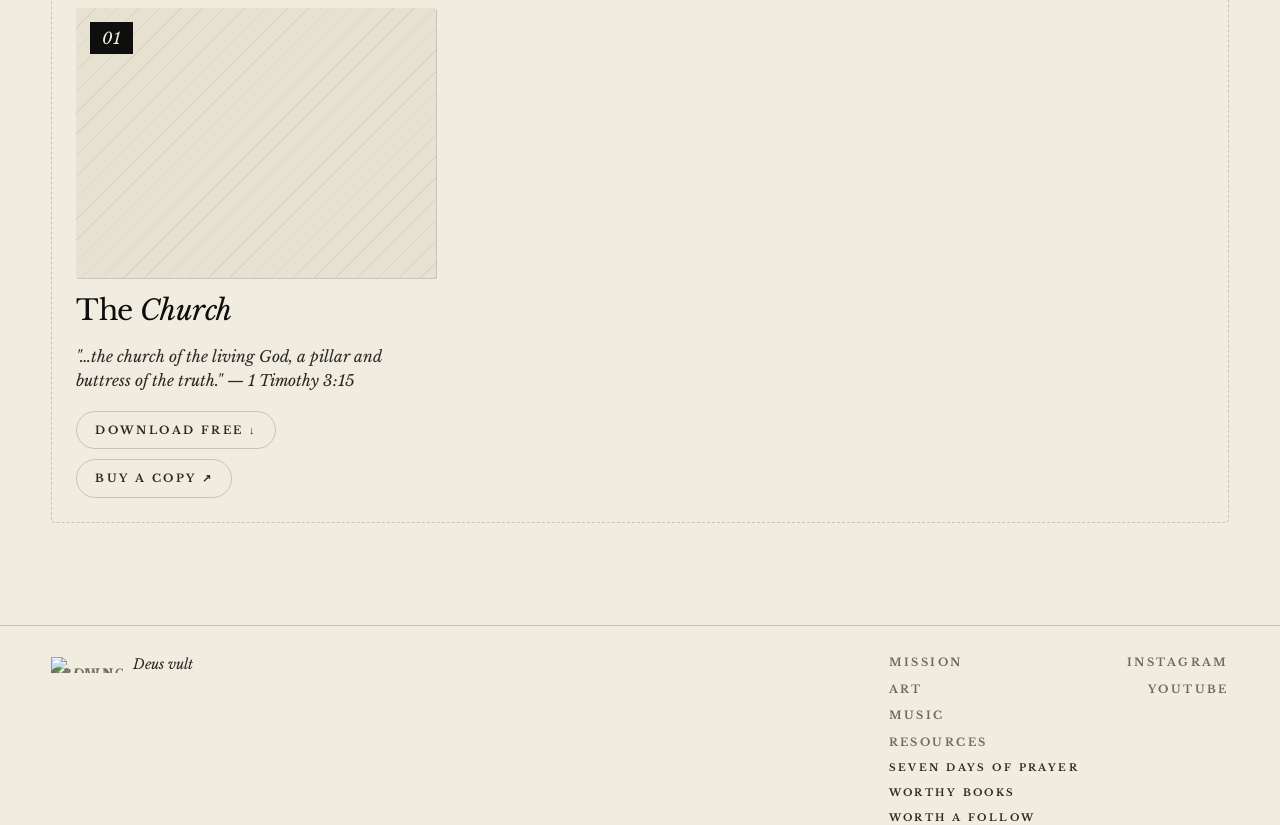
==== commit e4bb8738: "Rebuild Worth a Follow as a filterable roster with real people Replace the placeholder 3-column card" ====
--- a/design-system/index.html
+++ b/design-system/index.html
@@ -5,6 +5,10 @@
 <meta name="viewport" content="width=device-width, initial-scale=1" />
 <meta name="robots" content="noindex, nofollow" />
 <title>Design System — Crown &amp; Calling</title>
+<link rel="icon" href="../assets/favicon.ico" sizes="any">
+<link rel="icon" type="image/png" href="../assets/favicon-32x32.png" sizes="32x32">
+<link rel="icon" type="image/png" href="../assets/favicon-16x16.png" sizes="16x16">
+<link rel="apple-touch-icon" href="../assets/apple-touch-icon.png">
 <link rel="preconnect" href="https://fonts.googleapis.com">
 <link rel="preconnect" href="https://fonts.gstatic.com" crossorigin>
 <link href="https://fonts.googleapis.com/css2?family=Libre+Baskerville:ital,wght@0,400;0,700;1,400&display=swap" rel="stylesheet">
@@ -133,7 +137,7 @@
       </div>
       <div class="ds-type-table">
         <div class="ds-type-row">
-          <div class="ds-type-meta"><b>Display — Hero</b>clamp(56px, 9vw, 156px)<br>400 · -0.03em · 0.96</div>
+          <div class="ds-type-meta"><b>Display — Hero</b>clamp(39px, 6.3vw, 109px)<br>400 · -0.03em · 0.96</div>
           <div class="ds-type-specimen ds-t-display-hero">Serve the <em>Crown.</em></div>
         </div>
         <div class="ds-type-row">
@@ -258,7 +262,7 @@
           <a class="goto" href="#">Spotify <span class="arrow">↗</span></a>
         </div>
       </div>
-      <div class="ds-spec"><span class="ds-spec-tag">design-system.css → .chip (filter, worthy-books.html)</span>
+      <div class="ds-spec"><span class="ds-spec-tag">design-system.css → .chip (filter, worthy-books.html + worth-a-follow.html)</span>
         <div class="ds-row">
           <button class="chip is-active" type="button">All</button>
           <button class="chip" type="button">Scripture &amp; The Faith</button>
@@ -528,19 +532,67 @@
     </div>
 
     <div class="ds-group">
-      <div class="ds-group-head"><h3>Directory / profile card</h3></div>
-      <div class="ds-spec"><span class="ds-spec-tag">worth-a-follow.html → .follow (as .follow-card)</span>
-        <div class="ds-grid-3">
-          <article class="follow-card">
-            <div class="head">
-              <div class="avatar ds-hatch"></div>
-              <div>
-                <h4 class="name">/// name</h4>
-                <span class="handle">@handle</span>
-              </div>
+      <div class="ds-group-head">
+        <h3>Trust score legend <em>(new)</em></h3>
+        <p>One shared 5-tier scale (worst → best) — never shown as its own standalone block near the top of the page. It only appears via the hover/focus popover on each roster row's badge, and as one full static copy at the very bottom of the page for anyone who can't/won't hover.</p>
+      </div>
+      <div class="ds-spec"><span class="ds-spec-tag">design-system.css → .trust-legend-list / .trust-tier</span>
+        <ol class="trust-legend-list">
+          <li class="trust-tier"><span class="n">1</span><span class="name">Caribbean Death Apple</span><span class="desc">Consume this and you will die. Not kidding.</span></li>
+          <li class="trust-tier"><span class="n">2</span><span class="name">Rambutan Pit</span><span class="desc">Eat this and you will wish you hadn't. Choking material.</span></li>
+          <li class="trust-tier"><span class="n">5</span><span class="name">The Full Thanksgiving Meal</span><span class="desc">You'll not find better.</span></li>
+        </ol>
+      </div>
+    </div>
+
+    <div class="ds-group">
+      <div class="ds-group-head">
+        <h3>Two-layer filter chips <em>(new)</em></h3>
+        <p>Two independent <code>.person-filters</code> rows share the <code>.chip</code> atom above, but a roster row must match the active chip in <em>both</em> groups at once (AND) — not a single shared filter variable like the book shelf.</p>
+      </div>
+      <div class="ds-spec"><span class="ds-spec-tag">design-system.css → .filters-wrap / .filter-label</span>
+        <div class="filters-wrap">
+          <div class="filter-group">
+            <div class="filter-label">Follow For</div>
+            <div class="person-filters"><button class="chip is-active" type="button">All</button><button class="chip" type="button">Sermons</button><button class="chip" type="button">Education</button></div>
+          </div>
+          <div class="filter-group">
+            <div class="filter-label">Trust Score</div>
+            <div class="person-filters"><button class="chip is-active" type="button">All</button><button class="chip" type="button">The Full Thanksgiving Meal</button></div>
+          </div>
+        </div>
+      </div>
+    </div>
+
+    <div class="ds-group">
+      <div class="ds-group-head">
+        <h3>Directory / roster row <em>(new)</em></h3>
+        <p>Retired the old 3-column <code>.follow-card</code> grid for this — same row shape as the book row (photo → idx → body → links), just with a person's photo/trust badge/follow-for tags instead of a cover/author/buy-links. A person can carry several follow-for tags at once, unlike the book shelf's one-category-per-row rule, so that filter check is "any tag matches" rather than an exact match; the trust-score badge below is hoverable — try it — and pops the full legend via <code>.trust-popover</code>, a CSS-only (no JS) <code>:hover</code>/<code>:focus-within</code> reveal.</p>
+      </div>
+      <div class="ds-spec"><span class="ds-spec-tag">worth-a-follow.html → .person</span>
+        <div style="border-top: 2px solid var(--ink);">
+          <article class="person">
+            <div class="person-photo ds-hatch"></div>
+            <div class="idx">01</div>
+            <div class="body">
+              <h4 class="name">/// name</h4>
+              <p class="desc">One-line description of why they're worth a follow.</p>
+              <span class="badge-wrap">
+                <button type="button" class="person-badge" aria-describedby="ds-trust-popover">The Full Thanksgiving Meal</button>
+                <div class="trust-popover" id="ds-trust-popover" role="tooltip">
+                  <ol class="trust-legend-list">
+                    <li class="trust-tier"><span class="n">1</span><span class="name">Caribbean Death Apple</span><span class="desc">Consume this and you will die. Not kidding.</span></li>
+                    <li class="trust-tier"><span class="n">2</span><span class="name">Rambutan Pit</span><span class="desc">Eat this and you will wish you hadn't. Choking material.</span></li>
+                    <li class="trust-tier"><span class="n">5</span><span class="name">The Full Thanksgiving Meal</span><span class="desc">You'll not find better.</span></li>
+                  </ol>
+                </div>
+              </span>
+              <div class="person-tags"><span class="tag-label">Follow for:</span><span class="tag">Sermons</span><span class="tag">Education</span></div>
             </div>
-            <p class="blurb">One-line description of why they're worth a follow.</p>
-            <div class="foot"><span class="tag">Pastor</span><span>Follow ↗</span></div>
+            <div class="person-links">
+              <a class="btn-ghost" href="#">Follow on X ↗</a>
+              <a class="btn-ghost" href="#">Subscribe on YouTube ↗</a>
+            </div>
           </article>
         </div>
       </div>
--- a/site.css
+++ b/site.css
@@ -263,7 +263,7 @@
 }
 .page-title {
   font-family: var(--display);
-  font-size: clamp(56px, 9vw, 156px);
+  font-size: clamp(39px, 6.3vw, 109px);
   line-height: 0.96;
   letter-spacing: -0.03em;
   margin: 0;
--- a/design-system/design-system.css
+++ b/design-system/design-system.css
@@ -115,7 +115,7 @@
 }
 .ds-type-specimen { color: var(--ink); overflow-wrap: anywhere; }
 
-.ds-t-display-hero { font-family: var(--display); font-size: clamp(56px, 9vw, 156px); line-height: 0.96; letter-spacing: -0.03em; font-weight: 400; }
+.ds-t-display-hero { font-family: var(--display); font-size: clamp(39px, 6.3vw, 109px); line-height: 0.96; letter-spacing: -0.03em; font-weight: 400; }
 .ds-t-display-section { font-family: var(--display); font-size: clamp(40px, 5.5vw, 80px); line-height: 0.96; letter-spacing: -0.025em; font-weight: 400; }
 .ds-t-heading-sub { font-family: var(--display); font-size: clamp(26px, 2.4vw, 36px); line-height: 1.0; letter-spacing: -0.02em; font-weight: 400; }
 .ds-t-heading-card { font-family: var(--display); font-size: clamp(22px, 2vw, 30px); line-height: 1.1; letter-spacing: -0.02em; font-weight: 400; }
@@ -327,32 +327,78 @@
   .list-row .meta { grid-column: 2; text-align: left; }
 }
 
-/* ---------- Follow / directory card ---------- */
-.follow-card {
-  display: flex; flex-direction: column;
-  gap: 16px;
-  padding: 22px;
-  border: 1px solid var(--rule);
-  border-radius: 2px;
-  background: color-mix(in oklab, var(--paper) 96%, var(--ink));
-  transition: transform .2s ease, border-color .2s ease;
-}
-.follow-card:hover { transform: translateY(-2px); border-color: var(--ink); }
-.follow-card .head { display: flex; align-items: center; gap: 14px; }
-.follow-card .avatar {
-  position: relative; width: 56px; height: 56px; flex-shrink: 0;
-  border-radius: 999px; overflow: hidden; border: 1px solid var(--rule);
-}
-.follow-card .name { font-family: var(--display); font-size: 20px; letter-spacing: -0.01em; margin: 0; }
-.follow-card .handle { font-family: ui-monospace, SFMono-Regular, Menlo, monospace; font-size: 11px; letter-spacing: 0.08em; color: var(--muted); }
-.follow-card .blurb { margin: 0; font-family: var(--serif); font-style: italic; font-size: 14.5px; line-height: 1.5; color: var(--ink-2); }
-.follow-card .foot {
-  display: flex; align-items: center; justify-content: space-between;
-  margin-top: auto; padding-top: 14px; border-top: 1px solid var(--rule);
-  font-family: var(--sans); font-size: 10px; letter-spacing: 0.22em;
-  text-transform: uppercase; color: var(--muted); font-weight: 700;
-}
-.follow-card .tag { font-family: ui-monospace, SFMono-Regular, Menlo, monospace; font-size: 10px; letter-spacing: 0.08em; color: var(--accent); text-transform: uppercase; }
+/* ---------- Directory / roster row (worth-a-follow.html → .person) ----------
+   Retired the old 3-column .follow-card grid for this — same row shape as
+   .book (photo → idx → body → links), just with a person's photo/badge/tags
+   instead of a book cover/author/buy-links. Not a literal .list-row adoption,
+   same precedent as .book: its own richer class, parallel shape. */
+.person {
+  display: grid;
+  grid-template-columns: 96px 60px 1fr auto;
+  align-items: center;
+  gap: 24px;
+  padding: 24px 0;
+  border-bottom: 1px solid var(--rule);
+  transition: padding-left .2s ease;
+}
+.person:hover { padding-left: 8px; }
+.person-photo {
+  position: relative; aspect-ratio: 1/1;
+  background: var(--paper-2); overflow: hidden;
+  border-radius: 50%; box-shadow: 1px 1px 0 var(--rule);
+}
+.person .idx { font-family: var(--display); font-style: italic; font-size: clamp(28px, 3vw, 40px); color: var(--accent); text-align: center; }
+.person .body { display: flex; flex-direction: column; gap: 8px; min-width: 0; }
+.person .name { font-family: var(--display); font-size: clamp(22px, 2vw, 30px); line-height: 1.15; letter-spacing: -0.015em; font-weight: 400; margin: 0; }
+.person .desc { margin: 0; font-family: var(--serif); font-style: italic; font-size: 17px; line-height: 1.5; color: var(--ink-2); max-width: 60ch; }
+.badge-wrap { position: relative; display: inline-block; width: fit-content; }
+.person-badge {
+  display: inline-flex; align-items: center; width: fit-content;
+  padding: 5px 12px; border-radius: 999px;
+  background: color-mix(in oklab, var(--accent) 12%, transparent);
+  border: 1px solid color-mix(in oklab, var(--accent) 35%, transparent);
+  border-bottom: 1px dashed color-mix(in oklab, var(--accent) 60%, transparent);
+  color: var(--accent);
+  font-family: var(--sans); font-size: 10px; letter-spacing: 0.14em;
+  text-transform: uppercase; font-weight: 700;
+  cursor: help;
+}
+/* Hover/focus popover — CSS-only (no JS), holds a copy of the full .trust-legend-list */
+.trust-popover {
+  position: absolute; top: calc(100% + 10px); left: 0;
+  width: min(320px, 80vw); padding: 16px 18px;
+  background: var(--paper); border: 1px solid var(--rule); border-radius: 4px;
+  box-shadow: 3px 3px 0 var(--rule);
+  opacity: 0; visibility: hidden; transform: translateY(-4px);
+  transition: opacity .15s ease, transform .15s ease, visibility .15s;
+  pointer-events: none; z-index: 20;
+}
+.badge-wrap:hover .trust-popover,
+.badge-wrap:focus-within .trust-popover { opacity: 1; visibility: visible; transform: translateY(0); pointer-events: auto; }
+.trust-popover .trust-legend-list { gap: 8px; }
+.trust-popover .trust-tier { gap: 8px; }
+.trust-popover .desc { font-size: 13.5px; }
+.person-tags { font-family: ui-monospace, SFMono-Regular, Menlo, monospace; font-size: 10px; letter-spacing: 0.08em; text-transform: uppercase; color: var(--muted); }
+.person-tags .tag-label { color: var(--ink-2); margin-right: 6px; }
+.person-tags span.tag:not(:last-child)::after { content: " · "; }
+.person-links { display: flex; flex-direction: column; align-items: flex-end; gap: 8px; }
+
+/* ---------- Two-layer filter chips (worth-a-follow.html → .filters-wrap) ----------
+   Two independent .person-filters rows (Follow For / Trust Score), each its own
+   .filter-group — a person must match the active chip in BOTH groups (AND). */
+.filters-wrap { display: flex; flex-direction: column; gap: 20px; }
+.filter-label { font-family: var(--sans); font-size: 10px; letter-spacing: 0.2em; text-transform: uppercase; font-weight: 700; color: var(--muted); margin-bottom: 10px; }
+
+/* ---------- Trust score legend (worth-a-follow.html → .trust-legend) ----------
+   One shared 5-tier scale. Never shown as a standalone block near the top —
+   only via the .trust-popover on each .person-badge (hover/focus) and as one
+   full static copy (.trust-legend) at the bottom of the page, right before
+   the footer, for anyone who can't/won't hover. */
+.trust-legend-list { display: flex; flex-direction: column; gap: 10px; margin: 0; padding: 0; list-style: none; }
+.trust-tier { display: flex; align-items: baseline; gap: 12px; flex-wrap: wrap; }
+.trust-tier .n { font-family: var(--display); font-style: italic; font-size: 15px; color: var(--accent); width: 18px; flex-shrink: 0; }
+.trust-tier .name { font-family: var(--sans); font-size: 11px; letter-spacing: 0.1em; text-transform: uppercase; font-weight: 700; color: var(--ink); flex-shrink: 0; }
+.trust-tier .desc { font-family: var(--serif); font-style: italic; font-size: 15px; color: var(--muted); }
 
 /* ---------- Gallery piece card ---------- */
 .piece-card { display: flex; flex-direction: column; gap: 18px; }
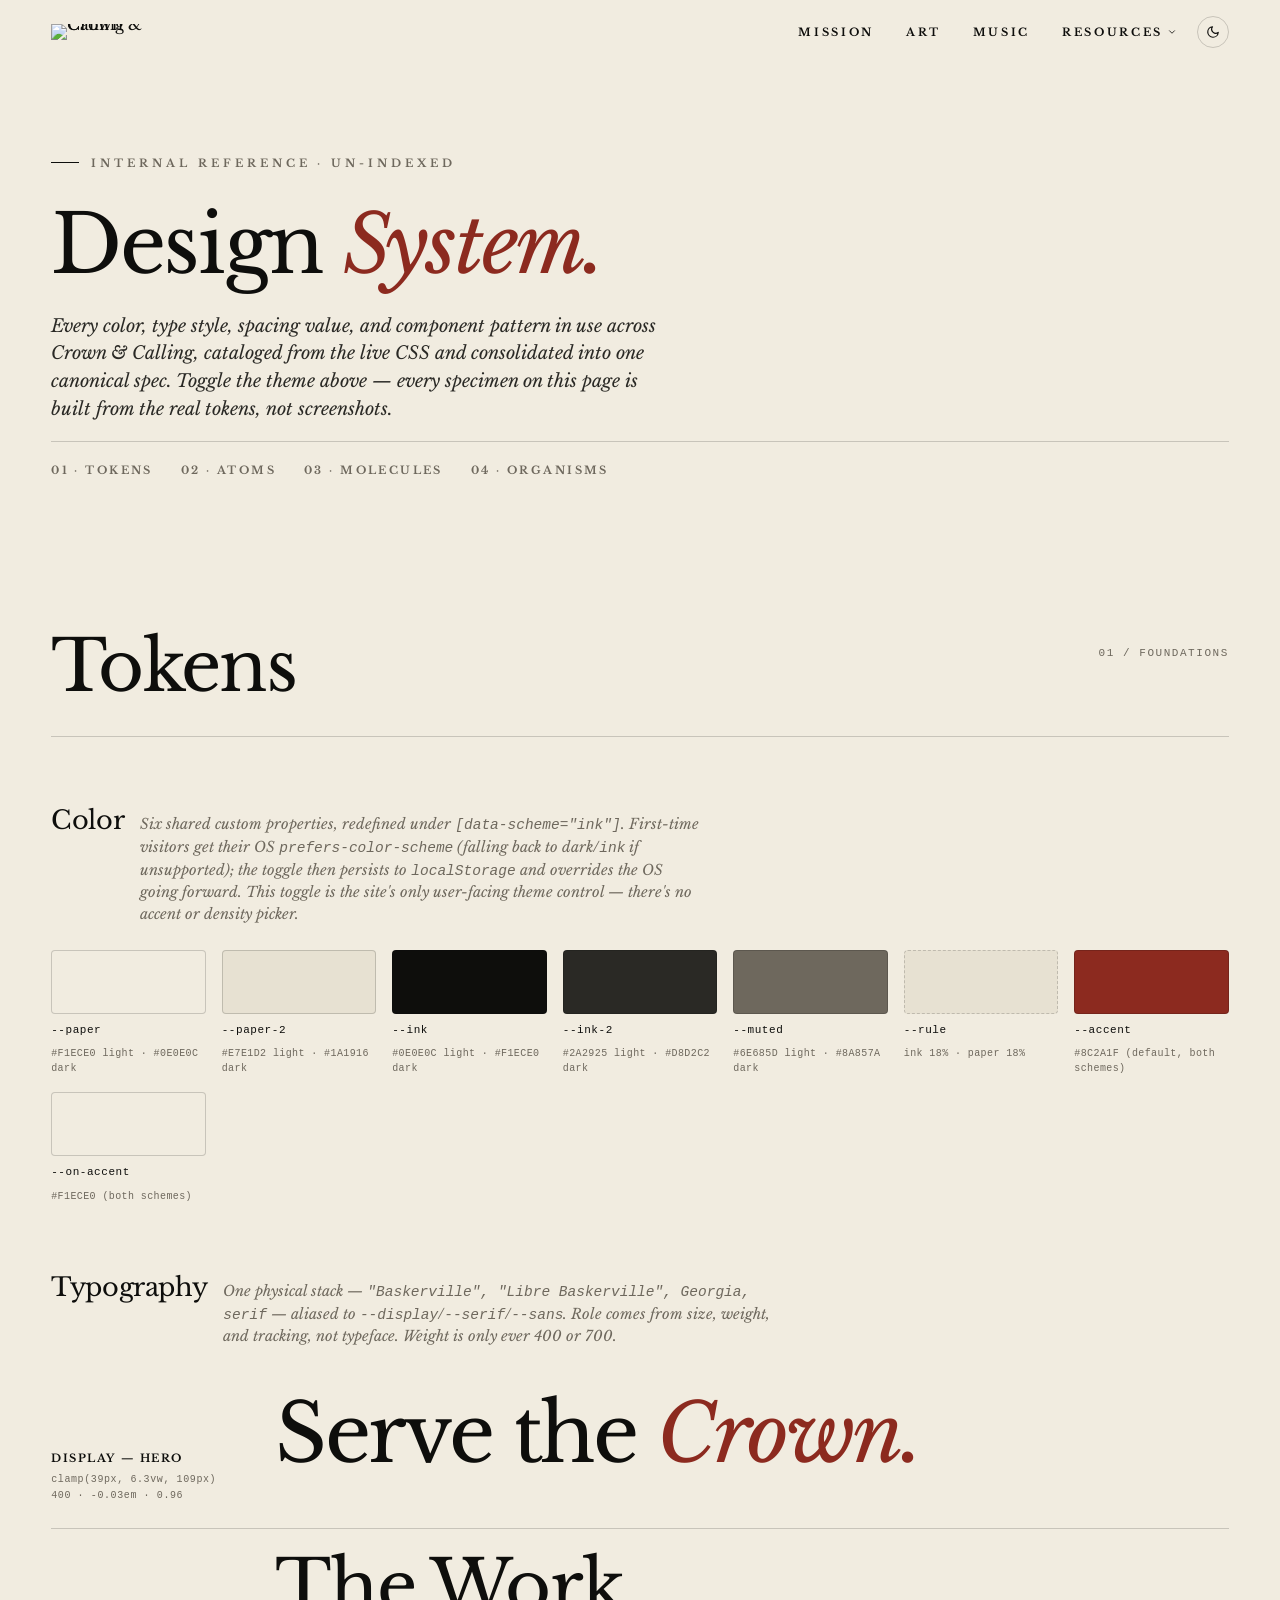
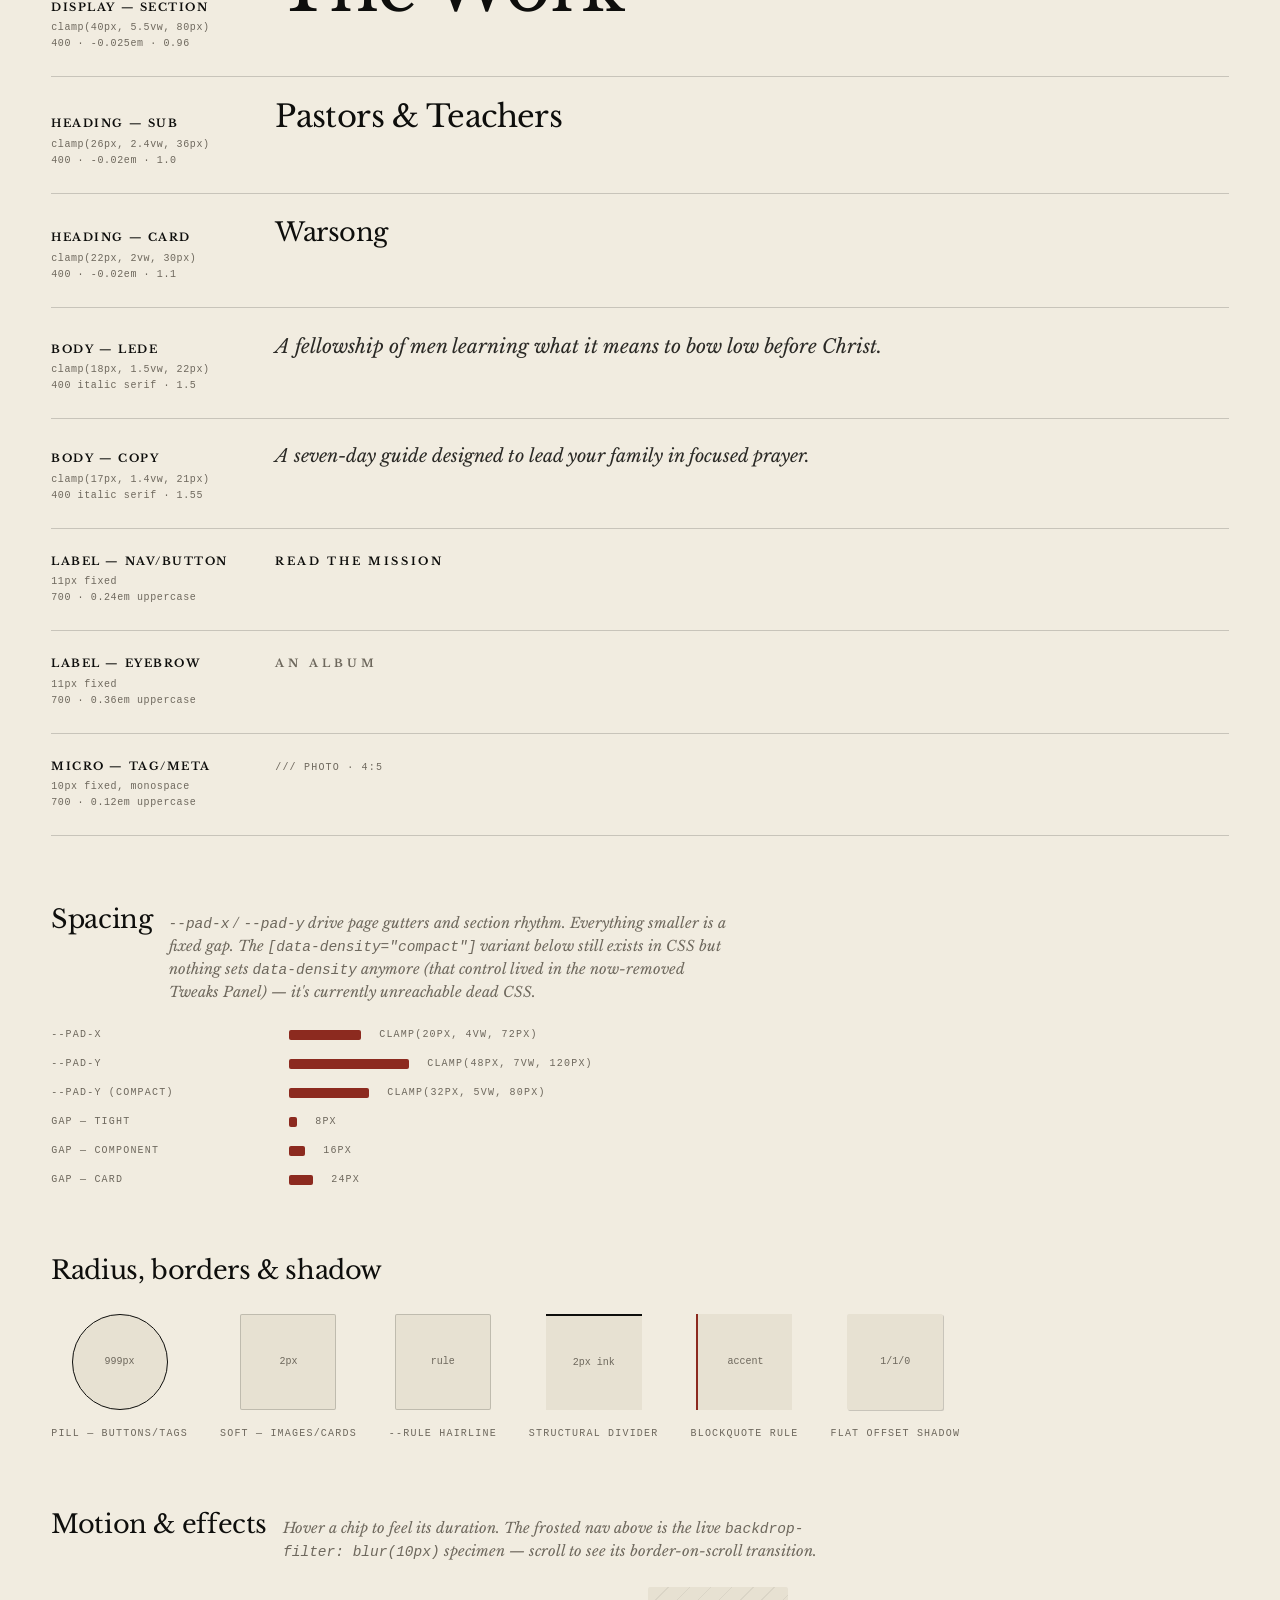
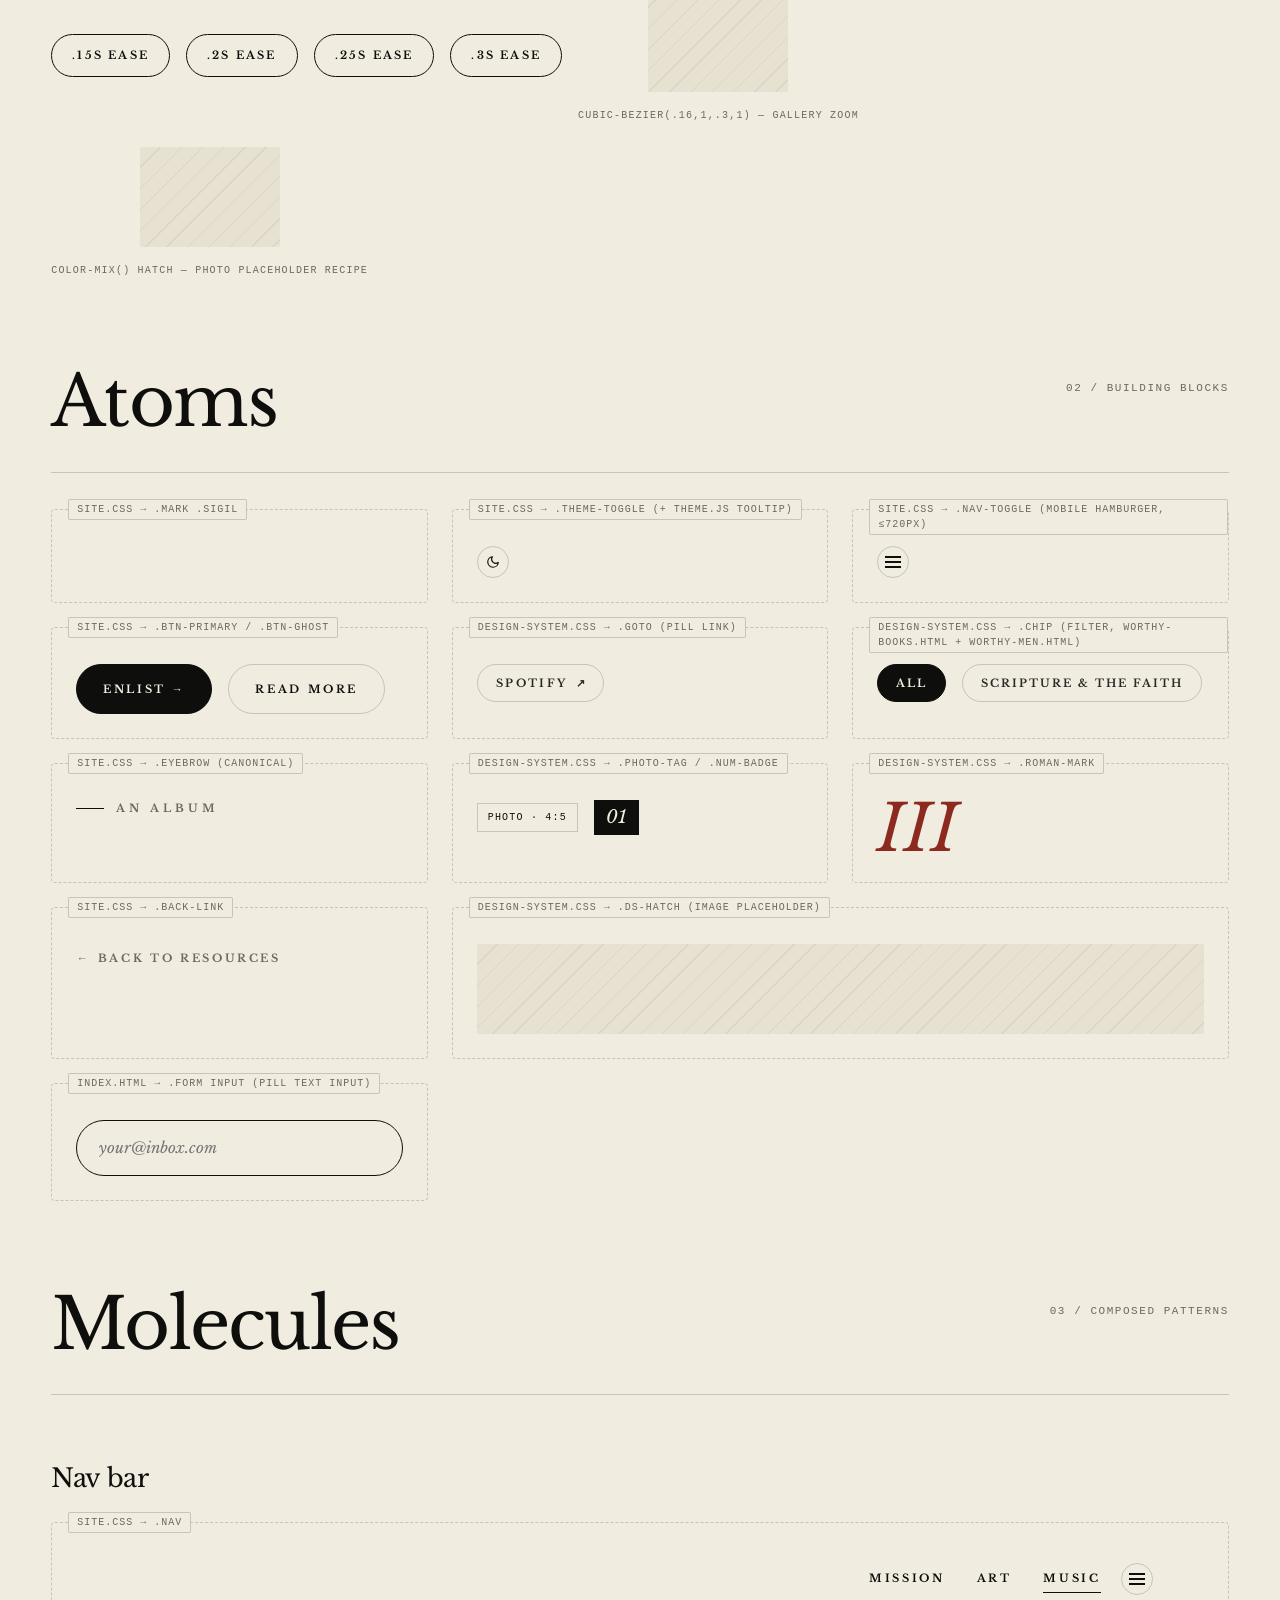
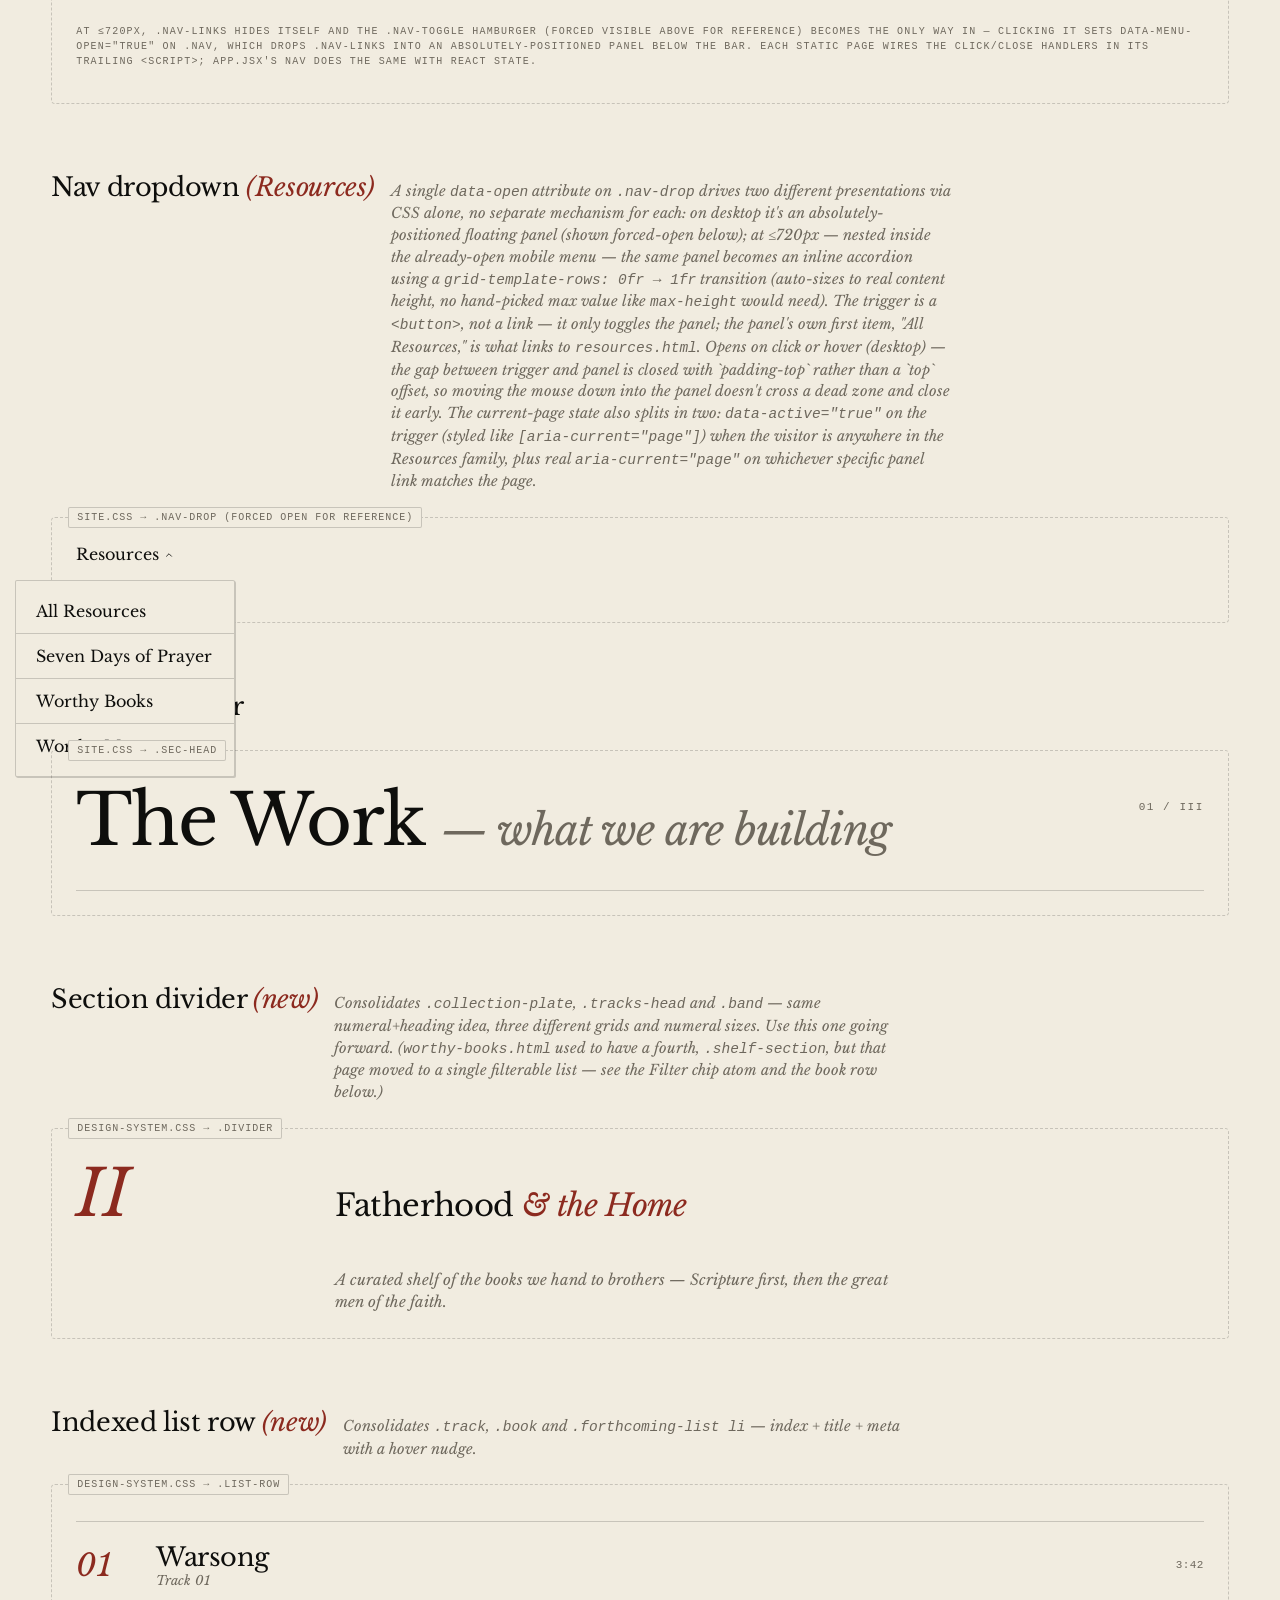
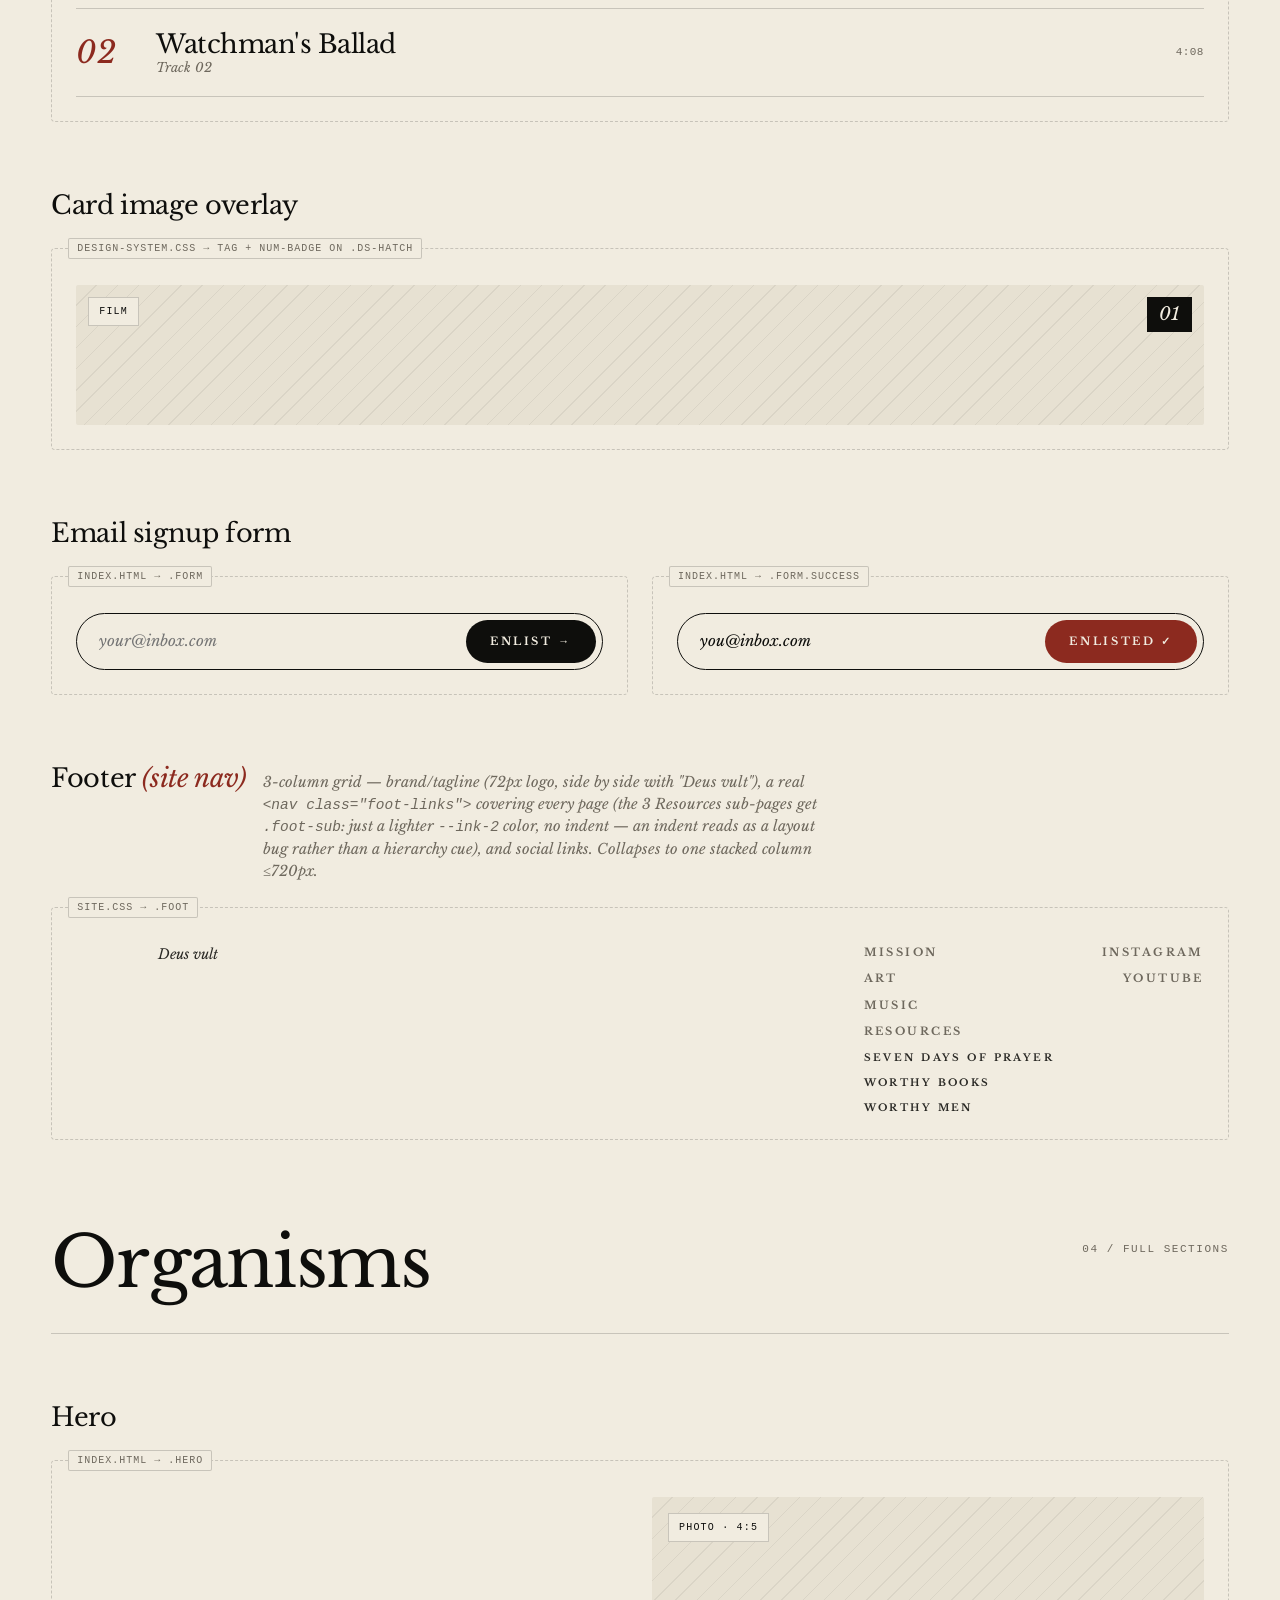
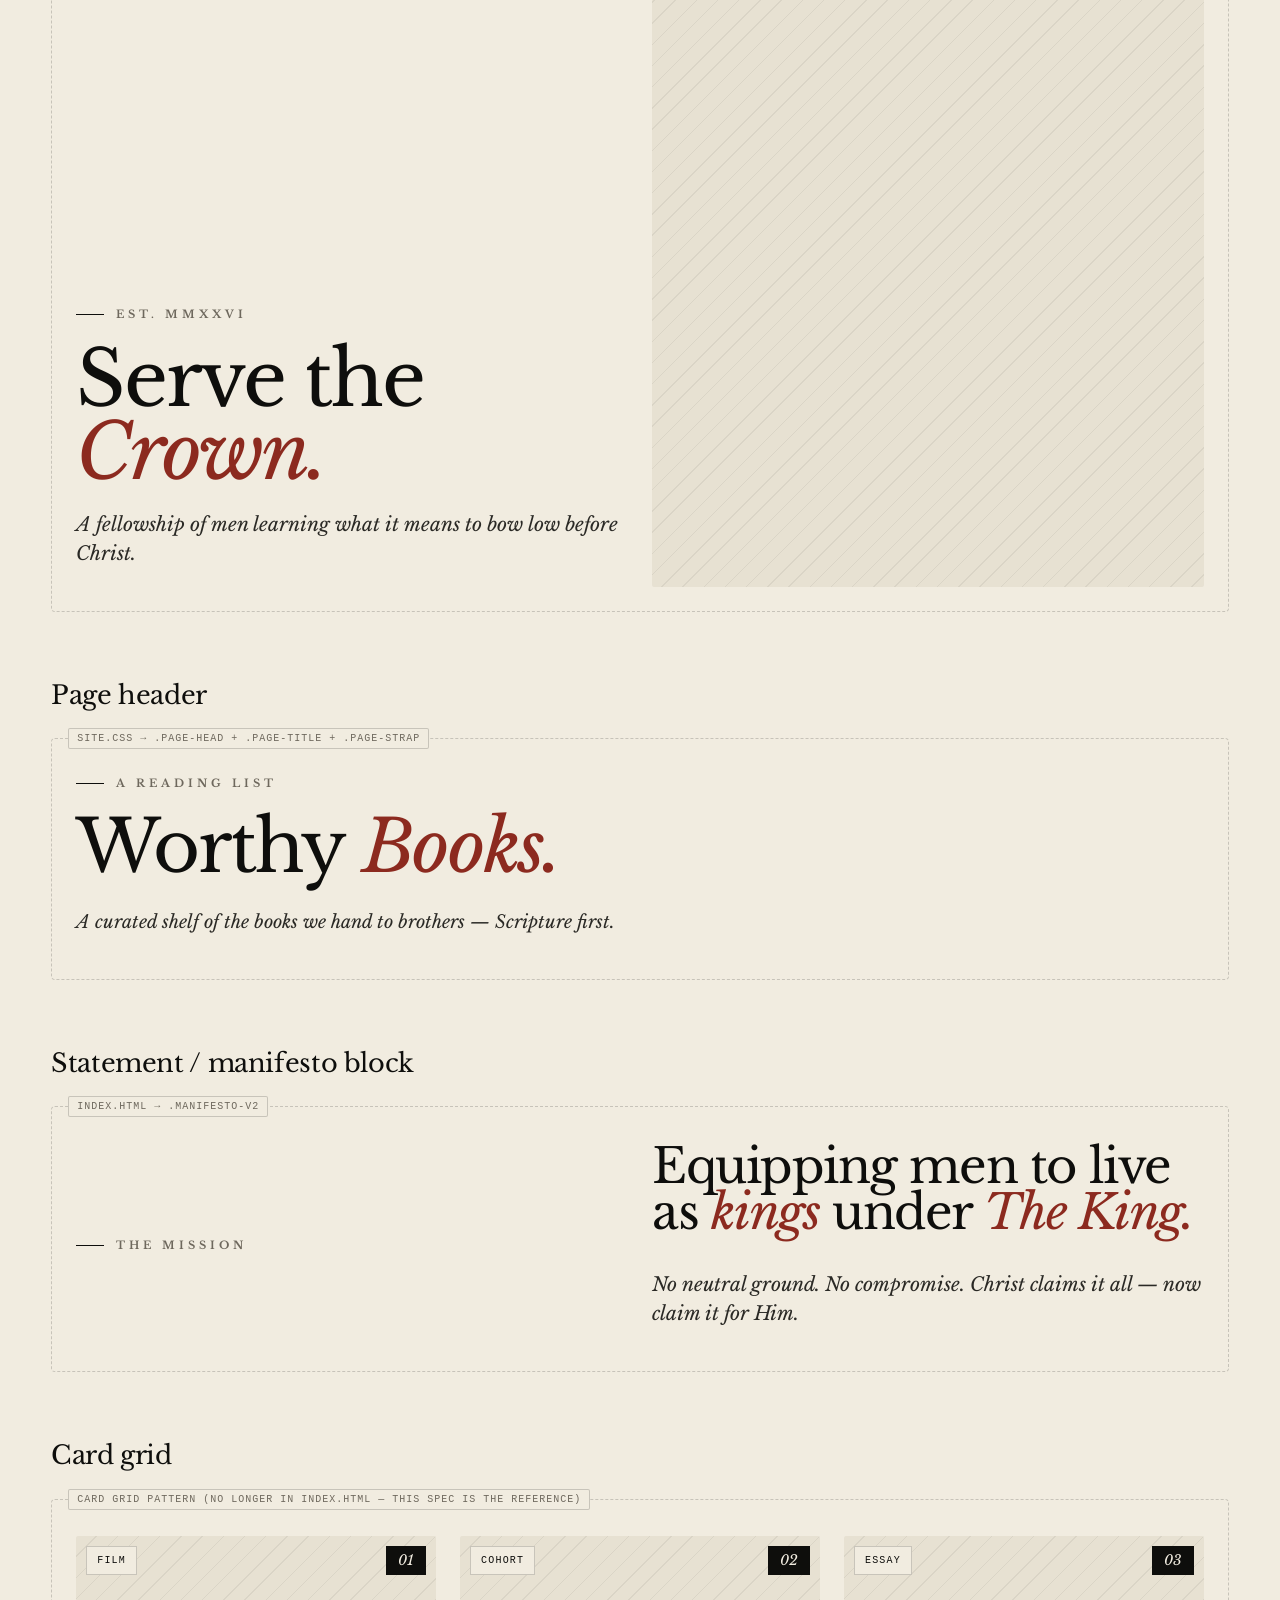
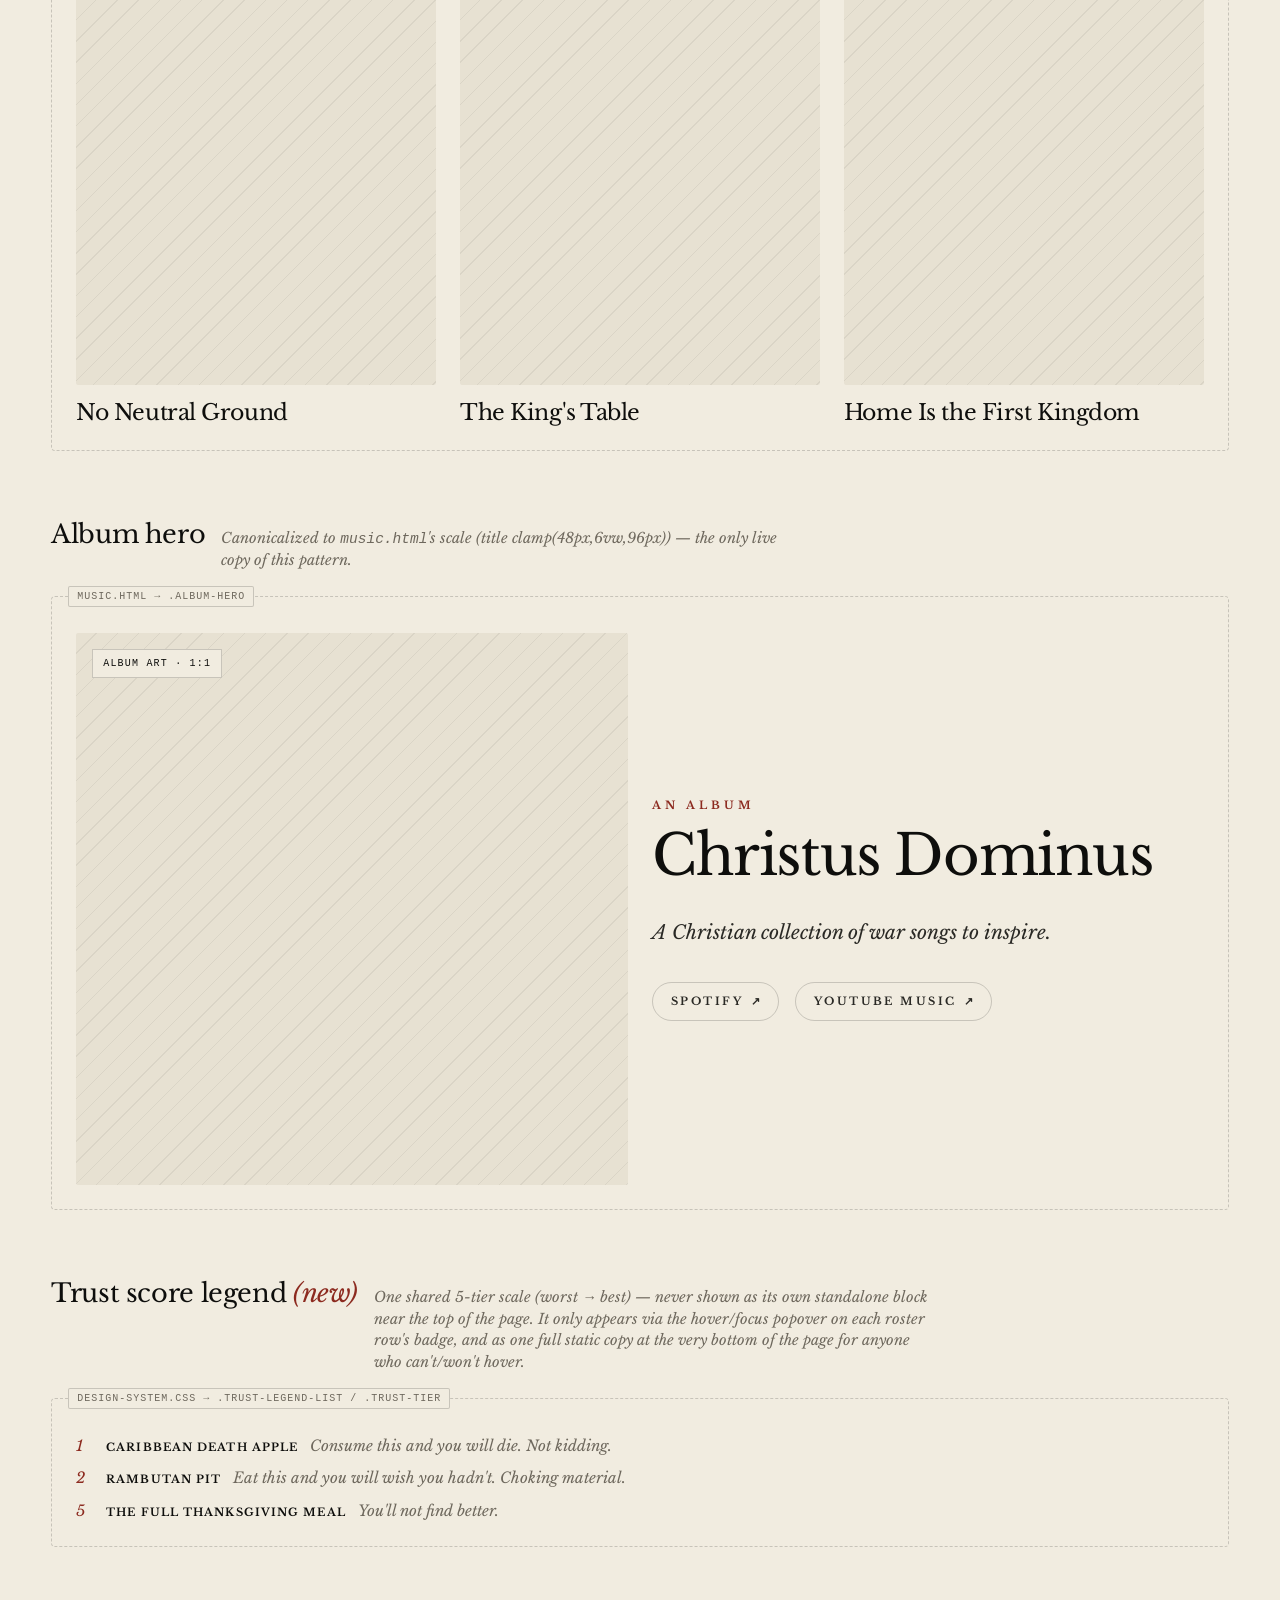
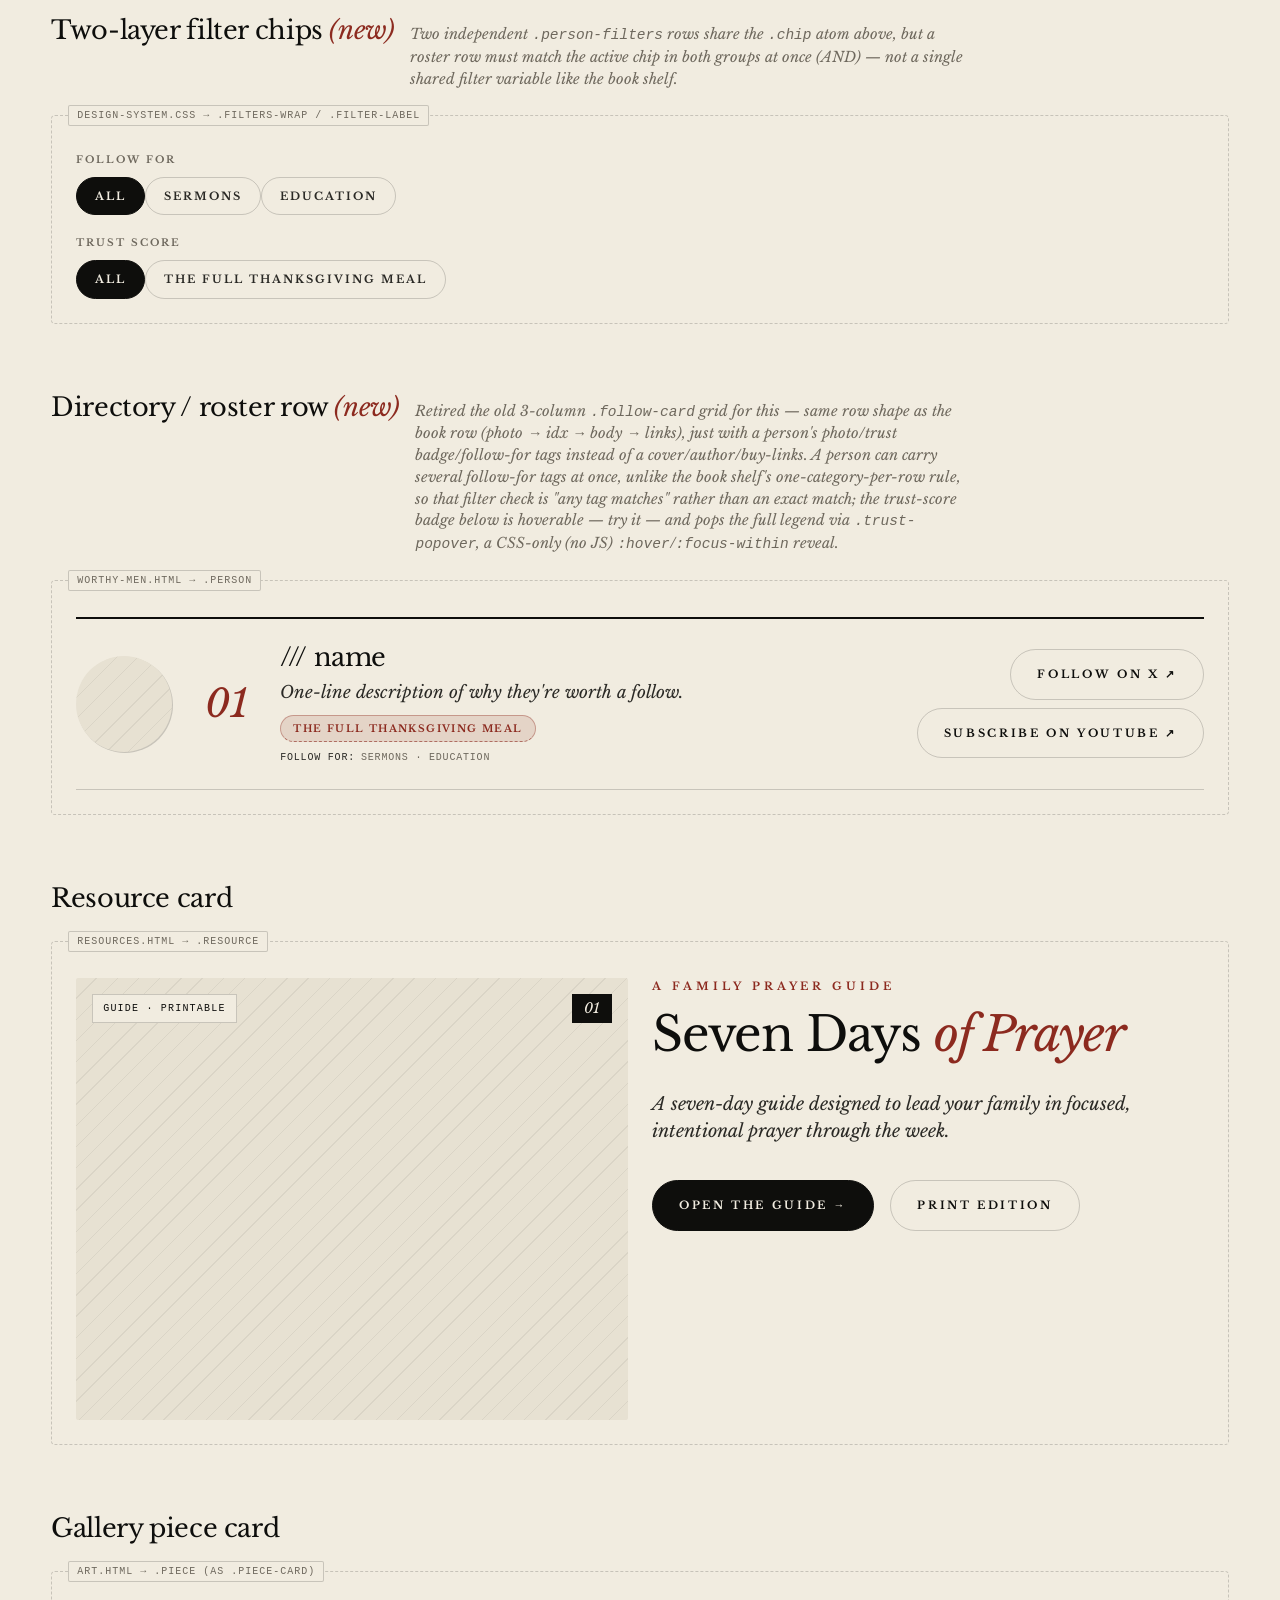
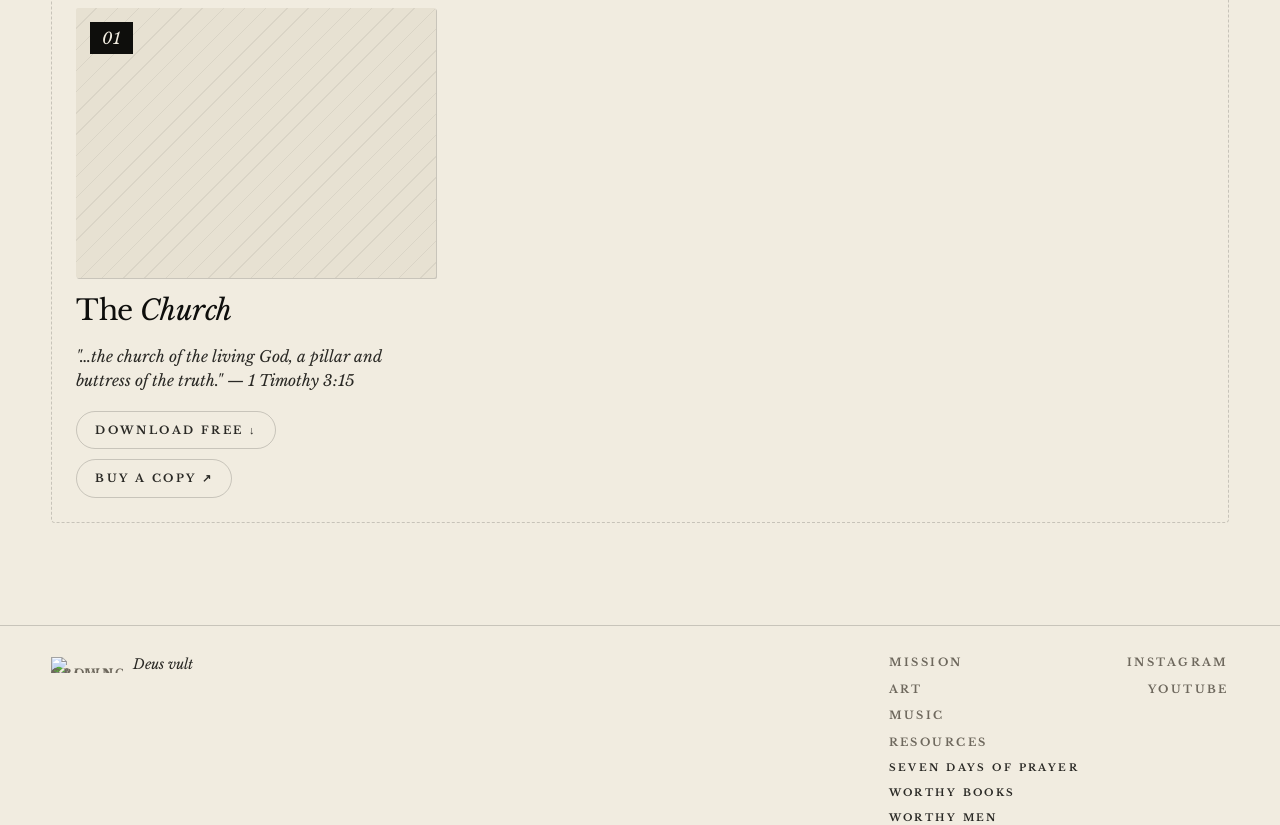
==== commit a90161af: "Rename Worth a Follow to Worthy Men Renames worth-a-follow.html to worthy-men.html and updates every" ====
--- a/design-system/index.html
+++ b/design-system/index.html
@@ -40,7 +40,7 @@
             <a href="../resources.html">All Resources</a>
             <a href="../family-prayer.html">Seven Days of Prayer</a>
             <a href="../worthy-books.html">Worthy Books</a>
-            <a href="../worth-a-follow.html">Worth a Follow</a>
+            <a href="../worthy-men.html">Worthy Men</a>
           </div>
         </div>
       </div>
@@ -262,7 +262,7 @@
           <a class="goto" href="#">Spotify <span class="arrow">↗</span></a>
         </div>
       </div>
-      <div class="ds-spec"><span class="ds-spec-tag">design-system.css → .chip (filter, worthy-books.html + worth-a-follow.html)</span>
+      <div class="ds-spec"><span class="ds-spec-tag">design-system.css → .chip (filter, worthy-books.html + worthy-men.html)</span>
         <div class="ds-row">
           <button class="chip is-active" type="button">All</button>
           <button class="chip" type="button">Scripture &amp; The Faith</button>
@@ -339,7 +339,7 @@
               <a href="#" aria-current="page">All Resources</a>
               <a href="#">Seven Days of Prayer</a>
               <a href="#">Worthy Books</a>
-              <a href="#">Worth a Follow</a>
+              <a href="#">Worthy Men</a>
             </div>
           </div>
         </div>
@@ -437,7 +437,7 @@
             <a href="#">Resources</a>
             <a href="#" class="foot-sub">Seven Days of Prayer</a>
             <a href="#" class="foot-sub">Worthy Books</a>
-            <a href="#" class="foot-sub">Worth a Follow</a>
+            <a href="#" class="foot-sub">Worthy Men</a>
           </nav>
           <div class="foot-social">
             <a href="#">Instagram</a>
@@ -569,7 +569,7 @@
         <h3>Directory / roster row <em>(new)</em></h3>
         <p>Retired the old 3-column <code>.follow-card</code> grid for this — same row shape as the book row (photo → idx → body → links), just with a person's photo/trust badge/follow-for tags instead of a cover/author/buy-links. A person can carry several follow-for tags at once, unlike the book shelf's one-category-per-row rule, so that filter check is "any tag matches" rather than an exact match; the trust-score badge below is hoverable — try it — and pops the full legend via <code>.trust-popover</code>, a CSS-only (no JS) <code>:hover</code>/<code>:focus-within</code> reveal.</p>
       </div>
-      <div class="ds-spec"><span class="ds-spec-tag">worth-a-follow.html → .person</span>
+      <div class="ds-spec"><span class="ds-spec-tag">worthy-men.html → .person</span>
         <div style="border-top: 2px solid var(--ink);">
           <article class="person">
             <div class="person-photo ds-hatch"></div>
@@ -652,7 +652,7 @@
     <a href="../resources.html">Resources</a>
     <a href="../family-prayer.html" class="foot-sub">Seven Days of Prayer</a>
     <a href="../worthy-books.html" class="foot-sub">Worthy Books</a>
-    <a href="../worth-a-follow.html" class="foot-sub">Worth a Follow</a>
+    <a href="../worthy-men.html" class="foot-sub">Worthy Men</a>
   </nav>
   <div class="foot-social">
     <a href="https://www.instagram.com/crown_n_calling" target="_blank" rel="noopener">Instagram</a>
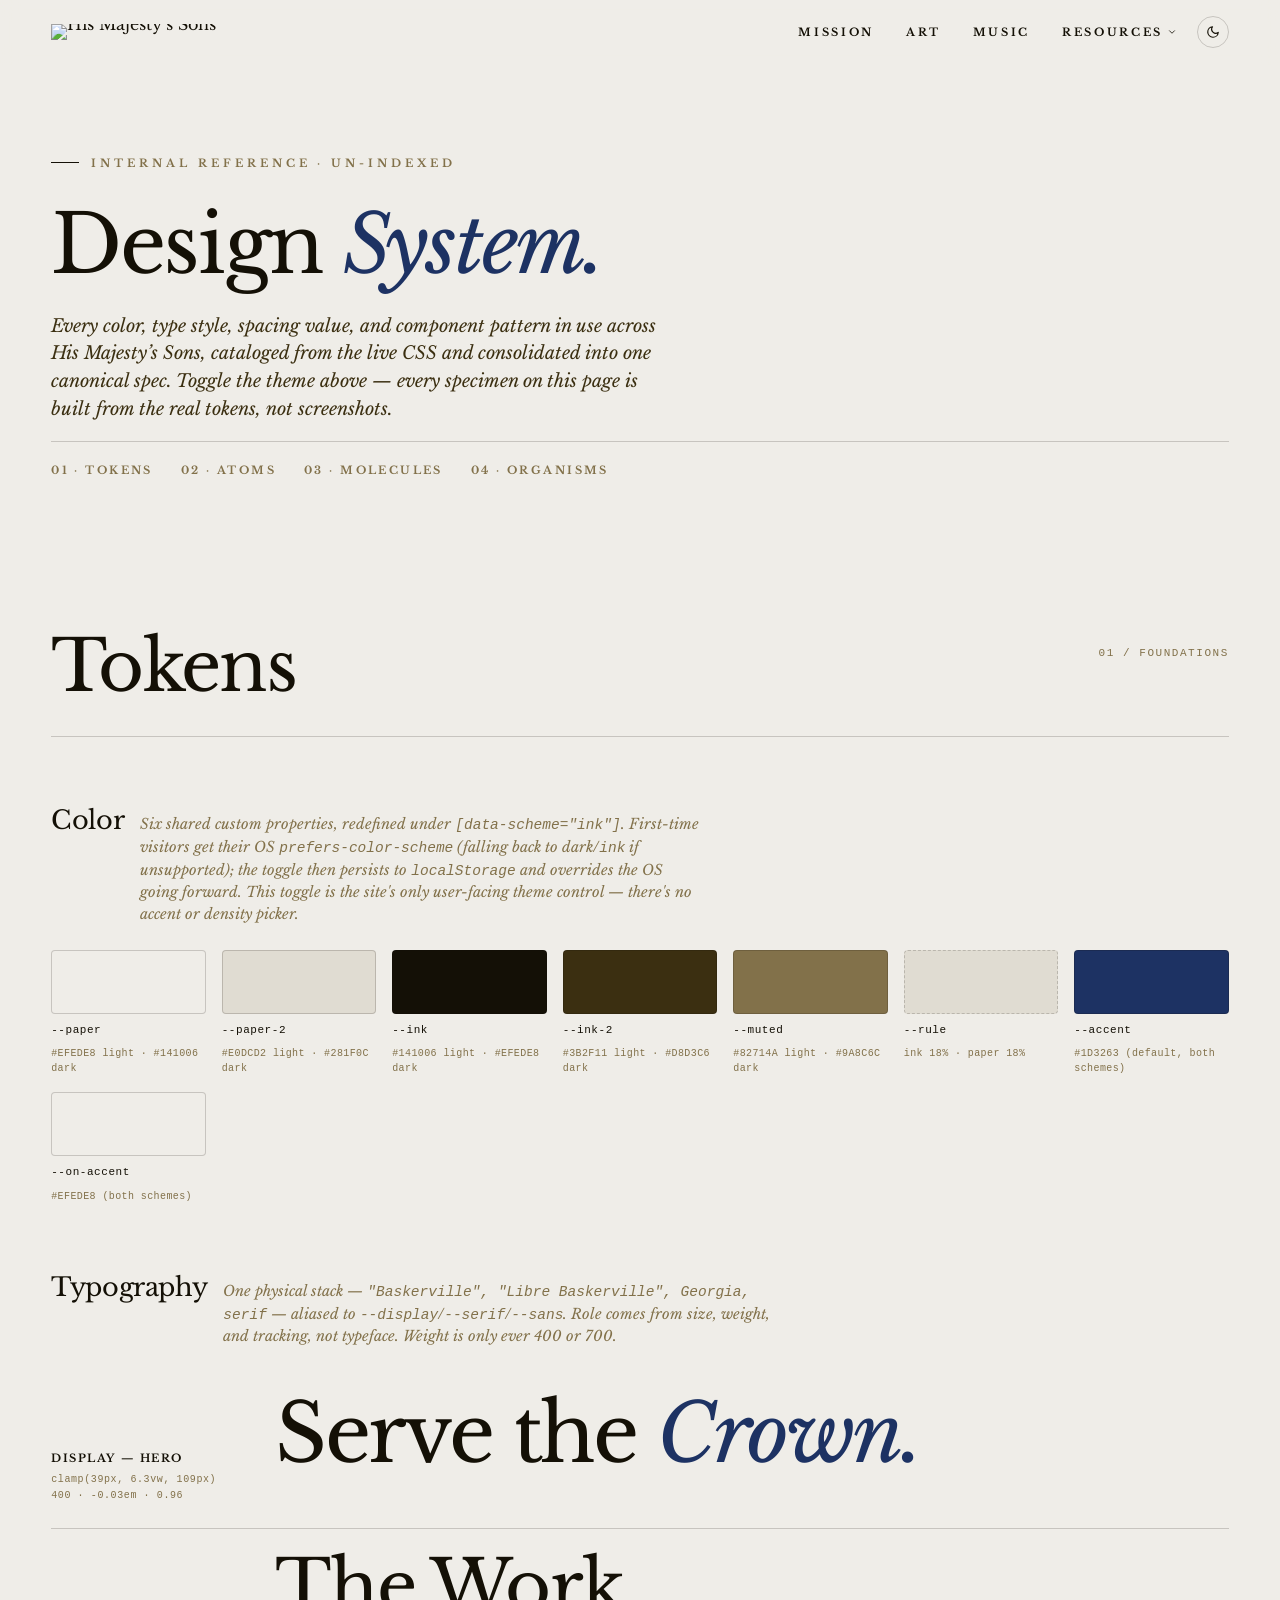
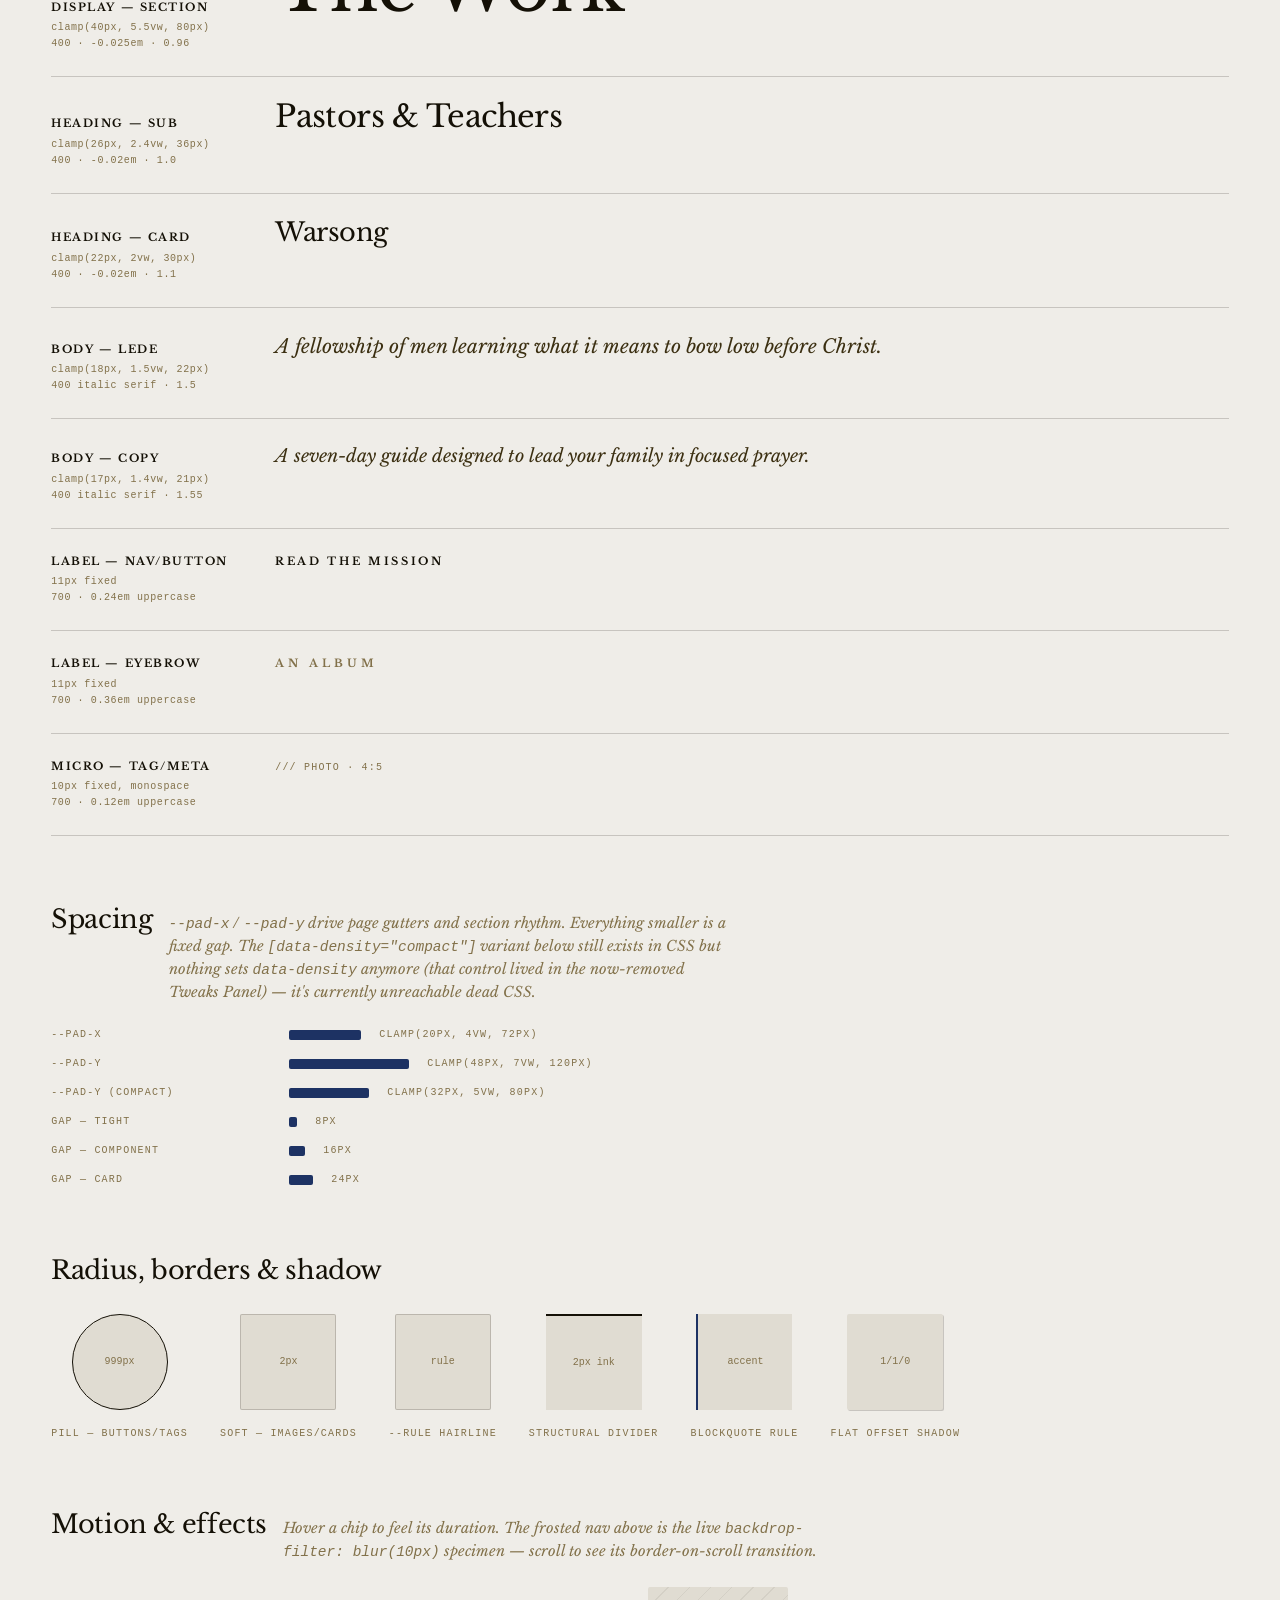
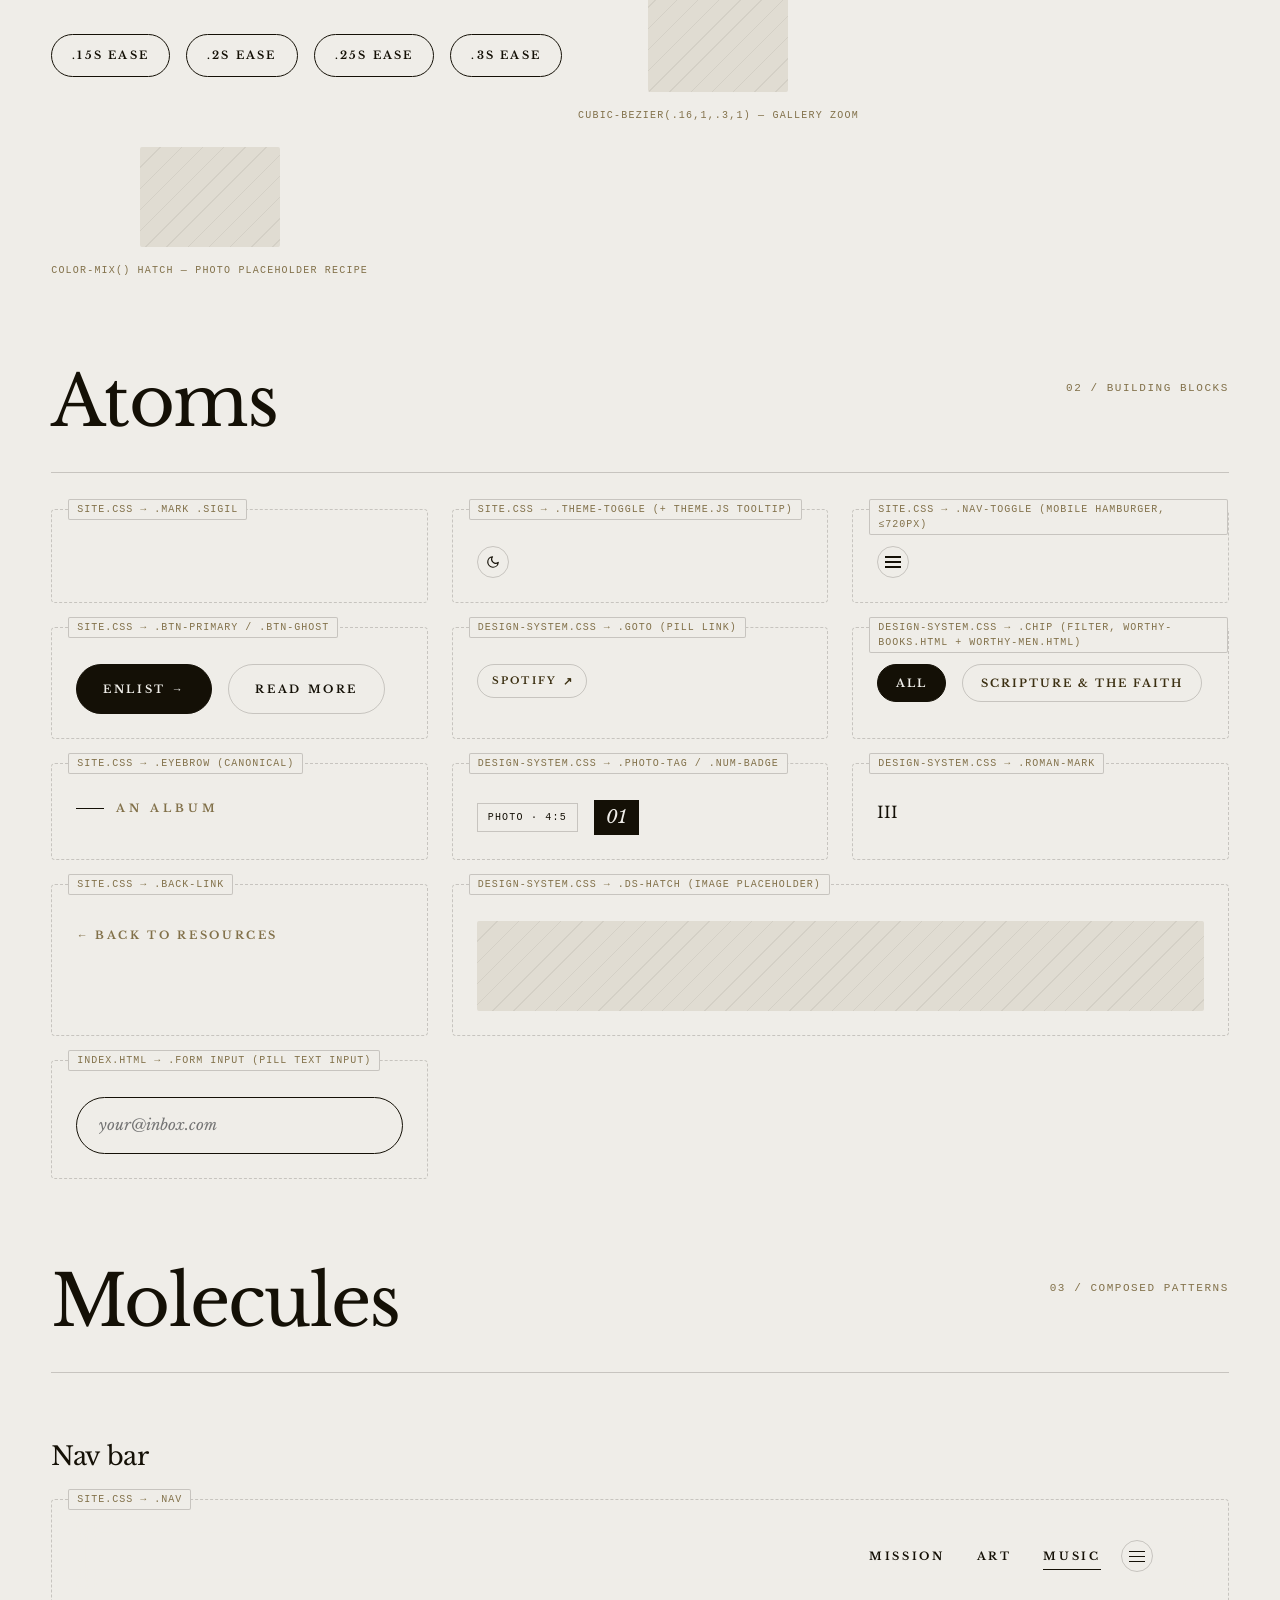
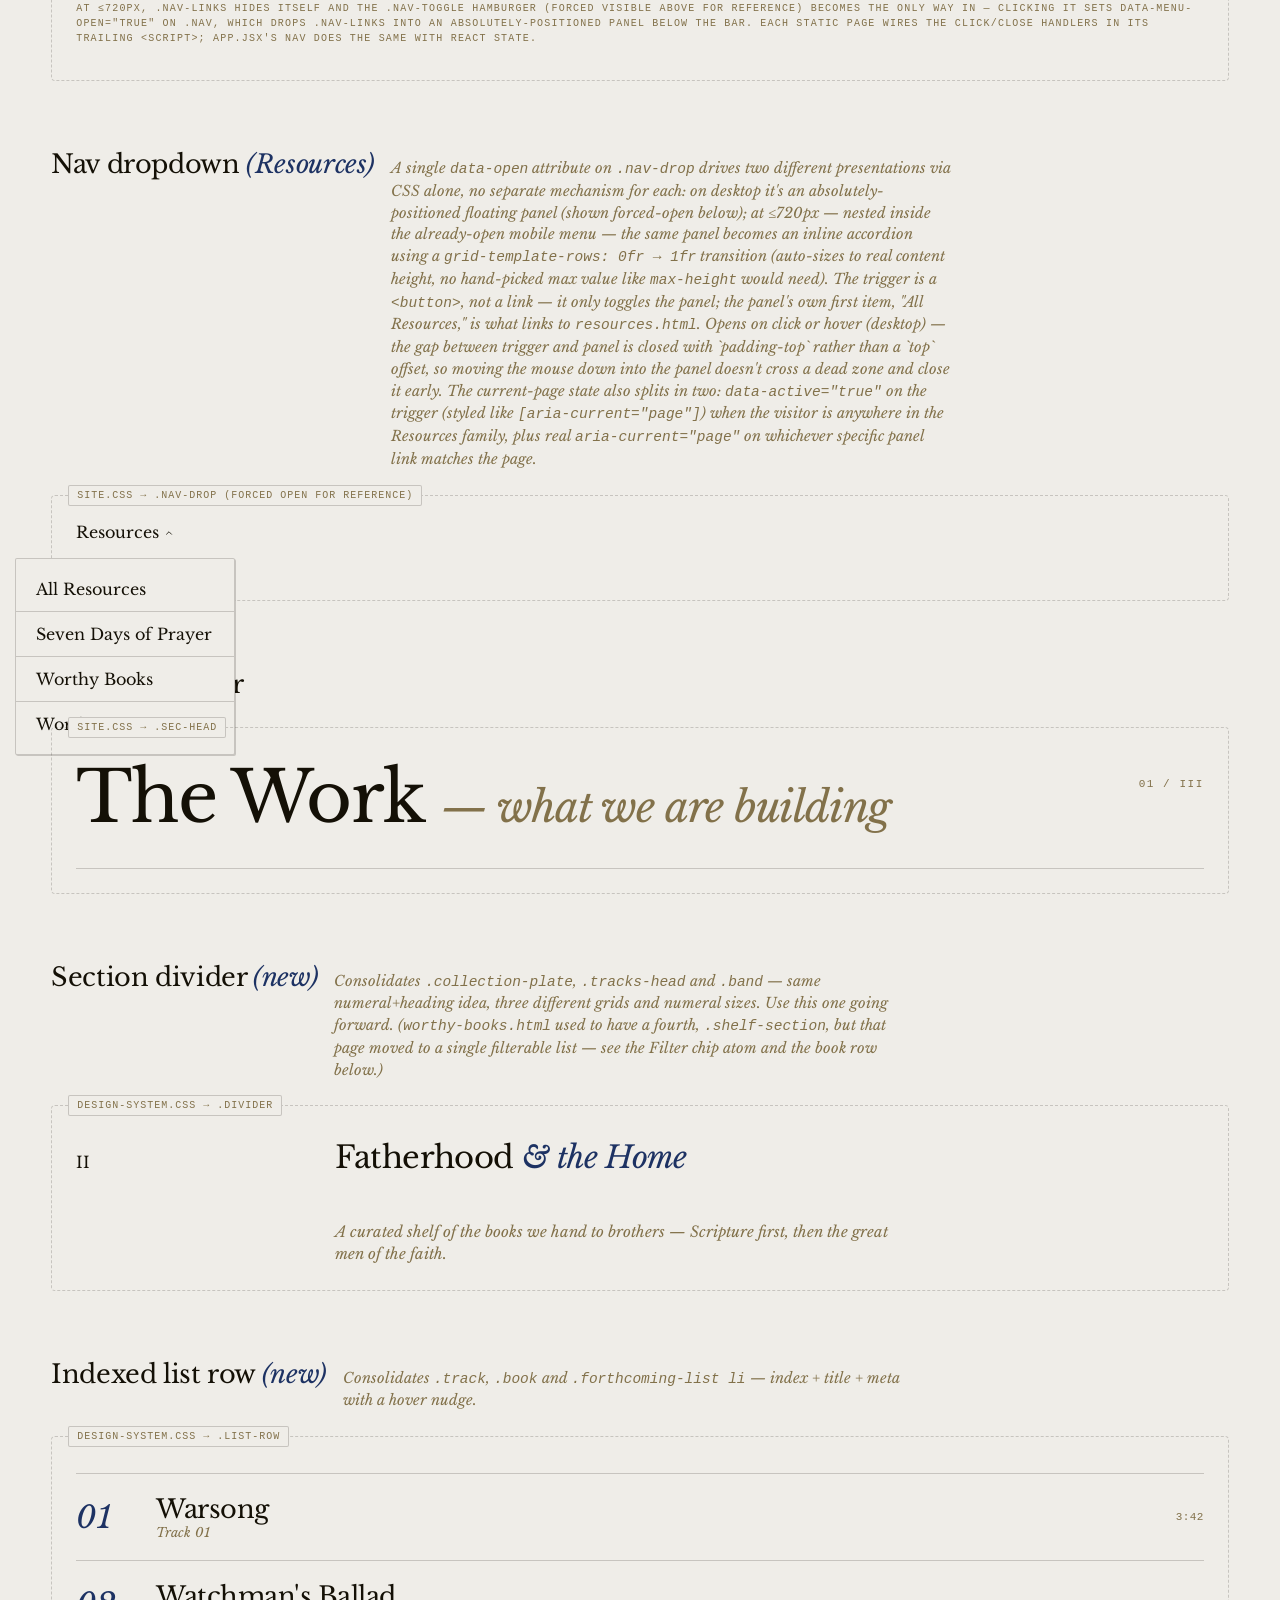
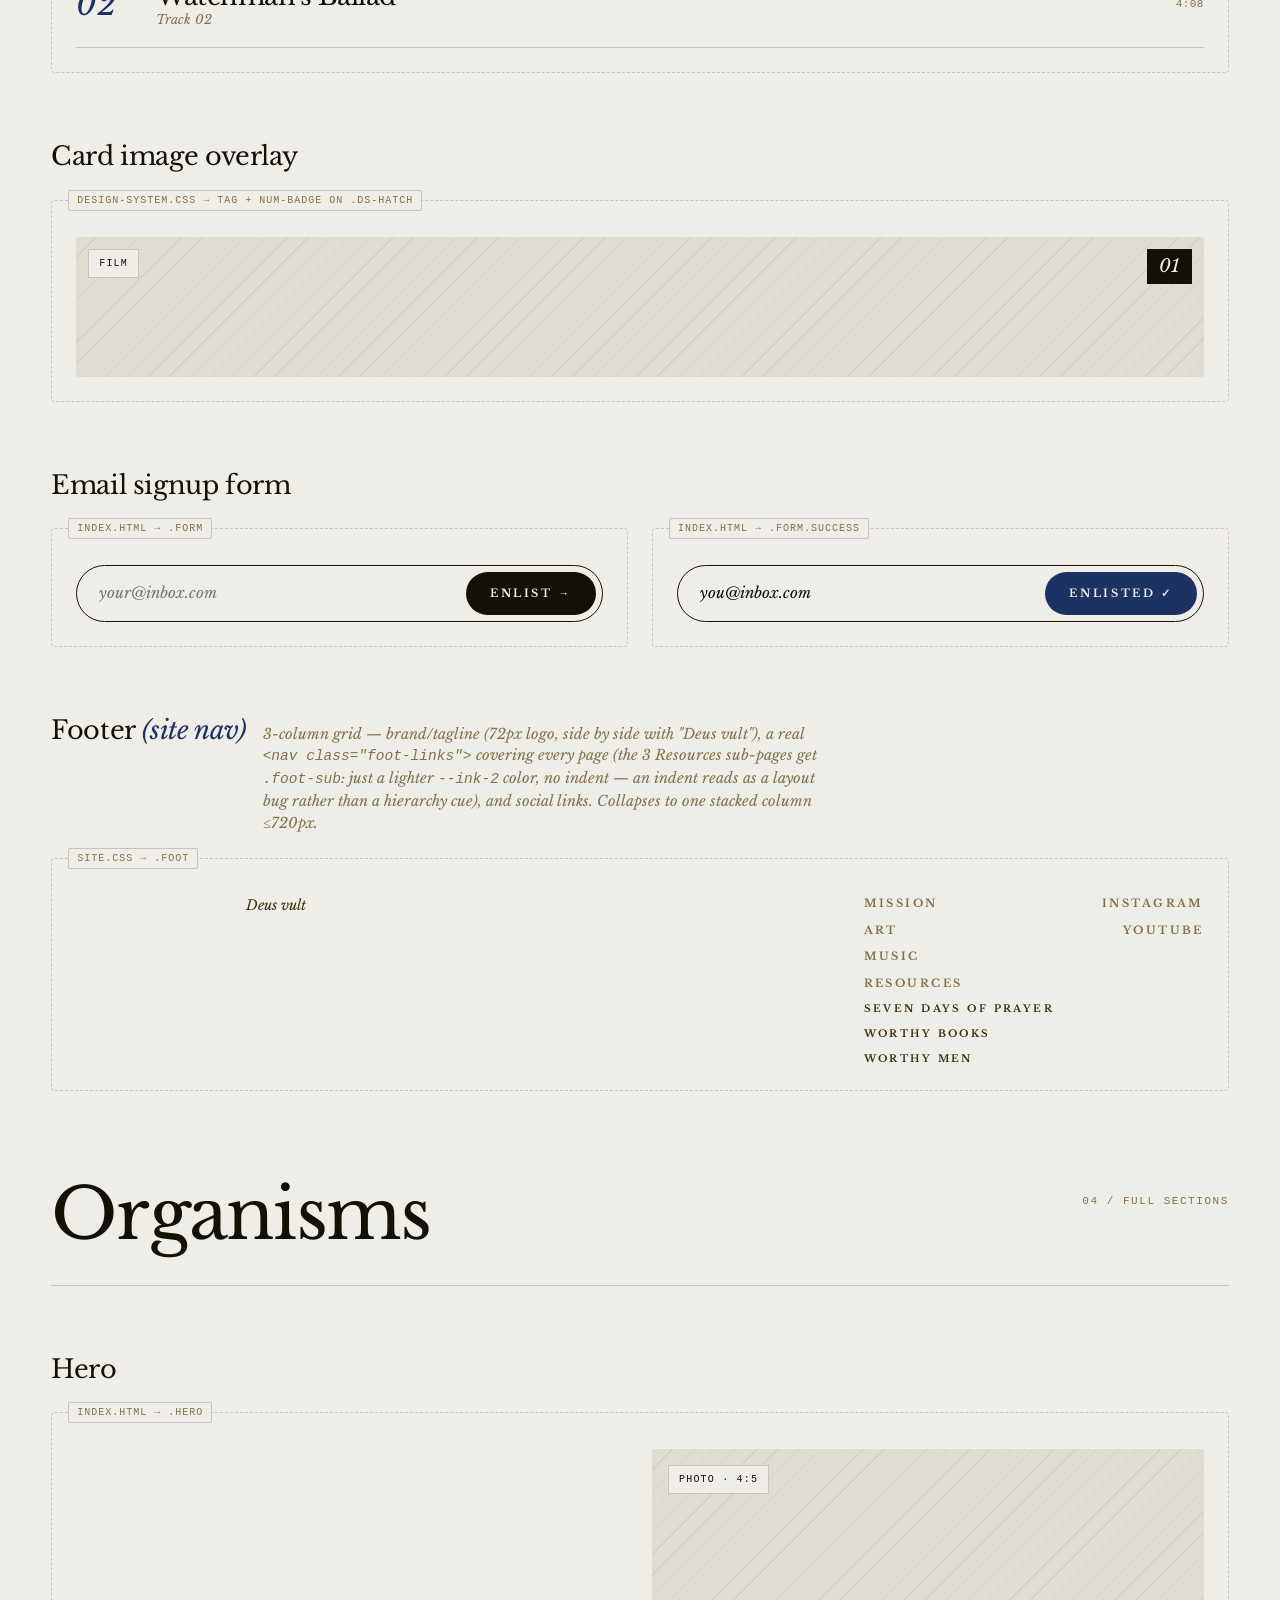
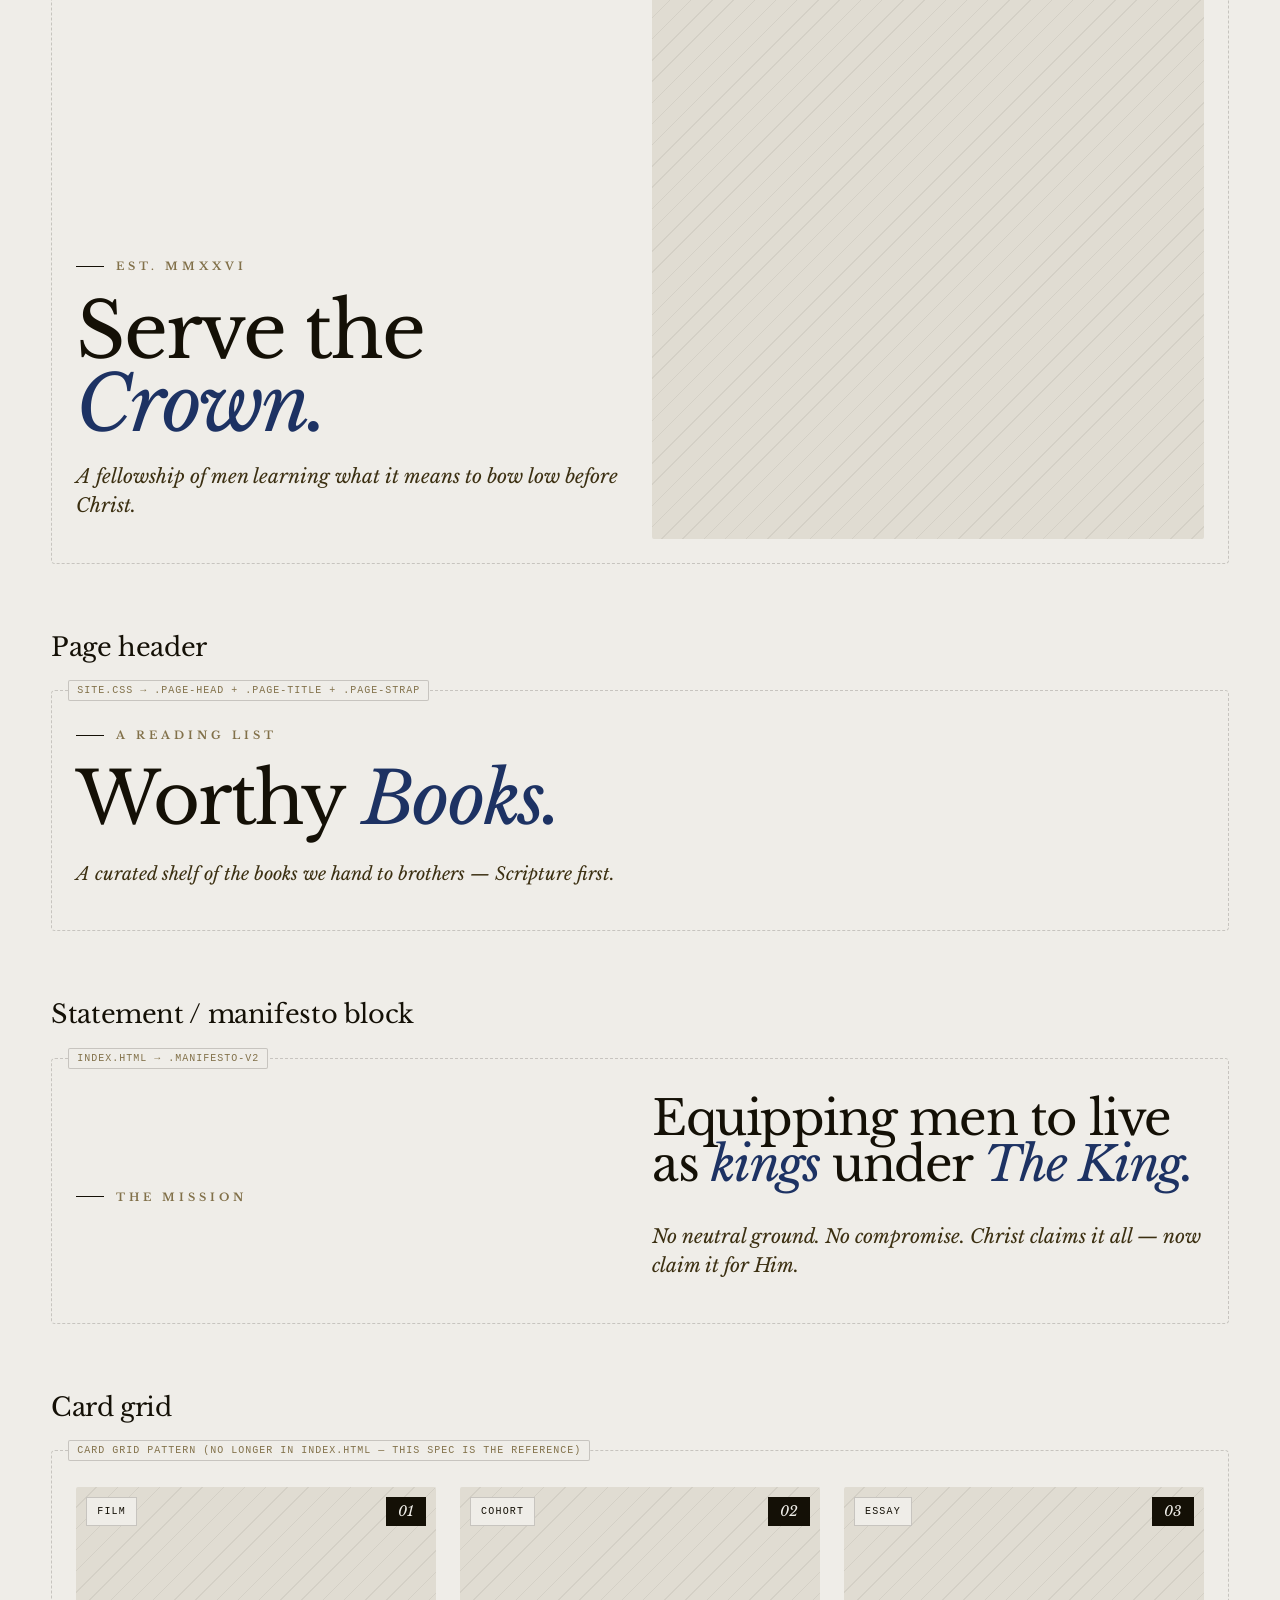
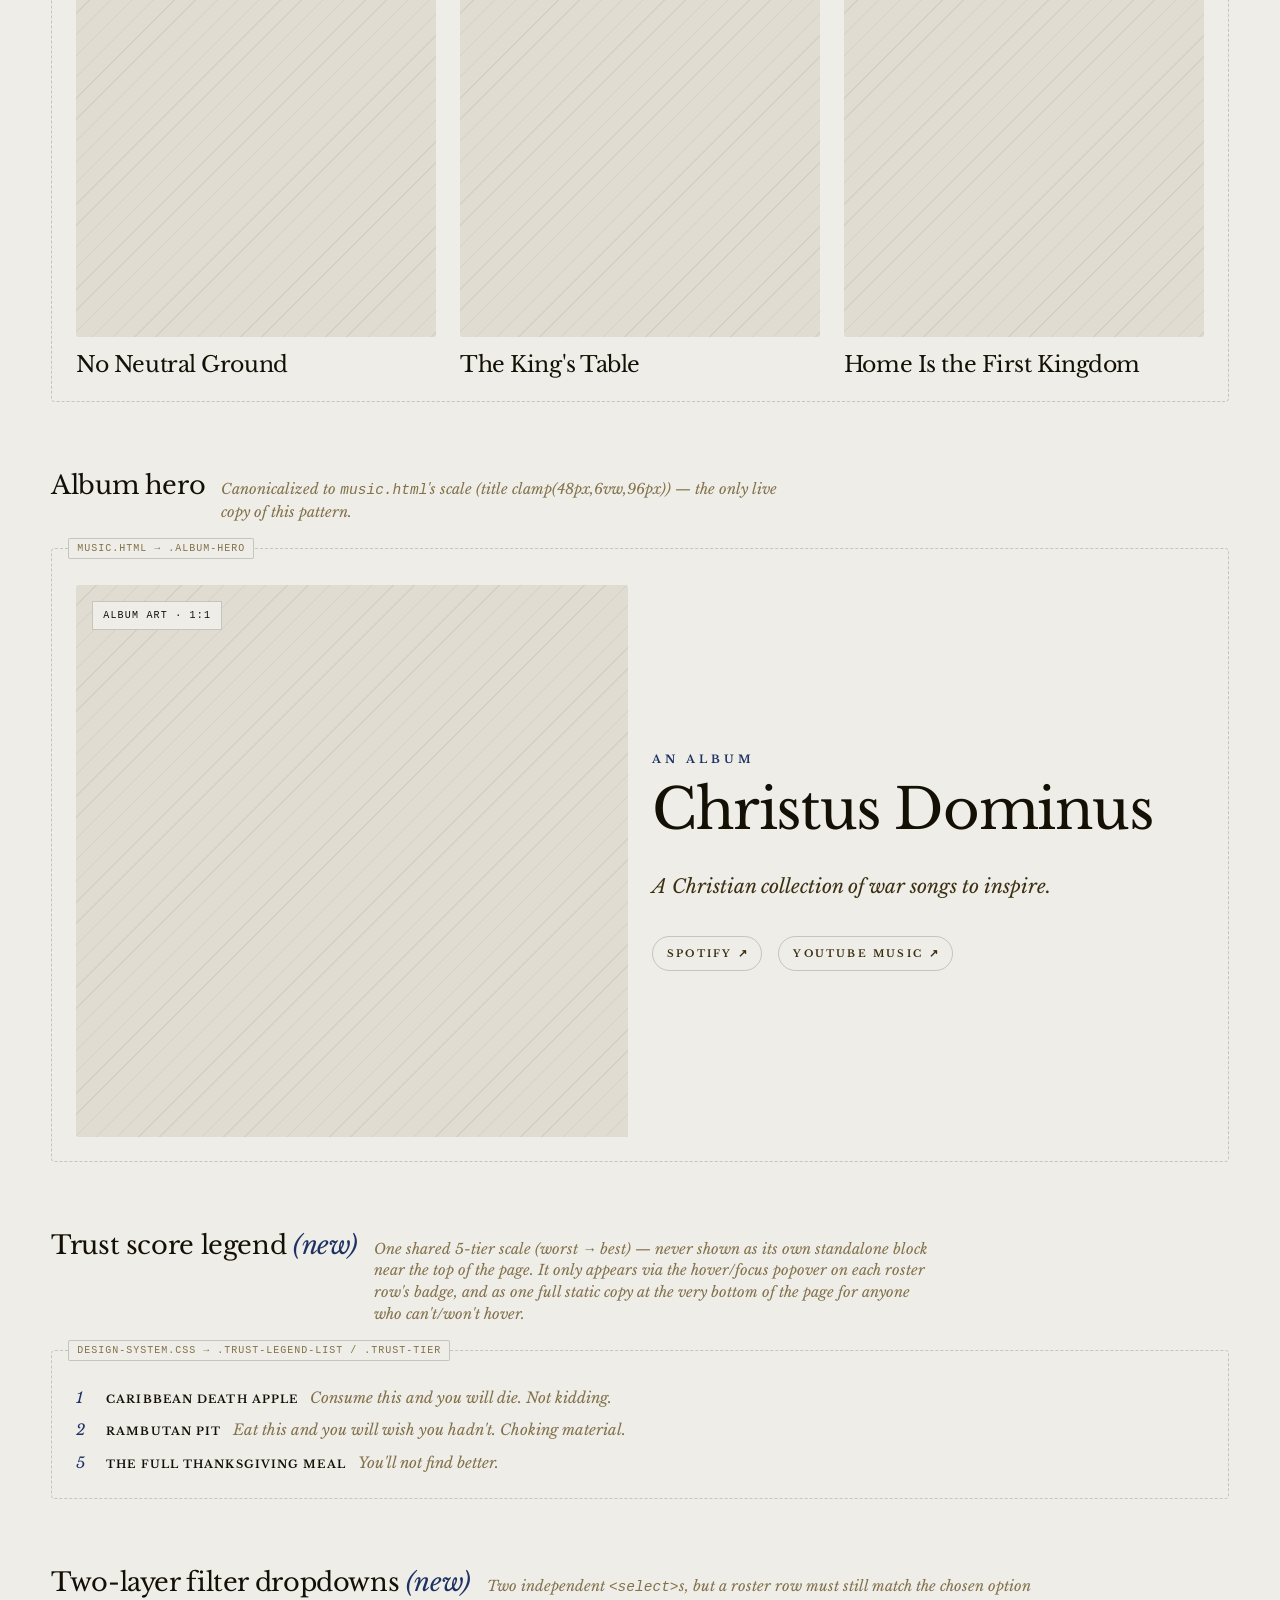
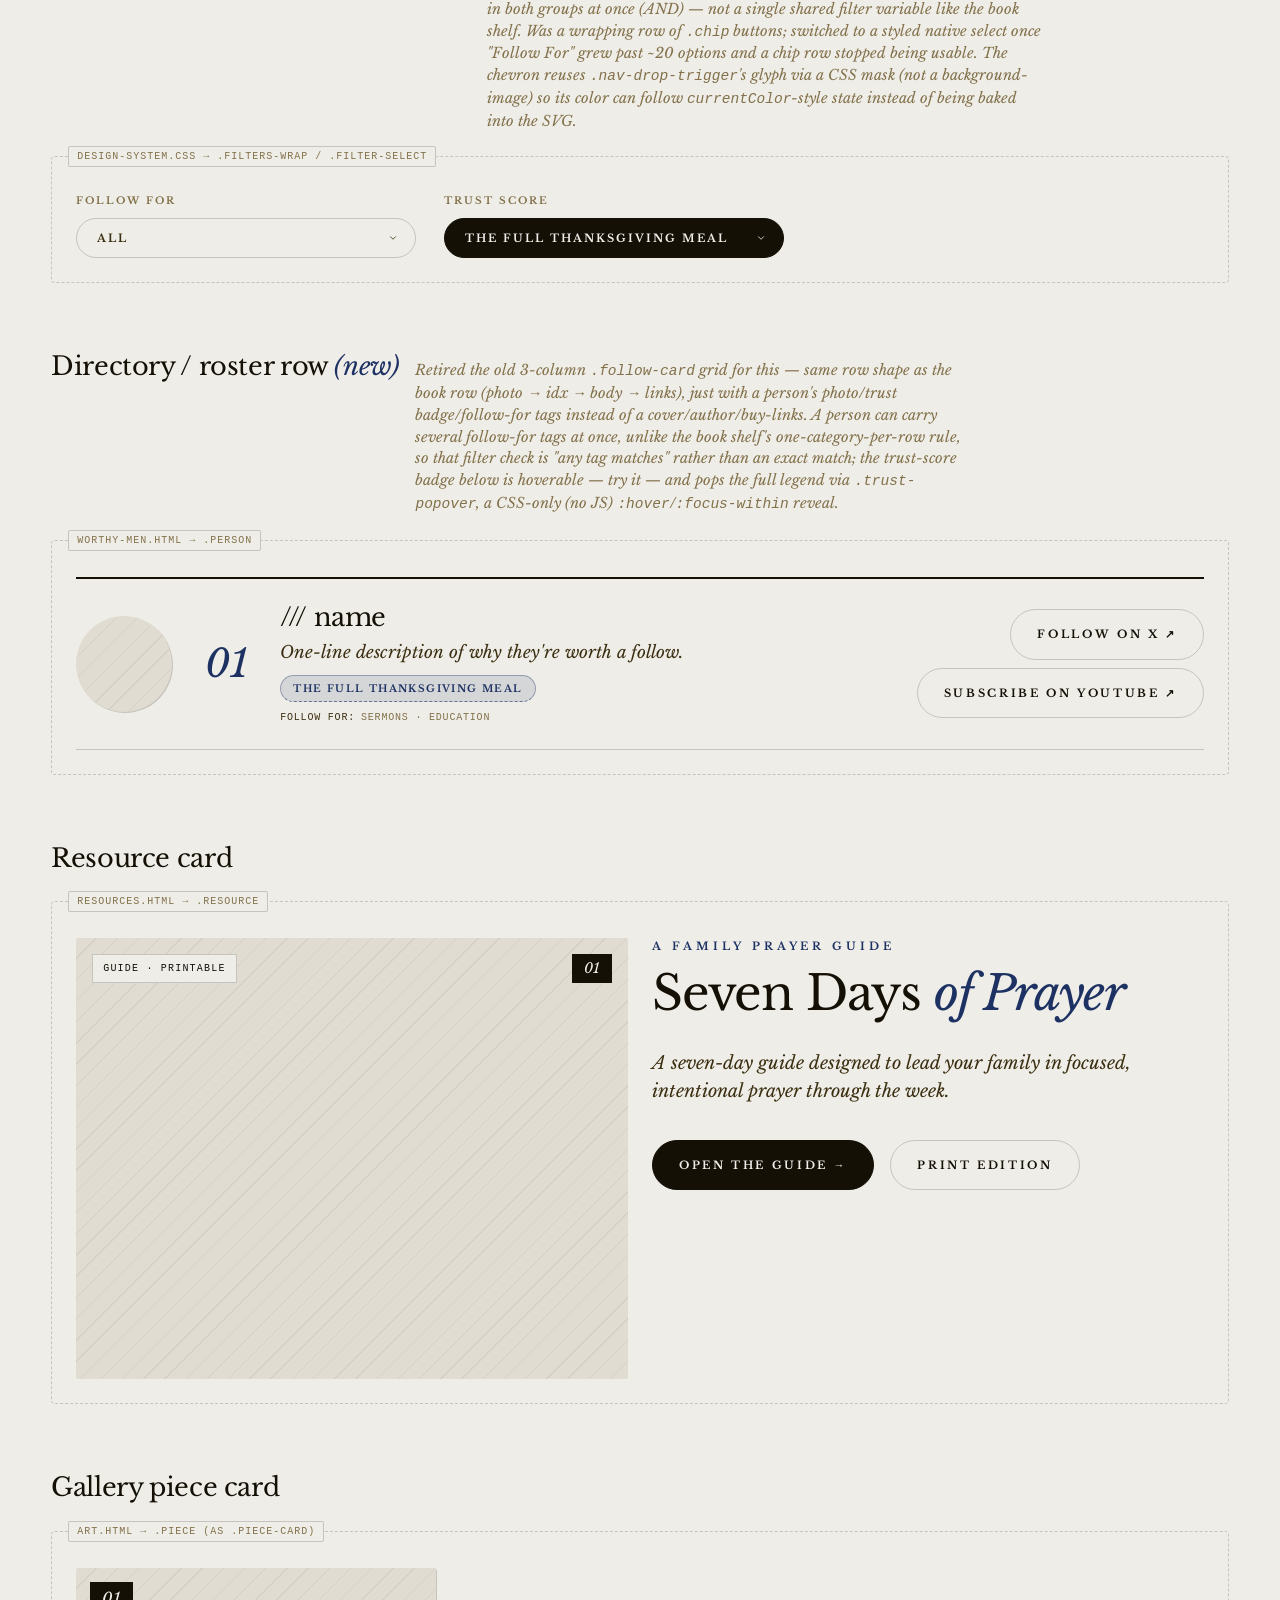
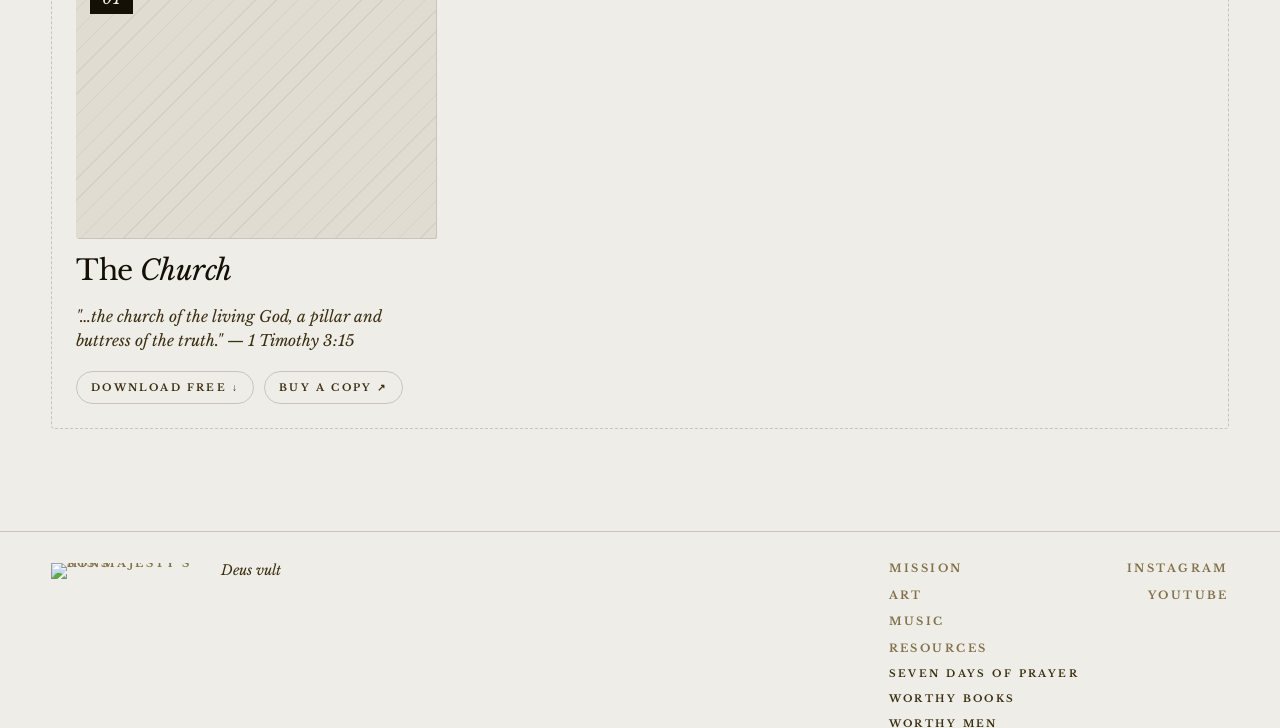
==== commit a65f4650: "Consolidate design system: site.css as single source of truth Add --radius-pill/--radius-soft/--shad" ====
--- a/design-system/index.html
+++ b/design-system/index.html
@@ -4,7 +4,7 @@
 <meta charset="utf-8" />
 <meta name="viewport" content="width=device-width, initial-scale=1" />
 <meta name="robots" content="noindex, nofollow" />
-<title>Design System — Crown &amp; Calling</title>
+<title>Design System — His Majesty’s Sons</title>
 <link rel="icon" href="../assets/favicon.ico" sizes="any">
 <link rel="icon" type="image/png" href="../assets/favicon-32x32.png" sizes="32x32">
 <link rel="icon" type="image/png" href="../assets/favicon-16x16.png" sizes="16x16">
@@ -19,9 +19,9 @@
 <body>
 
 <nav class="nav">
-  <a class="mark" href="../index.html" aria-label="Crown &amp; Calling — home">
-    <span class="sigil" style="width: 130px;">
-      <img src="../assets/logo-vertical.svg" alt="Crown &amp; Calling" />
+  <a class="mark" href="../index.html" aria-label="His Majesty’s Sons — home">
+    <span class="sigil" style="width: 190px;">
+      <img src="../assets/logo-long.svg" alt="His Majesty’s Sons" />
     </span>
   </a>
   <div class="nav-end">
@@ -60,7 +60,7 @@
   <h1 class="page-title">Design <em>System.</em></h1>
   <p class="page-strap">
     Every color, type style, spacing value, and component pattern in use across
-    Crown &amp; Calling, cataloged from the live CSS and consolidated into one
+    His Majesty’s Sons, cataloged from the live CSS and consolidated into one
     canonical spec. Toggle the theme above — every specimen on this page is
     built from the real tokens, not screenshots.
   </p>
@@ -90,27 +90,27 @@
         <div class="ds-swatch">
           <div class="ds-swatch-fill" style="background: var(--paper);"></div>
           <span class="ds-swatch-name">--paper</span>
-          <span class="ds-swatch-value">#F1ECE0 light · #0E0E0C dark</span>
+          <span class="ds-swatch-value">#EFEDE8 light · #141006 dark</span>
         </div>
         <div class="ds-swatch">
           <div class="ds-swatch-fill" style="background: var(--paper-2);"></div>
           <span class="ds-swatch-name">--paper-2</span>
-          <span class="ds-swatch-value">#E7E1D2 light · #1A1916 dark</span>
+          <span class="ds-swatch-value">#E0DCD2 light · #281F0C dark</span>
         </div>
         <div class="ds-swatch">
           <div class="ds-swatch-fill" style="background: var(--ink);"></div>
           <span class="ds-swatch-name">--ink</span>
-          <span class="ds-swatch-value">#0E0E0C light · #F1ECE0 dark</span>
+          <span class="ds-swatch-value">#141006 light · #EFEDE8 dark</span>
         </div>
         <div class="ds-swatch">
           <div class="ds-swatch-fill" style="background: var(--ink-2);"></div>
           <span class="ds-swatch-name">--ink-2</span>
-          <span class="ds-swatch-value">#2A2925 light · #D8D2C2 dark</span>
+          <span class="ds-swatch-value">#3B2F11 light · #D8D3C6 dark</span>
         </div>
         <div class="ds-swatch">
           <div class="ds-swatch-fill" style="background: var(--muted);"></div>
           <span class="ds-swatch-name">--muted</span>
-          <span class="ds-swatch-value">#6E685D light · #8A857A dark</span>
+          <span class="ds-swatch-value">#82714A light · #9A8C6C dark</span>
         </div>
         <div class="ds-swatch">
           <div class="ds-swatch-fill" style="background: var(--paper-2); border-style: dashed;"></div>
@@ -120,12 +120,12 @@
         <div class="ds-swatch">
           <div class="ds-swatch-fill" style="background: var(--accent);"></div>
           <span class="ds-swatch-name">--accent</span>
-          <span class="ds-swatch-value">#8C2A1F (default, both schemes)</span>
+          <span class="ds-swatch-value">#1D3263 (default, both schemes)</span>
         </div>
         <div class="ds-swatch">
           <div class="ds-swatch-fill" style="background: var(--on-accent);"></div>
           <span class="ds-swatch-name">--on-accent</span>
-          <span class="ds-swatch-value">#F1ECE0 (both schemes)</span>
+          <span class="ds-swatch-value">#EFEDE8 (both schemes)</span>
         </div>
       </div>
     </div>
@@ -236,8 +236,8 @@
     <div class="ds-grid-3">
       <div class="ds-spec"><span class="ds-spec-tag">site.css → .mark .sigil</span>
         <div class="ds-row">
-          <span class="sigil" style="width: 36px;"><img src="../assets/logo-vertical.svg" alt="" /></span>
-          <span class="sigil" style="width: 70px;"><img src="../assets/logo-vertical.svg" alt="" /></span>
+          <span class="sigil" style="width: 53px;"><img src="../assets/logo-long.svg" alt="" /></span>
+          <span class="sigil" style="width: 103px;"><img src="../assets/logo-long.svg" alt="" /></span>
         </div>
       </div>
       <div class="ds-spec"><span class="ds-spec-tag">site.css → .theme-toggle (+ theme.js tooltip)</span>
@@ -287,7 +287,7 @@
         <div class="ds-hatch" style="height: 90px;"></div>
       </div>
       <div class="ds-spec"><span class="ds-spec-tag">index.html → .form input (pill text input)</span>
-        <div style="display:flex; align-items:center; gap:6px; padding:6px 6px 6px 22px; border:1.5px solid var(--ink); border-radius:999px;">
+        <div style="display:flex; align-items:center; gap:6px; padding:6px 6px 6px 22px; border:1.5px solid var(--ink); border-radius:var(--radius-pill);">
           <input type="email" placeholder="your@inbox.com" style="flex:1; border:0; background:transparent; font:inherit; font-family:var(--sans); font-style:italic; font-size:15px; color:var(--ink); padding:10px 0; outline:none;" />
         </div>
       </div>
@@ -305,8 +305,8 @@
       <div class="ds-group-head"><h3>Nav bar</h3></div>
       <div class="ds-spec" style="padding-top:24px;"><span class="ds-spec-tag">site.css → .nav</span>
         <nav class="nav ds-mock-nav">
-          <a class="mark" href="#" aria-label="Crown &amp; Calling — home">
-            <span class="sigil" style="width: 100px;"><img src="../assets/logo-vertical.svg" alt="" /></span>
+          <a class="mark" href="#" aria-label="His Majesty’s Sons — home">
+            <span class="sigil" style="width: 147px;"><img src="../assets/logo-long.svg" alt="" /></span>
           </a>
           <div class="nav-end">
             <div class="nav-links">
@@ -405,15 +405,15 @@
       <div class="ds-group-head"><h3>Email signup form</h3></div>
       <div class="ds-grid-2">
         <div class="ds-spec"><span class="ds-spec-tag">index.html → .form</span>
-          <div style="display:flex; align-items:center; gap:6px; padding:6px 6px 6px 22px; border:1.5px solid var(--ink); border-radius:999px;">
+          <div style="display:flex; align-items:center; gap:6px; padding:6px 6px 6px 22px; border:1.5px solid var(--ink); border-radius:var(--radius-pill);">
             <input placeholder="your@inbox.com" style="flex:1; border:0; background:transparent; font:inherit; font-family:var(--sans); font-style:italic; font-size:15px; color:var(--ink); padding:10px 0; outline:none;" />
-            <button style="background:var(--ink); color:var(--paper); padding:13px 24px; border-radius:999px; font-family:var(--sans); font-size:11px; letter-spacing:0.24em; text-transform:uppercase; font-weight:700;">Enlist →</button>
+            <button style="background:var(--ink); color:var(--paper); padding:13px 24px; border-radius:var(--radius-pill); font-family:var(--sans); font-size:11px; letter-spacing:0.24em; text-transform:uppercase; font-weight:700;">Enlist →</button>
           </div>
         </div>
         <div class="ds-spec"><span class="ds-spec-tag">index.html → .form.success</span>
-          <div style="display:flex; align-items:center; gap:6px; padding:6px 6px 6px 22px; border:1.5px solid var(--ink); border-radius:999px;">
+          <div style="display:flex; align-items:center; gap:6px; padding:6px 6px 6px 22px; border:1.5px solid var(--ink); border-radius:var(--radius-pill);">
             <input value="you@inbox.com" readonly style="flex:1; border:0; background:transparent; font:inherit; font-family:var(--sans); font-style:italic; font-size:15px; color:var(--ink); padding:10px 0; outline:none;" />
-            <button style="background:var(--accent); color:var(--on-accent); padding:13px 24px; border-radius:999px; font-family:var(--sans); font-size:11px; letter-spacing:0.24em; text-transform:uppercase; font-weight:700;">Enlisted ✓</button>
+            <button style="background:var(--accent); color:var(--on-accent); padding:13px 24px; border-radius:var(--radius-pill); font-family:var(--sans); font-size:11px; letter-spacing:0.24em; text-transform:uppercase; font-weight:700;">Enlisted ✓</button>
           </div>
         </div>
       </div>
@@ -427,7 +427,7 @@
       <div class="ds-spec"><span class="ds-spec-tag">site.css → .foot</span>
         <footer class="foot ds-mock-foot">
           <div class="foot-brand">
-            <span class="sigil" style="width: 72px;"><img src="../assets/logo-vertical.svg" alt="" /></span>
+            <span class="sigil" style="width: 160px;"><img src="../assets/logo-vertical.svg" alt="" /></span>
             <em>Deus vult</em>
           </div>
           <nav class="foot-links" aria-label="Site">
@@ -547,18 +547,22 @@
 
     <div class="ds-group">
       <div class="ds-group-head">
-        <h3>Two-layer filter chips <em>(new)</em></h3>
-        <p>Two independent <code>.person-filters</code> rows share the <code>.chip</code> atom above, but a roster row must match the active chip in <em>both</em> groups at once (AND) — not a single shared filter variable like the book shelf.</p>
-      </div>
-      <div class="ds-spec"><span class="ds-spec-tag">design-system.css → .filters-wrap / .filter-label</span>
+        <h3>Two-layer filter dropdowns <em>(new)</em></h3>
+        <p>Two independent <code>&lt;select&gt;</code>s, but a roster row must still match the chosen option in <em>both</em> groups at once (AND) — not a single shared filter variable like the book shelf. Was a wrapping row of <code>.chip</code> buttons; switched to a styled native select once "Follow For" grew past ~20 options and a chip row stopped being usable. The chevron reuses <code>.nav-drop-trigger</code>'s glyph via a CSS mask (not a background-image) so its color can follow <code>currentColor</code>-style state instead of being baked into the SVG.</p>
+      </div>
+      <div class="ds-spec"><span class="ds-spec-tag">design-system.css → .filters-wrap / .filter-select</span>
         <div class="filters-wrap">
           <div class="filter-group">
             <div class="filter-label">Follow For</div>
-            <div class="person-filters"><button class="chip is-active" type="button">All</button><button class="chip" type="button">Sermons</button><button class="chip" type="button">Education</button></div>
+            <div class="filter-select-wrap">
+              <select class="filter-select"><option>All</option><option>Sermons</option><option>Education</option></select>
+            </div>
           </div>
           <div class="filter-group">
             <div class="filter-label">Trust Score</div>
-            <div class="person-filters"><button class="chip is-active" type="button">All</button><button class="chip" type="button">The Full Thanksgiving Meal</button></div>
+            <div class="filter-select-wrap is-active">
+              <select class="filter-select"><option>The Full Thanksgiving Meal</option><option>All</option></select>
+            </div>
           </div>
         </div>
       </div>
@@ -640,8 +644,8 @@
 
 <footer class="foot">
   <div class="foot-brand">
-    <span class="sigil" style="width: 72px;">
-      <img src="../assets/logo-vertical.svg" alt="Crown &amp; Calling" />
+    <span class="sigil" style="width: 160px;">
+      <img src="../assets/logo-vertical.svg" alt="His Majesty’s Sons" />
     </span>
     <em>Deus vult</em>
   </div>
@@ -655,8 +659,8 @@
     <a href="../worthy-men.html" class="foot-sub">Worthy Men</a>
   </nav>
   <div class="foot-social">
-    <a href="https://www.instagram.com/crown_n_calling" target="_blank" rel="noopener">Instagram</a>
-    <a href="https://www.youtube.com/@crown-and-calling" target="_blank" rel="noopener">YouTube</a>
+    <a href="https://www.instagram.com/hismajestyssons" target="_blank" rel="noopener">Instagram</a>
+    <a href="https://www.youtube.com/@hismajestyssons" target="_blank" rel="noopener">YouTube</a>
   </div>
 </footer>
 
--- a/site.css
+++ b/site.css
@@ -1,16 +1,20 @@
-/* Crown & Calling — shared tokens, nav, footer (used by sub-pages) */
+/* His Majesty’s Sons — shared tokens, nav, footer (used by sub-pages) */
 :root {
-  --paper: #F1ECE0;
-  --paper-2: #E7E1D2;
-  --ink: #0E0E0C;
-  --ink-2: #2A2925;
-  --muted: #6E685D;
-  --rule: rgba(14,14,12,0.18);
-  --accent: #8C2A1F;
-  --on-accent: #F1ECE0;
+  --paper: #EFEDE8;
+  --paper-2: #E0DCD2;
+  --ink: #141006;
+  --ink-2: #3B2F11;
+  --muted: #82714A;
+  --rule: rgba(20,16,6,0.18);
+  --accent: #1D3263;
+  --on-accent: #EFEDE8;
 
   --pad-x: clamp(20px, 4vw, 72px);
   --pad-y: clamp(48px, 7vw, 120px);
+
+  --radius-pill: 999px;
+  --radius-soft: 2px;
+  --shadow-soft: 1px 1px 0 var(--rule);
 
   --display: "Baskerville", "Libre Baskerville", "Baskerville Old Face", Georgia, serif;
   --serif: "Baskerville", "Libre Baskerville", "Baskerville Old Face", Georgia, serif;
@@ -18,13 +22,13 @@
 }
 
 [data-scheme="ink"] {
-  --paper: #0E0E0C;
-  --paper-2: #1A1916;
-  --ink: #F1ECE0;
-  --ink-2: #D8D2C2;
-  --muted: #8A857A;
-  --rule: rgba(241,236,224,0.18);
-  --on-accent: #F1ECE0;
+  --paper: #141006;
+  --paper-2: #281F0C;
+  --ink: #EFEDE8;
+  --ink-2: #D8D3C6;
+  --muted: #9A8C6C;
+  --rule: rgba(239,237,232,0.18);
+  --on-accent: #EFEDE8;
 }
 
 [data-density="compact"] {
@@ -106,8 +110,8 @@
 .nav-drop-inner {
   background: var(--paper);
   border: 1px solid var(--rule);
-  border-radius: 2px;
-  box-shadow: 1px 1px 0 var(--rule);
+  border-radius: var(--radius-soft);
+  box-shadow: var(--shadow-soft);
   padding: 8px 0;
 }
 .nav-drop-panel a {
@@ -122,7 +126,7 @@
   display: none;
   align-items: center; justify-content: center;
   width: 32px; height: 32px; flex-shrink: 0;
-  border-radius: 999px;
+  border-radius: var(--radius-pill);
   border: 1px solid var(--rule);
   color: var(--ink);
   transition: border-color .15s ease;
@@ -179,7 +183,7 @@
 .btn-primary, .btn-ghost {
   display: inline-flex; align-items: center; gap: 10px;
   padding: 16px 26px;
-  border-radius: 999px;
+  border-radius: var(--radius-pill);
   font-family: var(--sans); font-size: 11px; letter-spacing: 0.24em;
   text-transform: uppercase; font-weight: 700;
   transition: transform .15s ease, background .15s ease, color .15s ease, border-color .15s ease;
@@ -214,11 +218,13 @@
   color: var(--muted);
   font-size: 0.6em;
 }
-.sec-head .sec-num {
+.sec-num {
   font-family: ui-monospace, SFMono-Regular, Menlo, monospace;
   font-size: 11px; letter-spacing: 0.14em;
   color: var(--muted);
   text-transform: uppercase;
+}
+.sec-head .sec-num {
   align-self: start;
   padding-top: 12px;
 }
@@ -241,6 +247,16 @@
 .foot-links a.foot-sub { color: var(--ink-2); font-size: 10px; }
 .foot-social { display: flex; flex-direction: column; gap: 10px; align-items: flex-end; }
 .foot-links a:hover, .foot-social a:hover { color: var(--ink); }
+.foot-legal {
+  grid-column: 1 / -1;
+  margin-top: 8px;
+  padding-top: 20px;
+  border-top: 1px solid var(--rule);
+  font-size: 10px;
+  letter-spacing: 0.05em;
+  text-transform: none;
+  font-weight: 400;
+}
 
 @media (max-width: 720px) {
   .foot { grid-template-columns: 1fr; gap: 28px; }
@@ -306,7 +322,7 @@
   position: relative;
   display: inline-flex; align-items: center; justify-content: center;
   width: 32px; height: 32px; flex-shrink: 0;
-  border-radius: 999px;
+  border-radius: var(--radius-pill);
   border: 1px solid var(--rule);
   color: var(--ink);
   transition: border-color .15s ease;
@@ -335,7 +351,7 @@
   color: var(--paper);
   background: var(--ink);
   padding: 5px 9px;
-  border-radius: 2px;
+  border-radius: var(--radius-soft);
   opacity: 0;
   pointer-events: none;
   transition: opacity 0.15s ease;
@@ -350,3 +366,57 @@
 html.theme-ready .theme-toggle {
   transition: background-color 0.25s ease, color 0.25s ease, border-color 0.25s ease;
 }
+
+/* ---------- Numeral badge (image overlay, e.g. Art/Resources) ---------- */
+.num-badge {
+  font-family: var(--display); font-style: italic;
+  font-size: 18px;
+  background: var(--ink); color: var(--paper);
+  padding: 4px 12px;
+}
+
+/* ---------- Inline arrow glyph (resets letter-spacing inside uppercase labels) ---------- */
+.arrow { font-family: var(--sans); letter-spacing: 0; font-size: 11px; }
+
+/* ---------- Row index numeral (core; size/letter-spacing set per page) ---------- */
+.idx { font-family: var(--display); font-style: italic; color: var(--accent); }
+
+/* ---------- Roman numeral accent (core; size set per page) ---------- */
+.roman { font-family: var(--display); font-style: italic; line-height: 0.9; color: var(--accent); }
+
+/* ---------- Roster row (shared by Worthy Books / Worthy Men lists) ---------- */
+.roster-list { border-top: 2px solid var(--ink); display: flex; flex-direction: column; }
+.roster-row {
+  display: grid;
+  grid-template-columns: 96px 60px 1fr auto;
+  align-items: center;
+  gap: clamp(16px, 2.5vw, 32px);
+  padding: clamp(20px, 2.5vw, 32px) 0;
+  border-bottom: 1px solid var(--rule);
+  transition: padding-left .2s ease;
+}
+.roster-row[hidden] { display: none; }
+.roster-row:hover { padding-left: 8px; }
+@media (max-width: 720px) {
+  .roster-row { grid-template-columns: 64px 1fr; gap: 16px; row-gap: 6px; }
+}
+.roster-photo {
+  position: relative;
+  background: var(--paper-2);
+  overflow: hidden;
+  box-shadow: var(--shadow-soft);
+}
+.roster-photo::before {
+  content: ""; position: absolute; inset: 0;
+  background: repeating-linear-gradient(135deg,
+    transparent 0 8px,
+    color-mix(in oklab, var(--ink) 7%, transparent) 8px 9px);
+}
+.roster-photo img {
+  position: absolute; inset: 0;
+  width: 100%; height: 100%;
+  object-fit: cover;
+  display: block;
+}
+.roster-photo--square { aspect-ratio: 3/4; border-radius: var(--radius-soft); }
+.roster-photo--circle { aspect-ratio: 1/1; border-radius: 50%; }
--- a/design-system/design-system.css
+++ b/design-system/design-system.css
@@ -1,4 +1,4 @@
-/* Crown & Calling — Design System reference page.
+/* His Majesty’s Sons — Design System reference page.
    Structural "ds-" helpers document the catalog; everything else (`.divider`,
    `.list-row`, `.photo-tag`, `.goto`, `.follow`, `.piece`, …) is the real,
    canonical component CSS — copy these rules into a page verbatim rather
@@ -140,12 +140,12 @@
   color: var(--muted);
   font-family: ui-monospace, monospace; font-size: 10px;
 }
-.ds-demo-box--pill { border-radius: 999px; border: 1.5px solid var(--ink); }
-.ds-demo-box--soft { border-radius: 2px; border: 1px solid var(--rule); }
-.ds-demo-box--rule { border-radius: 2px; border: 1px solid var(--rule); }
+.ds-demo-box--pill { border-radius: var(--radius-pill); border: 1.5px solid var(--ink); }
+.ds-demo-box--soft { border-radius: var(--radius-soft); border: 1px solid var(--rule); }
+.ds-demo-box--rule { border-radius: var(--radius-soft); border: 1px solid var(--rule); }
 .ds-demo-box--heavy { border-radius: 0; border-top: 2px solid var(--ink); }
 .ds-demo-box--accent-rule { border-radius: 0; border-left: 2px solid var(--accent); }
-.ds-demo-box--shadow { border-radius: 2px; box-shadow: 1px 1px 0 var(--rule); background: var(--paper-2); border: none; }
+.ds-demo-box--shadow { border-radius: var(--radius-soft); box-shadow: var(--shadow-soft); background: var(--paper-2); border: none; }
 
 /* ---------- Motion chips ---------- */
 .ds-motion-chip {
@@ -204,8 +204,9 @@
   color: var(--ink); background: var(--paper);
   padding: 6px 10px; border: 1px solid var(--rule);
 }
+/* Shipped in site.css as `.num-badge`; positioning (absolute + top/left offsets)
+   is set per page on `.piece-img .num-badge` / `.resource-img .num-badge`. */
 .num-badge {
-  position: relative; display: inline-flex;
   font-family: var(--display); font-style: italic;
   font-size: 18px;
   background: var(--ink); color: var(--paper);
@@ -214,12 +215,12 @@
 
 /* ---------- Pill link (goto / platform) ---------- */
 .goto {
-  display: inline-flex; align-items: center; gap: 8px;
-  font-family: var(--sans); font-size: 11px;
+  display: inline-flex; align-items: center; gap: 6px;
+  font-family: var(--sans); font-size: 10px;
   letter-spacing: 0.22em; text-transform: uppercase; font-weight: 700;
-  padding: 10px 18px;
+  padding: 8px 14px;
   border: 1px solid var(--rule);
-  border-radius: 999px;
+  border-radius: var(--radius-pill);
   color: var(--ink-2);
   transition: background .15s ease, color .15s ease, border-color .15s ease;
 }
@@ -241,13 +242,11 @@
 .chip:hover { border-color: var(--ink); color: var(--ink); }
 .chip.is-active { background: var(--ink); border-color: var(--ink); color: var(--paper); }
 
-/* ---------- Roman numeral marker ---------- */
-.roman-mark {
-  display: inline-block;
-  font-family: var(--display); font-style: italic;
+/* ---------- Roman numeral accent ---------- */
+/* Core recipe (font/style/line-height/color) now lives in site.css as `.roman`;
+   font-size is set per page (art.html/music.html use different clamp ranges). */
+.roman {
   font-size: clamp(40px, 5vw, 72px);
-  line-height: 0.9;
-  color: var(--accent);
 }
 
 /* ---------- Section divider — consolidates .collection-plate /
@@ -331,7 +330,13 @@
    Retired the old 3-column .follow-card grid for this — same row shape as
    .book (photo → idx → body → links), just with a person's photo/badge/tags
    instead of a book cover/author/buy-links. Not a literal .list-row adoption,
-   same precedent as .book: its own richer class, parallel shape. */
+   same precedent as .book: its own richer class, parallel shape.
+
+   The shared skeleton (outer list wrapper, row grid, photo overlay) now ships
+   in site.css as `.roster-list` / `.roster-row` / `.roster-photo` (+
+   `--square` / `--circle` shape modifiers), applied *alongside* `.book`/
+   `.person` — not replacing them, since both are queried directly by
+   inline <script> filters. */
 .person {
   display: grid;
   grid-template-columns: 96px 60px 1fr auto;
@@ -383,11 +388,52 @@
 .person-tags span.tag:not(:last-child)::after { content: " · "; }
 .person-links { display: flex; flex-direction: column; align-items: flex-end; gap: 8px; }
 
-/* ---------- Two-layer filter chips (worth-a-follow.html → .filters-wrap) ----------
-   Two independent .person-filters rows (Follow For / Trust Score), each its own
-   .filter-group — a person must match the active chip in BOTH groups (AND). */
-.filters-wrap { display: flex; flex-direction: column; gap: 20px; }
-.filter-label { font-family: var(--sans); font-size: 10px; letter-spacing: 0.2em; text-transform: uppercase; font-weight: 700; color: var(--muted); margin-bottom: 10px; }
+/* ---------- Two-layer filter dropdowns (worthy-men.html → .filters-wrap) ----------
+   Two independent .filter-select-wrap selects (Follow For / Trust Score), each its
+   own .filter-group — a person must match the selected option in BOTH groups (AND).
+   Was a wrapping row of .chip buttons; switched to native <select> once Follow For
+   grew past ~20 options and a chip row stopped being usable. Styled like the pill
+   email input on index.html (site precedent for skinning native form controls),
+   not a custom-built listbox — full native keyboard/screen-reader/mobile support
+   for free, at the cost of the native <option> list using OS chrome instead of the
+   site's own type styles. */
+.filters-wrap { display: flex; flex-flow: row wrap; align-items: flex-start; gap: 28px; }
+.filter-group { display: flex; flex-direction: column; gap: 10px; width: 100%; max-width: 340px; }
+.filter-label { font-family: var(--sans); font-size: 10px; letter-spacing: 0.2em; text-transform: uppercase; font-weight: 700; color: var(--muted); }
+.filter-select-wrap { position: relative; width: 100%; }
+.filter-select {
+  width: 100%;
+  appearance: none; -webkit-appearance: none; -moz-appearance: none;
+  padding: 12px 42px 12px 20px;
+  border-radius: 999px;
+  border: 1.5px solid var(--rule);
+  background: transparent;
+  font-family: var(--sans); font-size: 11px; letter-spacing: 0.18em;
+  text-transform: uppercase; font-weight: 700;
+  color: var(--ink-2);
+  cursor: pointer;
+  transition: border-color .15s ease, color .15s ease, background .15s ease;
+}
+.filter-select:hover, .filter-select:focus-visible { border-color: var(--ink); color: var(--ink); outline: none; }
+.filter-select-wrap::after {
+  content: "";
+  position: absolute; top: 50%; right: 18px;
+  width: 10px; height: 10px;
+  transform: translateY(-50%);
+  background-color: var(--ink-2);
+  /* Same chevron glyph as .nav-drop-trigger .chevron, reused here as a mask so it can
+     take a CSS color instead of the fixed stroke a background-image would need. */
+  mask-image: url("data:image/svg+xml,%3Csvg xmlns='http://www.w3.org/2000/svg' viewBox='0 0 24 24' fill='none' stroke='black' stroke-width='2' stroke-linecap='round' stroke-linejoin='round'%3E%3Cpolyline points='6 9 12 15 18 9'/%3E%3C/svg%3E");
+  -webkit-mask-image: url("data:image/svg+xml,%3Csvg xmlns='http://www.w3.org/2000/svg' viewBox='0 0 24 24' fill='none' stroke='black' stroke-width='2' stroke-linecap='round' stroke-linejoin='round'%3E%3Cpolyline points='6 9 12 15 18 9'/%3E%3C/svg%3E");
+  mask-repeat: no-repeat; -webkit-mask-repeat: no-repeat;
+  mask-size: contain; -webkit-mask-size: contain;
+  pointer-events: none;
+  transition: background-color .15s ease;
+}
+.filter-select-wrap:hover::after { background-color: var(--ink); }
+.filter-select-wrap:has(.filter-select:focus-visible)::after { background-color: var(--ink); }
+.filter-select-wrap.is-active .filter-select { background: var(--ink); border-color: var(--ink); color: var(--paper); }
+.filter-select-wrap.is-active::after { background-color: var(--paper); }
 
 /* ---------- Trust score legend (worth-a-follow.html → .trust-legend) ----------
    One shared 5-tier scale. Never shown as a standalone block near the top —
